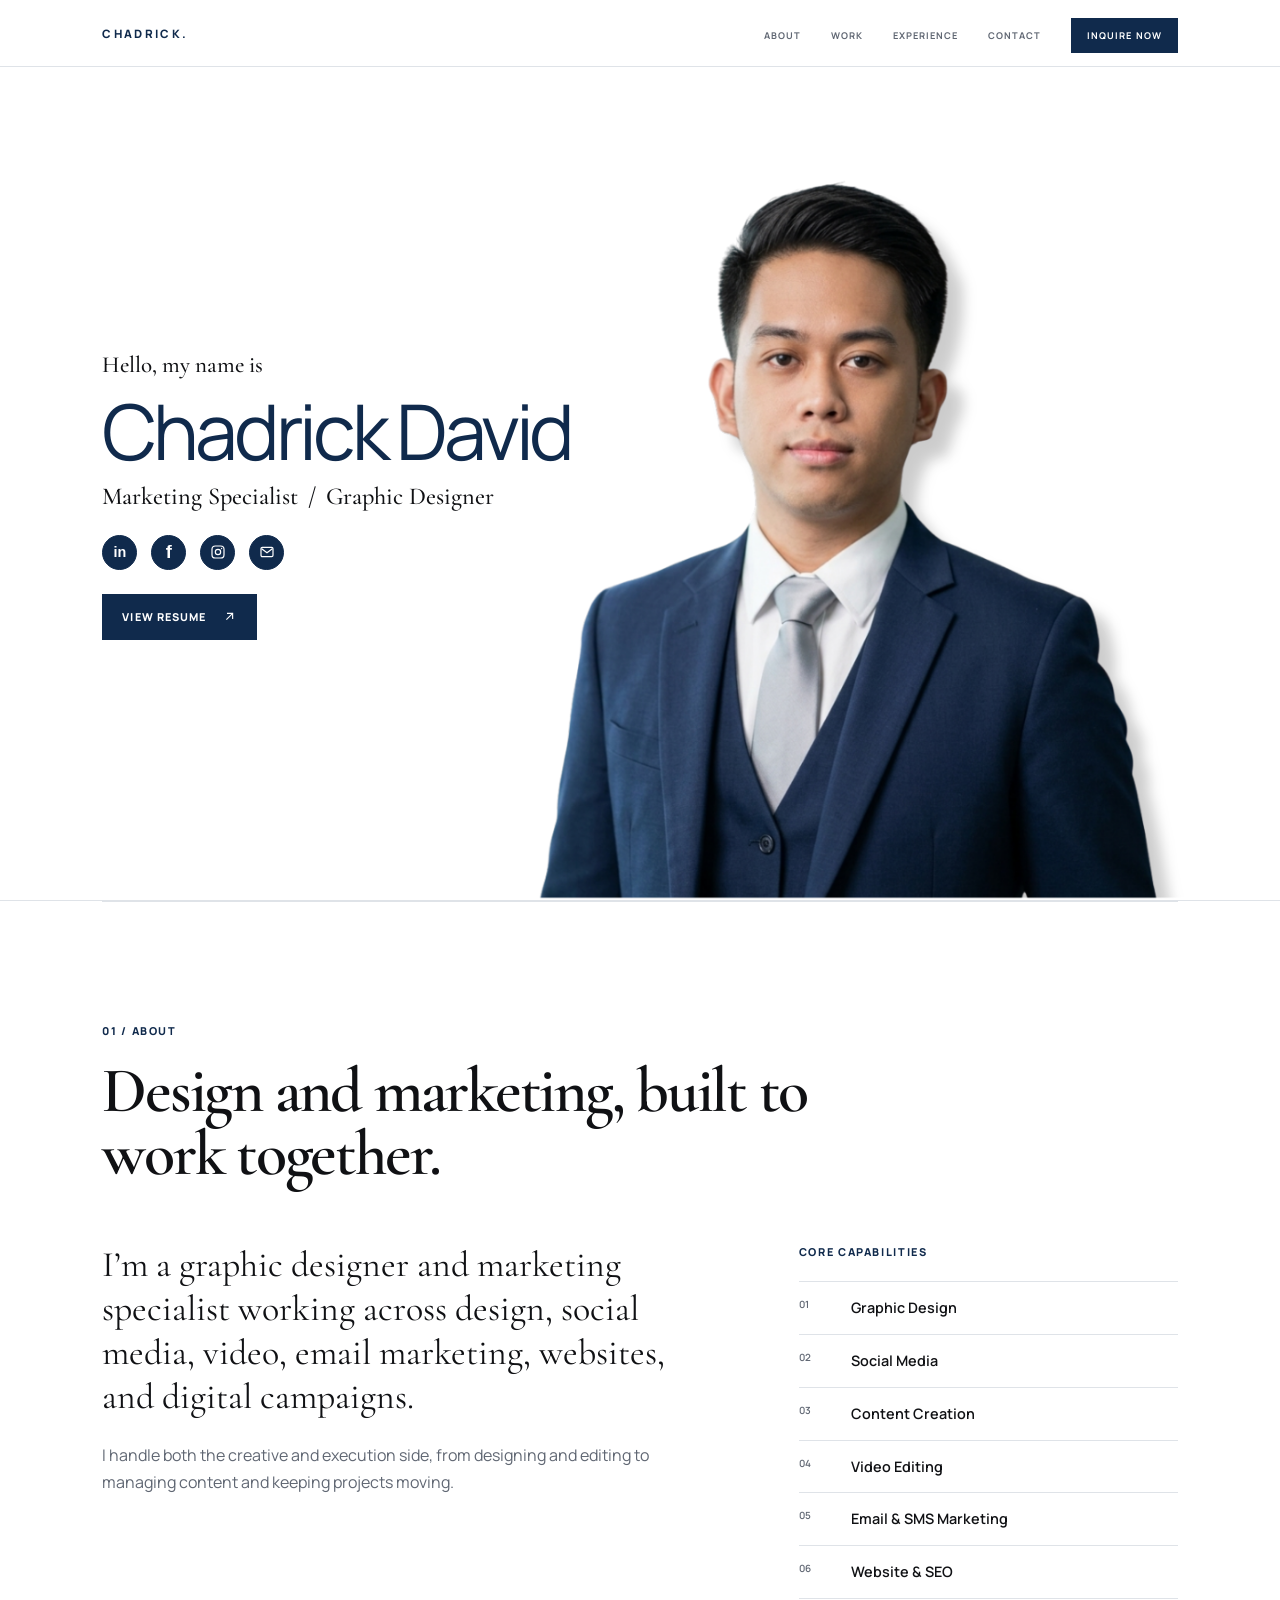
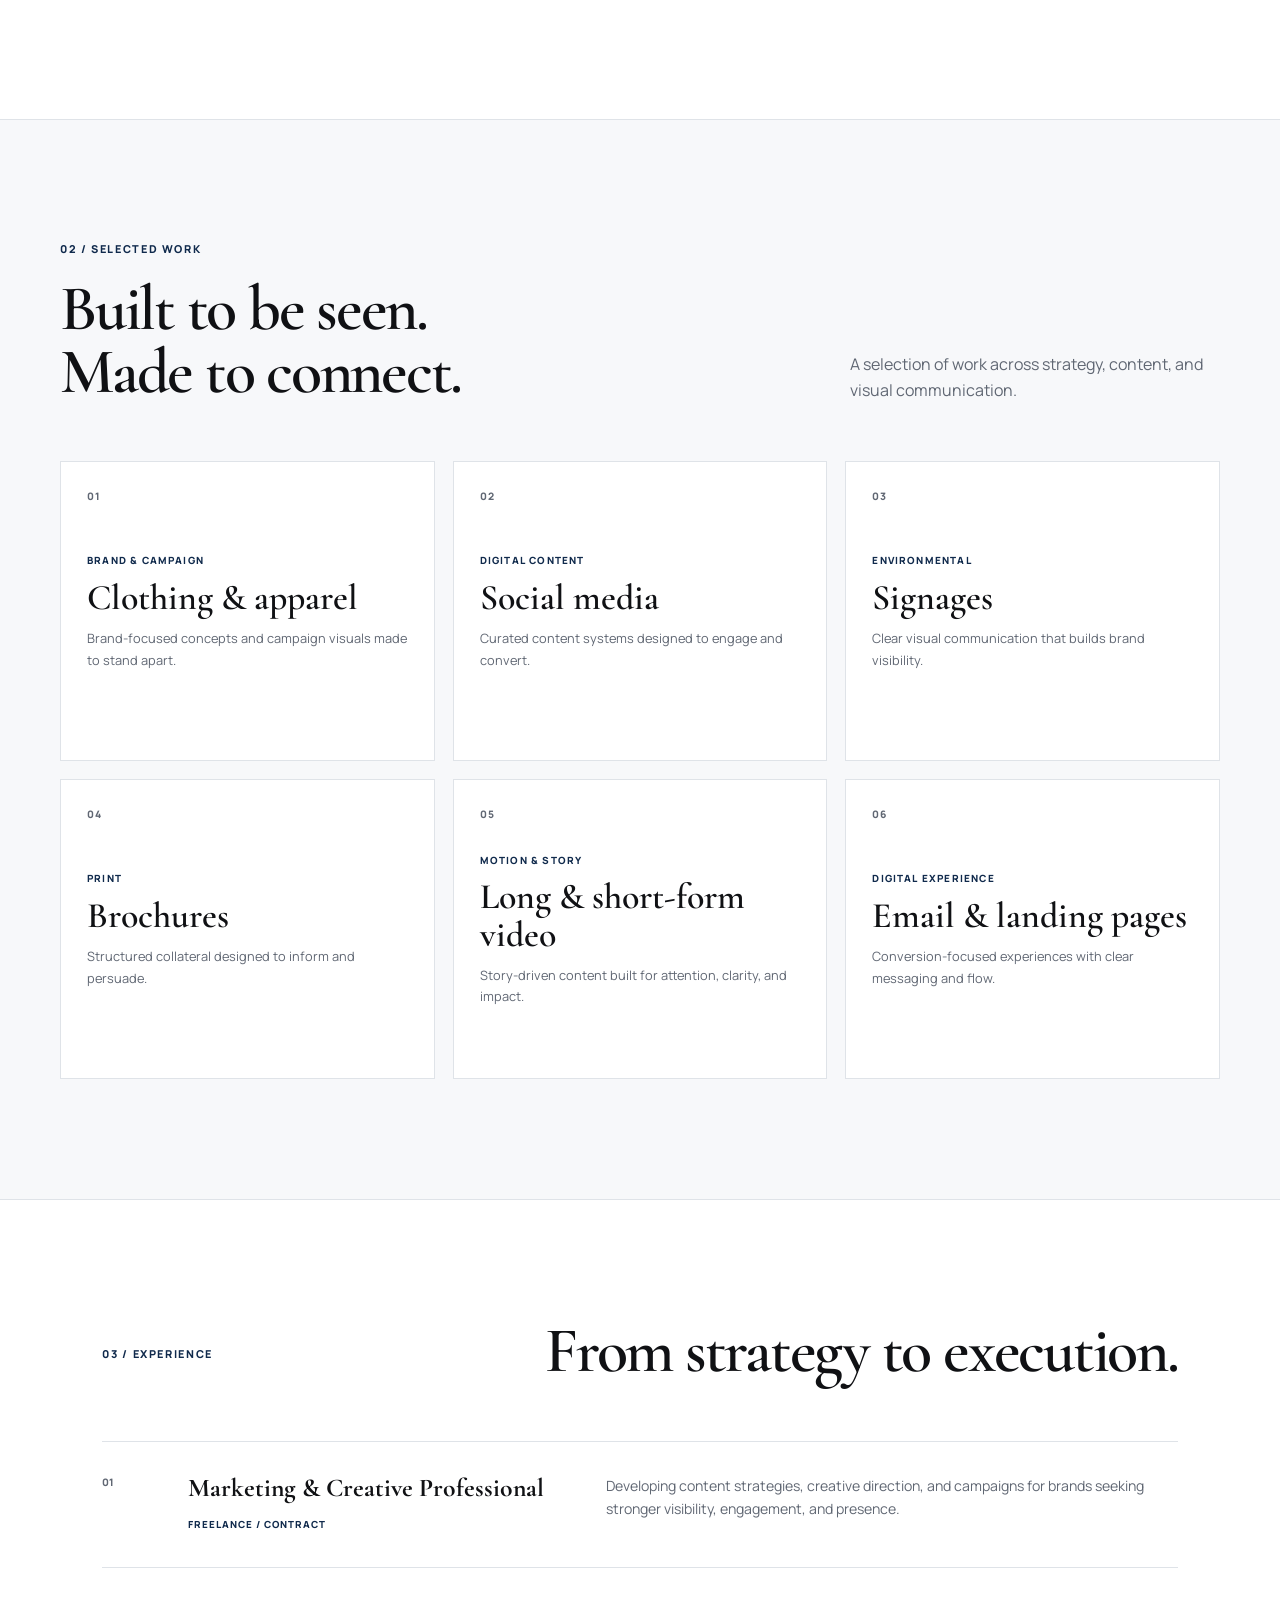
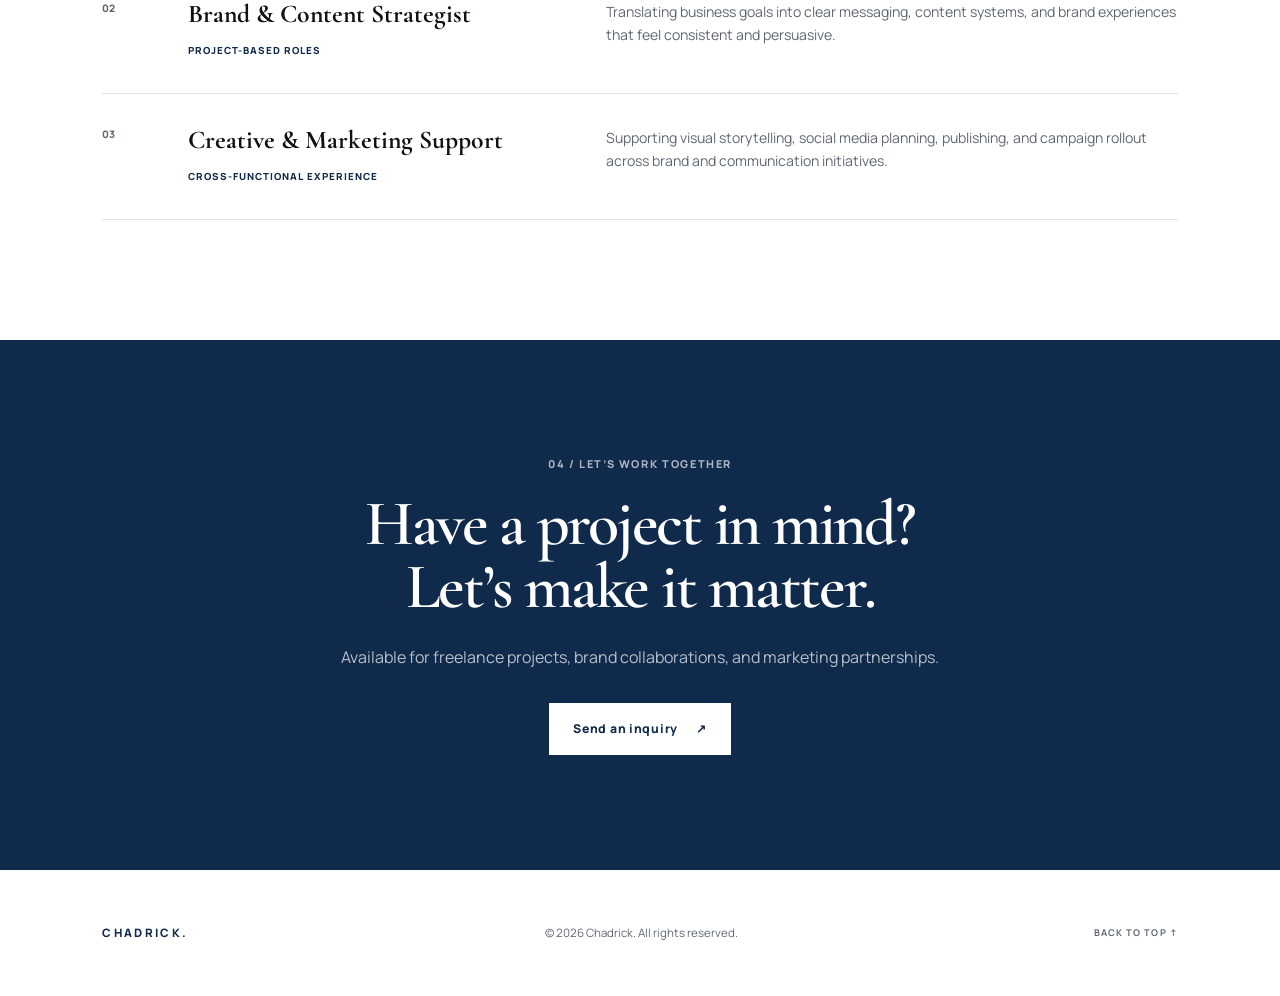
==== index.html @ 8ee01474 "Initial Portfolio Website" ====
<!DOCTYPE html>
<html lang="en">
  <head>
    <meta charset="UTF-8" />
    <meta name="viewport" content="width=device-width, initial-scale=1.0" />
    <meta
      name="description"
      content="Chadrick is a marketing strategist and creative professional focused on content, branding, and digital growth."
    />
    <title>Chadrick | Marketing Strategist</title>
    <link rel="preconnect" href="https://fonts.googleapis.com" />
    <link rel="preconnect" href="https://fonts.gstatic.com" crossorigin />
    <link
      href="https://fonts.googleapis.com/css2?family=Cormorant+Garamond:wght@500;600;700&family=Manrope:wght@400;500;600;700;800&display=swap"
      rel="stylesheet"
    />
    <link rel="stylesheet" href="style.css" />
  </head>

  <body>
    <a class="skip-link" href="#main-content">Skip to main content</a>

    <header>
      <nav class="navbar" aria-label="Primary navigation">
        <a href="#home" class="logo">CHADRICK<span>.</span></a>

        <ul class="nav-links">
          <li><a href="#about">About</a></li>
          <li><a href="#work">Work</a></li>
          <li><a href="#experience">Experience</a></li>
          <li><a href="#contact">Contact</a></li>
          <li><a href="#contact" class="nav-cta">Inquire Now</a></li>
        </ul>
      </nav>
    </header>

    <main id="main-content">
      <section id="home" class="hero">
        <div class="hero-intro">
          <p class="hero-greeting">Hello, my name is</p>
          <h1>Chadrick David</h1>
          <p class="hero-role">Marketing Specialist <span aria-hidden="true">/</span> Graphic Designer</p>
          <div class="hero-socials" aria-label="Social links">
            <a
              href="https://www.linkedin.com/in/chadrick-david-716962284/"
              target="_blank"
              rel="noopener noreferrer"
              aria-label="Chadrick David on LinkedIn"
              title="LinkedIn"
            ><span class="linkedin-icon" aria-hidden="true">in</span></a>
            <a
              href="https://www.facebook.com/chadsir"
              target="_blank"
              rel="noopener noreferrer"
              aria-label="Chadrick David on Facebook"
              title="Facebook"
            ><span class="facebook-icon" aria-hidden="true">f</span></a>
            <a
              href="https://www.instagram.com/chadrickdavid/"
              target="_blank"
              rel="noopener noreferrer"
              aria-label="Chadrick David on Instagram"
              title="Instagram"
            >
              <svg viewBox="0 0 24 24" aria-hidden="true">
                <rect x="3" y="3" width="18" height="18" rx="5"></rect>
                <circle cx="12" cy="12" r="4"></circle>
                <circle class="icon-fill" cx="17.4" cy="6.7" r="1"></circle>
              </svg>
            </a>
            <a
              href="mailto:csdavidgd@gmail.com"
              aria-label="Email Chadrick David"
              title="Email"
            >
              <svg viewBox="0 0 24 24" aria-hidden="true">
                <rect x="3" y="5" width="18" height="14" rx="2"></rect>
                <path d="m4 7 8 6 8-6"></path>
              </svg>
            </a>
          </div>
          <a
            href="assets/documents/CHADRICK DAVID_RESUME.pdf"
            class="resume-button"
            target="_blank"
            rel="noopener noreferrer"
          >
            View Resume
            <svg viewBox="0 0 24 24" aria-hidden="true">
              <path d="M7 17 17 7"></path>
              <path d="M8 7h9v9"></path>
            </svg>
          </a>
        </div>

        <figure class="portrait-frame">
          <img
            src="assets/images/Chadrick pic.png"
            alt="Portrait of Chadrick David"
            class="portrait-image"
          />
        </figure>
      </section>

      <section id="about" class="section-block about-section">
        <div class="section-heading">
          <p class="section-tag">01 / About</p>
          <h2>Design and marketing, built to work together.</h2>
        </div>

        <div class="about-grid">
          <div class="about-copy">
            <p class="lead">
              I&rsquo;m a graphic designer and marketing specialist working across
              design, social media, video, email marketing, websites, and digital
              campaigns.
            </p>
            <p>
              I handle both the creative and execution side, from designing and
              editing to managing content and keeping projects moving.
            </p>
          </div>

          <div class="capability-wrap">
            <p class="list-label">Core capabilities</p>
            <ul class="capabilities">
              <li><span>01</span> Graphic Design</li>
              <li><span>02</span> Social Media</li>
              <li><span>03</span> Content Creation</li>
              <li><span>04</span> Video Editing</li>
              <li><span>05</span> Email &amp; SMS Marketing</li>
              <li><span>06</span> Website &amp; SEO</li>
            </ul>
          </div>
        </div>
      </section>

      <section id="work" class="section-block work-section">
        <div class="section-heading work-heading">
          <div>
            <p class="section-tag">02 / Selected work</p>
            <h2>Built to be seen.<br /><em>Made to connect.</em></h2>
          </div>
          <p>A selection of work across strategy, content, and visual communication.</p>
        </div>

        <div class="work-grid">
          <button class="work-card featured-card" type="button" data-project="apparel" aria-haspopup="dialog">
            <span class="card-number">01</span>
            <span class="work-card-copy">
              <span class="work-type">Brand &amp; Campaign</span>
              <span class="work-title">Clothing &amp; apparel</span>
              <span class="work-summary">Brand-focused concepts and campaign visuals made to stand apart.</span>
            </span>
            <span class="view-work">View work <span aria-hidden="true">&rarr;</span></span>
          </button>

          <button class="work-card teal-card" type="button" data-project="social" aria-haspopup="dialog">
            <span class="card-number">02</span>
            <span class="work-card-copy">
              <span class="work-type">Digital Content</span>
              <span class="work-title">Social media</span>
              <span class="work-summary">Curated content systems designed to engage and convert.</span>
            </span>
            <span class="view-work">View work <span aria-hidden="true">&rarr;</span></span>
          </button>

          <button class="work-card coral-card" type="button" data-project="signage" aria-haspopup="dialog">
            <span class="card-number">03</span>
            <span class="work-card-copy">
              <span class="work-type">Environmental</span>
              <span class="work-title">Signages</span>
              <span class="work-summary">Clear visual communication that builds brand visibility.</span>
            </span>
            <span class="view-work">View work <span aria-hidden="true">&rarr;</span></span>
          </button>

          <button class="work-card light-card" type="button" data-project="brochures" aria-haspopup="dialog">
            <span class="card-number">04</span>
            <span class="work-card-copy">
              <span class="work-type">Print</span>
              <span class="work-title">Brochures</span>
              <span class="work-summary">Structured collateral designed to inform and persuade.</span>
            </span>
            <span class="view-work">View work <span aria-hidden="true">&rarr;</span></span>
          </button>

          <button class="work-card wide-card navy-card" type="button" data-project="video" aria-haspopup="dialog">
            <span class="card-number">05</span>
            <span class="work-card-copy">
              <span class="work-type">Motion &amp; Story</span>
              <span class="work-title">Long &amp; short-form video</span>
              <span class="work-summary">Story-driven content built for attention, clarity, and impact.</span>
            </span>
            <span class="view-work">View work <span aria-hidden="true">&rarr;</span></span>
          </button>

          <button class="work-card light-card" type="button" data-project="digital" aria-haspopup="dialog">
            <span class="card-number">06</span>
            <span class="work-card-copy">
              <span class="work-type">Digital Experience</span>
              <span class="work-title">Email &amp; landing pages</span>
              <span class="work-summary">Conversion-focused experiences with clear messaging and flow.</span>
            </span>
            <span class="view-work">View work <span aria-hidden="true">&rarr;</span></span>
          </button>
        </div>
      </section>

      <dialog class="project-dialog" id="project-dialog" aria-labelledby="project-title">
        <div class="project-view">
          <header class="project-view-header">
            <a href="#home" class="logo">CHADRICK<span>.</span></a>
            <button class="project-close" type="button" aria-label="Close project view">
              Close <span aria-hidden="true">&times;</span>
            </button>
          </header>

          <div class="project-view-content">
            <div class="project-intro">
              <p class="project-number" id="project-number"></p>
              <p class="project-type" id="project-type"></p>
              <h2 id="project-title"></h2>
              <p class="project-description" id="project-description"></p>
            </div>

            <div class="project-gallery" id="project-gallery"></div>
            <div class="project-details" id="project-details"></div>

            <button class="project-back" type="button">
              <span aria-hidden="true">&larr;</span> Back to Selected Work
            </button>
          </div>
        </div>
      </dialog>

      <section id="experience" class="section-block experience-section">
        <div class="section-heading">
          <p class="section-tag">03 / Experience</p>
          <h2>From strategy to <em>execution.</em></h2>
        </div>

        <div class="timeline">
          <article class="experience-item">
            <p class="experience-number">01</p>
            <div class="experience-meta">
              <h3>Marketing &amp; Creative Professional</h3>
              <span>Freelance / Contract</span>
            </div>
            <p>Developing content strategies, creative direction, and campaigns for brands seeking stronger visibility, engagement, and presence.</p>
          </article>

          <article class="experience-item">
            <p class="experience-number">02</p>
            <div class="experience-meta">
              <h3>Brand &amp; Content Strategist</h3>
              <span>Project-Based Roles</span>
            </div>
            <p>Translating business goals into clear messaging, content systems, and brand experiences that feel consistent and persuasive.</p>
          </article>

          <article class="experience-item">
            <p class="experience-number">03</p>
            <div class="experience-meta">
              <h3>Creative &amp; Marketing Support</h3>
              <span>Cross-Functional Experience</span>
            </div>
            <p>Supporting visual storytelling, social media planning, publishing, and campaign rollout across brand and communication initiatives.</p>
          </article>
        </div>
      </section>

      <section id="contact" class="contact-section">
        <div class="contact-inner">
          <p class="section-tag">04 / Let&rsquo;s work together</p>
          <h2>Have a project in mind?<br /><em>Let&rsquo;s make it matter.</em></h2>
          <p>Available for freelance projects, brand collaborations, and marketing partnerships.</p>
          <a href="mailto:csdavidgd@gmail.com" class="button contact-button">Send an inquiry <span aria-hidden="true">&nearr;</span></a>
        </div>
      </section>
    </main>

    <footer>
      <a href="#home" class="logo">CHADRICK<span>.</span></a>
      <p>&copy; <span id="current-year"></span> Chadrick. All rights reserved.</p>
      <a href="#home" class="back-to-top">Back to top &uarr;</a>
    </footer>

    <script src="script.js"></script>
  </body>
</html>
---- style.css ----
:root {
  --white: #ffffff;
  --off-white: #f7f8fa;
  --black: #101114;
  --navy: #102a4c;
  --navy-light: #e9eef5;
  --gray: #606773;
  --line: #dfe3e8;
  --serif: "Cormorant Garamond", Georgia, serif;
  --sans: "Manrope", Arial, sans-serif;
}

* {
  box-sizing: border-box;
  margin: 0;
  padding: 0;
}

html {
  scroll-behavior: smooth;
  scroll-padding-top: 84px;
}

body {
  min-width: 320px;
  overflow-x: hidden;
  color: var(--black);
  background: var(--white);
  font-family: var(--sans);
  line-height: 1.65;
}

a {
  color: inherit;
  text-decoration: none;
}

em {
  color: inherit;
  font-style: normal;
  font-weight: inherit;
}

:focus-visible {
  outline: 2px solid var(--navy);
  outline-offset: 4px;
}

.skip-link {
  position: fixed;
  top: 12px;
  left: 12px;
  z-index: 100;
  padding: 10px 16px;
  color: var(--white);
  background: var(--navy);
  transform: translateY(-150%);
  transition: transform 0.2s ease;
}

.skip-link:focus {
  transform: translateY(0);
}

header {
  position: sticky;
  top: 0;
  z-index: 20;
  background: rgba(255, 255, 255, 0.94);
  border-bottom: 1px solid var(--line);
  backdrop-filter: blur(12px);
  -webkit-backdrop-filter: blur(12px);
}

.navbar,
.hero,
.section-block,
footer {
  width: min(1160px, 84%);
  margin-inline: auto;
}

.navbar {
  min-height: 66px;
  display: flex;
  align-items: center;
  justify-content: space-between;
  gap: 32px;
}

.logo {
  color: var(--navy);
  font-size: 0.72rem;
  font-weight: 800;
  letter-spacing: 0.2em;
}

.logo span {
  color: var(--navy);
}

.nav-links {
  display: flex;
  align-items: center;
  gap: 30px;
  list-style: none;
}

.nav-links a,
.back-to-top {
  color: var(--gray);
  font-size: 0.58rem;
  font-weight: 700;
  letter-spacing: 0.11em;
  text-transform: uppercase;
  transition: color 0.2s ease;
}

.nav-links a:hover,
.nav-links a:focus-visible,
.back-to-top:hover {
  color: var(--navy);
}

.nav-links .nav-cta {
  padding: 10px 15px;
  color: var(--white);
  background: var(--navy);
  border: 1px solid var(--navy);
}

.nav-links .nav-cta:hover,
.nav-links .nav-cta:focus-visible {
  color: var(--navy);
  background: var(--white);
}

.hero {
  position: relative;
  min-height: calc(100vh - 66px);
  display: grid;
  grid-template-columns: minmax(0, 1.08fr) minmax(320px, 0.92fr);
  align-items: center;
  gap: 30px;
  padding-block: 72px 0;
}

.hero::after {
  content: "";
  position: absolute;
  right: 50%;
  bottom: 0;
  width: 100vw;
  height: 1px;
  background: var(--line);
  transform: translateX(50%);
}

.hero-intro {
  position: relative;
  z-index: 2;
  padding-bottom: 6vh;
}

.hero-intro h1 {
  max-width: 720px;
  color: var(--navy);
  font-family: var(--sans);
  font-size: clamp(3.3rem, 6vw, 5.3rem);
  font-weight: 400;
  line-height: 1;
  letter-spacing: -0.055em;
  white-space: nowrap;
}

.hero-intro .hero-greeting,
.hero-intro .hero-role {
  color: var(--black);
  font-family: var(--serif);
  font-weight: 500;
  letter-spacing: 0;
  text-transform: none;
}

.hero-intro .hero-greeting {
  margin-bottom: 9px;
  font-size: clamp(1.2rem, 1.8vw, 1.55rem);
}

.hero-intro .hero-role {
  margin-top: 7px;
  font-size: clamp(1.2rem, 1.9vw, 1.6rem);
}

.hero-role span {
  margin-inline: 4px;
}

.hero-socials {
  display: flex;
  gap: 14px;
  margin-top: 18px;
}

.hero-socials > a {
  width: 35px;
  height: 35px;
  display: grid;
  place-items: center;
  color: var(--white);
  background: var(--navy);
  border: 1px solid var(--navy);
  border-radius: 50%;
  transition: color 0.2s ease, background-color 0.2s ease,
    transform 0.2s ease;
}

.hero-socials > a:hover,
.hero-socials > a:focus-visible {
  color: var(--navy);
  background: var(--white);
  transform: translateY(-2px);
}

.hero-socials span {
  display: block;
  line-height: 1;
}

.linkedin-icon {
  font-family: Arial, sans-serif;
  font-size: 0.9rem;
  font-weight: 700;
}

.facebook-icon {
  font-family: Arial, sans-serif;
  font-size: 1.15rem;
  font-weight: 700;
}

.hero-socials svg {
  width: 16px;
  height: 16px;
  fill: none;
  stroke: currentColor;
  stroke-width: 1.8;
}

.hero-socials .icon-fill {
  fill: currentColor;
  stroke: none;
}

.resume-button {
  width: max-content;
  min-height: 46px;
  display: inline-flex;
  align-items: center;
  gap: 16px;
  margin-top: 24px;
  padding: 0 19px;
  color: var(--white);
  background: var(--navy);
  border: 1px solid var(--navy);
  font-size: 0.68rem;
  font-weight: 800;
  letter-spacing: 0.1em;
  text-transform: uppercase;
  transition: color 0.2s ease, background-color 0.2s ease;
}

.resume-button:hover,
.resume-button:focus-visible {
  color: var(--navy);
  background: var(--white);
}

.resume-button svg {
  width: 15px;
  height: 15px;
  fill: none;
  stroke: currentColor;
  stroke-width: 1.8;
}

.portrait-frame {
  position: absolute;
  right: -8vw;
  bottom: 0;
  width: 100%;
  max-width: 50%;
  height: 90%;
  pointer-events: none;
}

.portrait-image {
  position: absolute;
  right: 0;
  bottom: 0;
  width: auto;
  max-width: none;
  height: 125%;
  display: block;
}

.portrait-image.is-missing {
  display: none;
}

.eyebrow,
.section-tag,
.panel-kicker,
.list-label {
  margin-bottom: 20px;
  color: var(--navy);
  font-size: 0.68rem;
  font-weight: 800;
  letter-spacing: 0.15em;
  text-transform: uppercase;
}

.eyebrow span {
  margin-inline: 8px;
}

h1,
h2 {
  font-family: var(--serif);
  font-weight: 600;
  line-height: 0.98;
  letter-spacing: -0.035em;
}

h1 {
  max-width: 820px;
  font-size: clamp(3.7rem, 7vw, 6.7rem);
}

h2 {
  max-width: 760px;
  font-size: clamp(2.8rem, 5vw, 4.7rem);
}

.hero-description {
  max-width: 650px;
  margin-top: 28px;
  color: var(--gray);
  font-size: 1.04rem;
}

.hero-buttons {
  display: flex;
  flex-wrap: wrap;
  align-items: center;
  gap: 24px;
  margin-top: 36px;
}

.button {
  min-height: 52px;
  display: inline-flex;
  align-items: center;
  justify-content: center;
  gap: 18px;
  padding-inline: 23px;
  font-size: 0.76rem;
  font-weight: 800;
  letter-spacing: 0.06em;
  transition: color 0.2s ease, background-color 0.2s ease,
    border-color 0.2s ease;
}

.primary-button {
  color: var(--white);
  background: var(--navy);
  border: 1px solid var(--navy);
}

.primary-button:hover {
  color: var(--navy);
  background: var(--white);
}

.text-button {
  min-height: auto;
  padding: 5px 0;
  color: var(--black);
  border-bottom: 1px solid var(--black);
}

.text-button:hover {
  color: var(--navy);
  border-color: var(--navy);
}

.hero-panel {
  min-height: 400px;
  display: flex;
  flex-direction: column;
  justify-content: flex-end;
  padding: 32px;
  color: var(--white);
  background: var(--navy);
  border: 1px solid var(--navy);
}

.hero-panel::before,
.hero-panel::after,
.work-card::before,
.work-card::after,
.contact-inner::before,
.contact-inner::after {
  display: none;
}

.availability {
  margin-bottom: auto;
  display: flex;
  align-items: center;
  gap: 9px;
  width: max-content;
  font-size: 0.65rem;
  font-weight: 700;
  letter-spacing: 0.04em;
}

.availability span {
  width: 7px;
  height: 7px;
  background: var(--white);
  border-radius: 50%;
}

.panel-kicker {
  margin-bottom: 12px;
  color: rgba(255, 255, 255, 0.65);
}

.panel-quote {
  font-family: var(--serif);
  font-size: clamp(1.85rem, 2.6vw, 2.4rem);
  line-height: 1.08;
}

.panel-footer {
  display: flex;
  flex-wrap: wrap;
  gap: 8px 16px;
  margin-top: 28px;
}

.panel-footer span {
  color: rgba(255, 255, 255, 0.7);
  font-size: 0.58rem;
  font-weight: 700;
  letter-spacing: 0.1em;
  text-transform: uppercase;
}

.section-block {
  padding-block: 120px;
}

.section-heading {
  margin-bottom: 58px;
}

.about-section {
  border-top: 1px solid var(--line);
}

.about-grid {
  display: grid;
  grid-template-columns: 1.2fr 0.8fr;
  gap: clamp(60px, 10vw, 140px);
  align-items: start;
}

.about-copy {
  display: grid;
  gap: 24px;
  color: var(--gray);
}

.about-copy .lead {
  color: var(--black);
  font-family: var(--serif);
  font-size: clamp(1.75rem, 2.8vw, 2.4rem);
  line-height: 1.22;
}

.capabilities {
  list-style: none;
  border-top: 1px solid var(--line);
}

.capabilities li {
  display: grid;
  grid-template-columns: 40px 1fr;
  gap: 12px;
  padding-block: 14px;
  border-bottom: 1px solid var(--line);
  font-size: 0.9rem;
  font-weight: 600;
}

.capabilities span {
  color: var(--gray);
  font-size: 0.62rem;
}

.work-section {
  width: 100%;
  max-width: none;
  padding-inline: max(32px, calc((100% - 1160px) / 2));
  background: var(--off-white);
  border-block: 1px solid var(--line);
}

.work-heading {
  display: flex;
  justify-content: space-between;
  align-items: flex-end;
  gap: 40px;
}

.work-heading > p {
  max-width: 370px;
  color: var(--gray);
}

.work-grid {
  display: grid;
  grid-template-columns: repeat(3, minmax(0, 1fr));
  gap: 18px;
}

.work-card,
.featured-card,
.teal-card,
.coral-card,
.light-card,
.navy-card {
  min-height: 300px;
  display: flex;
  flex-direction: column;
  justify-content: space-between;
  padding: 26px;
  color: var(--black);
  background: var(--white);
  border: 1px solid var(--line);
  border-radius: 0;
  font: inherit;
  text-align: left;
  cursor: pointer;
  appearance: none;
  transition: border-color 0.25s ease, box-shadow 0.25s ease,
    transform 0.25s ease;
}

.work-card:hover,
.work-card:focus-visible {
  border-color: var(--navy);
  box-shadow: 0 14px 35px rgba(16, 42, 76, 0.08);
  transform: translateY(-5px);
}

.featured-card,
.wide-card {
  grid-row: auto;
  grid-column: auto;
}

.card-number {
  color: var(--gray);
  font-size: 0.64rem;
  font-weight: 800;
  letter-spacing: 0.1em;
  transition: transform 0.25s ease;
}

.work-card:hover .card-number,
.work-card:focus-visible .card-number {
  transform: translateX(5px);
}

.work-card-copy {
  display: block;
}

.work-type {
  display: block;
  margin-bottom: 10px;
  color: var(--navy);
  font-size: 0.62rem;
  font-weight: 800;
  letter-spacing: 0.12em;
  text-transform: uppercase;
}

.work-title {
  display: block;
  max-width: 390px;
  font-family: var(--serif);
  font-size: clamp(1.9rem, 2.8vw, 2.6rem);
  font-weight: 600;
  line-height: 1.05;
}

.work-summary {
  display: block;
  max-width: 420px;
  margin-top: 12px;
  color: var(--gray);
  font-size: 0.8rem;
}

.view-work {
  align-self: flex-end;
  display: inline-flex;
  align-items: center;
  gap: 8px;
  color: var(--navy);
  font-size: 0.62rem;
  font-weight: 800;
  letter-spacing: 0.11em;
  text-transform: uppercase;
  opacity: 0;
  transform: translateY(5px);
  transition: opacity 0.2s ease, transform 0.2s ease;
}

.view-work > span {
  transition: transform 0.2s ease;
}

.work-card:hover .view-work,
.work-card:focus-visible .view-work {
  opacity: 1;
  transform: translateY(0);
}

.work-card:hover .view-work > span,
.work-card:focus-visible .view-work > span {
  transform: translateX(4px);
}

body.project-open {
  overflow: hidden;
}

.project-dialog {
  width: 100%;
  max-width: none;
  height: 100%;
  max-height: none;
  margin: 0;
  padding: 0;
  color: var(--black);
  background: var(--white);
  border: 0;
}

.project-dialog::backdrop {
  background: rgba(16, 17, 20, 0.55);
}

.project-view {
  min-height: 100%;
}

.project-view-header {
  width: 100%;
  min-height: 72px;
  display: flex;
  align-items: center;
  justify-content: space-between;
  padding-inline: max(32px, calc((100% - 1160px) / 2));
  background: rgba(255, 255, 255, 0.96);
  border-bottom: 1px solid var(--line);
}

.project-close,
.project-back {
  display: inline-flex;
  align-items: center;
  gap: 10px;
  padding: 0;
  color: var(--navy);
  background: transparent;
  border: 0;
  font: inherit;
  font-size: 0.68rem;
  font-weight: 800;
  letter-spacing: 0.1em;
  text-transform: uppercase;
  cursor: pointer;
}

.project-close span {
  font-size: 1.3rem;
  font-weight: 400;
}

.project-view-content {
  width: min(1160px, calc(100% - 64px));
  margin-inline: auto;
  padding-block: 90px 70px;
}

.project-intro {
  max-width: 780px;
  margin-bottom: 58px;
}

.project-number,
.project-type,
.project-media-label,
.project-section-label {
  color: var(--navy);
  font-size: 0.66rem;
  font-weight: 800;
  letter-spacing: 0.13em;
  text-transform: uppercase;
}

.project-number {
  margin-bottom: 20px;
  color: var(--gray);
}

.project-type {
  margin-bottom: 12px;
}

.project-description {
  max-width: 620px;
  margin-top: 24px;
  color: var(--gray);
  font-size: 0.95rem;
}

.project-gallery {
  display: grid;
  grid-template-columns: repeat(2, minmax(0, 1fr));
  gap: 18px;
}

.project-section-label {
  grid-column: 1 / -1;
  margin-top: 28px;
  padding-bottom: 10px;
  border-bottom: 1px solid var(--line);
}

.project-section-label:first-child {
  margin-top: 0;
}

.project-media {
  position: relative;
  min-height: 340px;
  display: grid;
  place-items: center;
  overflow: hidden;
  color: var(--gray);
  background: var(--off-white);
  border: 1px solid var(--line);
}

.project-media.wide {
  grid-column: 1 / -1;
  min-height: 520px;
}

.project-media.portrait {
  min-height: 520px;
}

.project-media.reel {
  min-height: 470px;
}

.project-media-label {
  display: grid;
  place-items: center;
  gap: 12px;
  text-align: center;
}

.project-media-label::before {
  content: "+";
  width: 34px;
  height: 34px;
  display: grid;
  place-items: center;
  border: 1px solid var(--line);
  border-radius: 50%;
  font-size: 1rem;
  font-weight: 400;
}

.video-placeholder .project-media-label::before {
  content: "▶";
  padding-left: 2px;
  color: var(--white);
  background: var(--navy);
  border-color: var(--navy);
  font-size: 0.7rem;
}

.video-reels {
  grid-column: 1 / -1;
  display: grid;
  grid-template-columns: repeat(3, minmax(0, 1fr));
  gap: 18px;
}

.signage-flow {
  grid-column: 1 / -1;
  display: grid;
  grid-template-columns: repeat(5, auto);
  justify-content: center;
  align-items: center;
  gap: 22px;
  padding: 28px;
  color: var(--navy);
  background: var(--navy-light);
  font-size: 0.72rem;
  font-weight: 800;
  letter-spacing: 0.08em;
  text-transform: uppercase;
}

.signage-flow .flow-arrow {
  color: var(--gray);
}

.project-details {
  display: grid;
  grid-template-columns: repeat(2, minmax(0, 1fr));
  gap: 24px;
  margin-top: 34px;
  padding-block: 26px;
  border-block: 1px solid var(--line);
}

.project-detail {
  color: var(--gray);
  font-size: 0.82rem;
}

.project-detail strong {
  display: block;
  margin-bottom: 4px;
  color: var(--black);
  font-size: 0.65rem;
  letter-spacing: 0.1em;
  text-transform: uppercase;
}

.project-back {
  margin-top: 48px;
}

.experience-section .section-heading {
  display: flex;
  justify-content: space-between;
  align-items: end;
}

.timeline {
  border-top: 1px solid var(--line);
}

.experience-item {
  display: grid;
  grid-template-columns: 50px minmax(250px, 0.8fr) 1.2fr;
  gap: 36px;
  padding-block: 32px;
  border-bottom: 1px solid var(--line);
}

.experience-number {
  color: var(--gray);
  font-size: 0.64rem;
  font-weight: 800;
}

.experience-meta h3 {
  margin-bottom: 7px;
  font-family: var(--serif);
  font-size: 1.6rem;
  line-height: 1.08;
}

.experience-meta span {
  color: var(--navy);
  font-size: 0.61rem;
  font-weight: 800;
  letter-spacing: 0.1em;
  text-transform: uppercase;
}

.experience-item > p:last-child {
  color: var(--gray);
  font-size: 0.88rem;
}

.contact-section {
  padding: 0;
  background: var(--navy);
}

.contact-inner {
  width: min(1160px, calc(100% - 64px));
  margin-inline: auto;
  padding-block: 115px;
  color: var(--white);
  text-align: center;
}

.contact-inner .section-tag {
  color: rgba(255, 255, 255, 0.65);
}

.contact-inner h2 {
  margin-inline: auto;
}

.contact-inner > p:not(.section-tag) {
  max-width: 600px;
  margin: 26px auto 32px;
  color: rgba(255, 255, 255, 0.7);
}

.contact-button {
  color: var(--navy);
  background: var(--white);
  border: 1px solid var(--white);
}

.contact-button:hover {
  color: var(--white);
  background: transparent;
}

footer {
  min-height: 126px;
  display: flex;
  align-items: center;
  justify-content: space-between;
  gap: 24px;
  color: var(--gray);
  font-size: 0.72rem;
}

@media (max-width: 900px) {
  .hero {
    grid-template-columns: minmax(0, 1.1fr) minmax(280px, 0.9fr);
  }

  .hero-intro h1 {
    font-size: clamp(3rem, 7vw, 4.4rem);
  }

  .about-grid {
    grid-template-columns: 1fr;
  }

  .portrait-frame {
    right: -5vw;
    max-width: 56%;
    height: 88%;
  }

  .work-heading {
    align-items: flex-start;
    flex-direction: column;
  }

  .work-grid {
    grid-template-columns: repeat(2, minmax(0, 1fr));
  }

  .project-media.wide {
    min-height: 420px;
  }

  .experience-item {
    grid-template-columns: 35px 1fr;
  }

  .experience-item > p:last-child {
    grid-column: 2;
  }
}

@media (max-width: 640px) {
  .navbar,
  .hero,
  .section-block,
  footer,
  .contact-inner {
    width: min(100% - 36px, 1160px);
  }

  .navbar {
    min-height: auto;
    align-items: flex-start;
    flex-direction: column;
    gap: 12px;
    padding-block: 16px;
  }

  .nav-links {
    width: 100%;
    justify-content: flex-start;
    flex-wrap: wrap;
    gap: 10px;
  }

  .nav-links li:last-child {
    margin-left: auto;
  }

  .nav-links .nav-cta {
    padding: 8px 11px;
  }

  .nav-links a {
    font-size: 0.59rem;
  }

  .hero {
    min-height: auto;
    grid-template-columns: 1fr;
    gap: 28px;
    padding-block: 72px 0;
  }

  .hero-intro {
    padding-bottom: 0;
  }

  .hero-intro h1 {
    font-size: clamp(2.9rem, 14vw, 4.2rem);
    white-space: normal;
  }

  .hero-intro .hero-role {
    max-width: 330px;
    font-size: 1.12rem;
  }

  .hero-socials > a {
    width: 34px;
    height: 34px;
  }

  .portrait-frame {
    position: relative;
    right: auto;
    width: min(100%, 460px);
    max-width: none;
    height: clamp(350px, 116vw, 500px);
    margin: 0 auto;
  }

  .portrait-image {
    right: auto;
    left: 50%;
    height: 125%;
    transform: translateX(-75%);
  }

  h1 {
    font-size: clamp(3.3rem, 16vw, 4.8rem);
  }

  .hero-buttons,
  .hero-buttons .button {
    width: 100%;
  }

  .section-block {
    padding-block: 88px;
  }

  .work-section {
    width: 100%;
    padding-inline: 18px;
  }

  .work-grid {
    grid-template-columns: 1fr;
  }

  .project-view-header {
    min-height: 64px;
    padding-inline: 18px;
  }

  .project-view-content {
    width: calc(100% - 36px);
    padding-block: 64px 48px;
  }

  .project-intro {
    margin-bottom: 40px;
  }

  .project-gallery,
  .project-details,
  .video-reels {
    grid-template-columns: 1fr;
  }

  .project-media,
  .project-media.wide,
  .project-media.portrait,
  .project-media.reel {
    grid-column: 1;
    min-height: 330px;
  }

  .project-media.portrait,
  .project-media.reel {
    min-height: 440px;
  }

  .signage-flow {
    grid-template-columns: 1fr;
    justify-items: center;
    gap: 12px;
    text-align: center;
  }

  .signage-flow .flow-arrow {
    transform: rotate(90deg);
  }

  .experience-item {
    gap: 20px;
  }

  .contact-inner {
    padding-block: 88px;
  }

  footer {
    align-items: flex-start;
    flex-direction: column;
    justify-content: center;
    padding-block: 32px;
  }
}

@media (hover: none) {
  .view-work {
    opacity: 1;
    transform: none;
  }
}

@media (prefers-reduced-motion: reduce) {
  html {
    scroll-behavior: auto;
  }

  *,
  *::before,
  *::after {
    transition-duration: 0.01ms !important;
  }
}
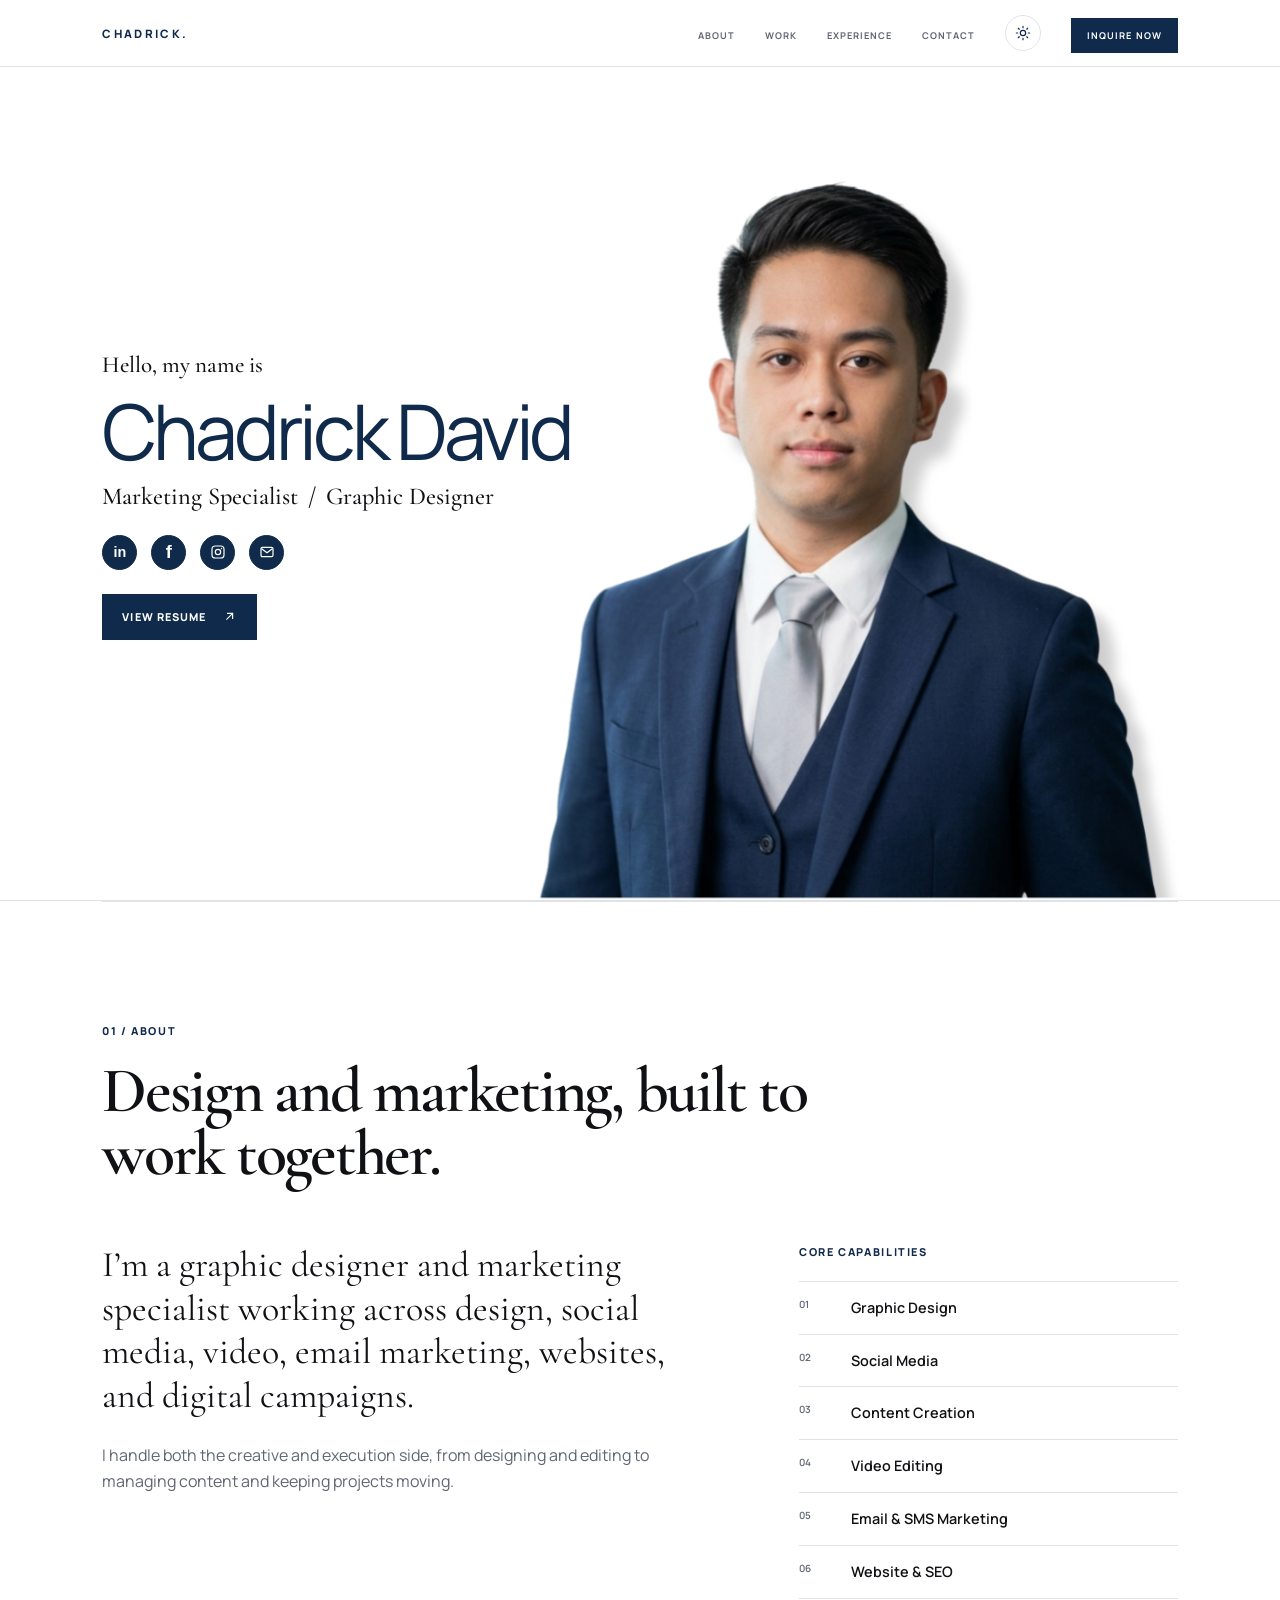
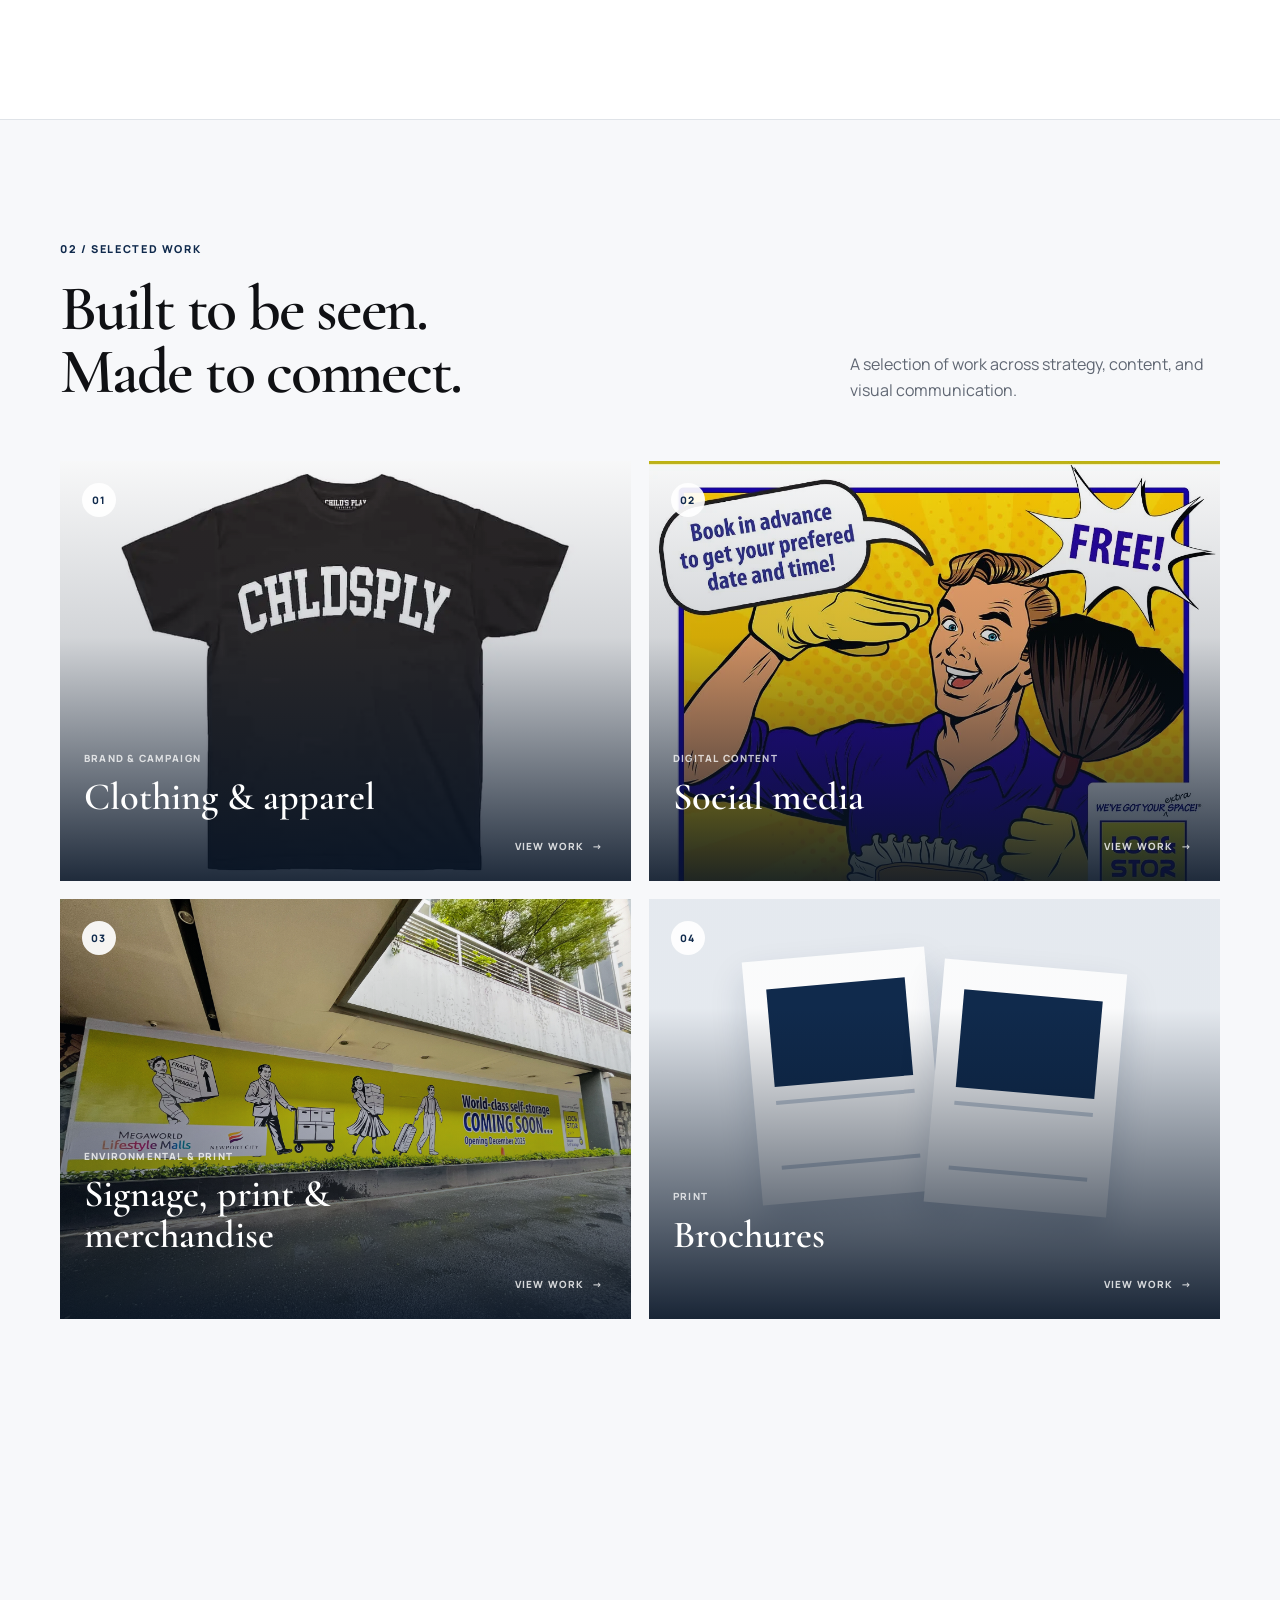
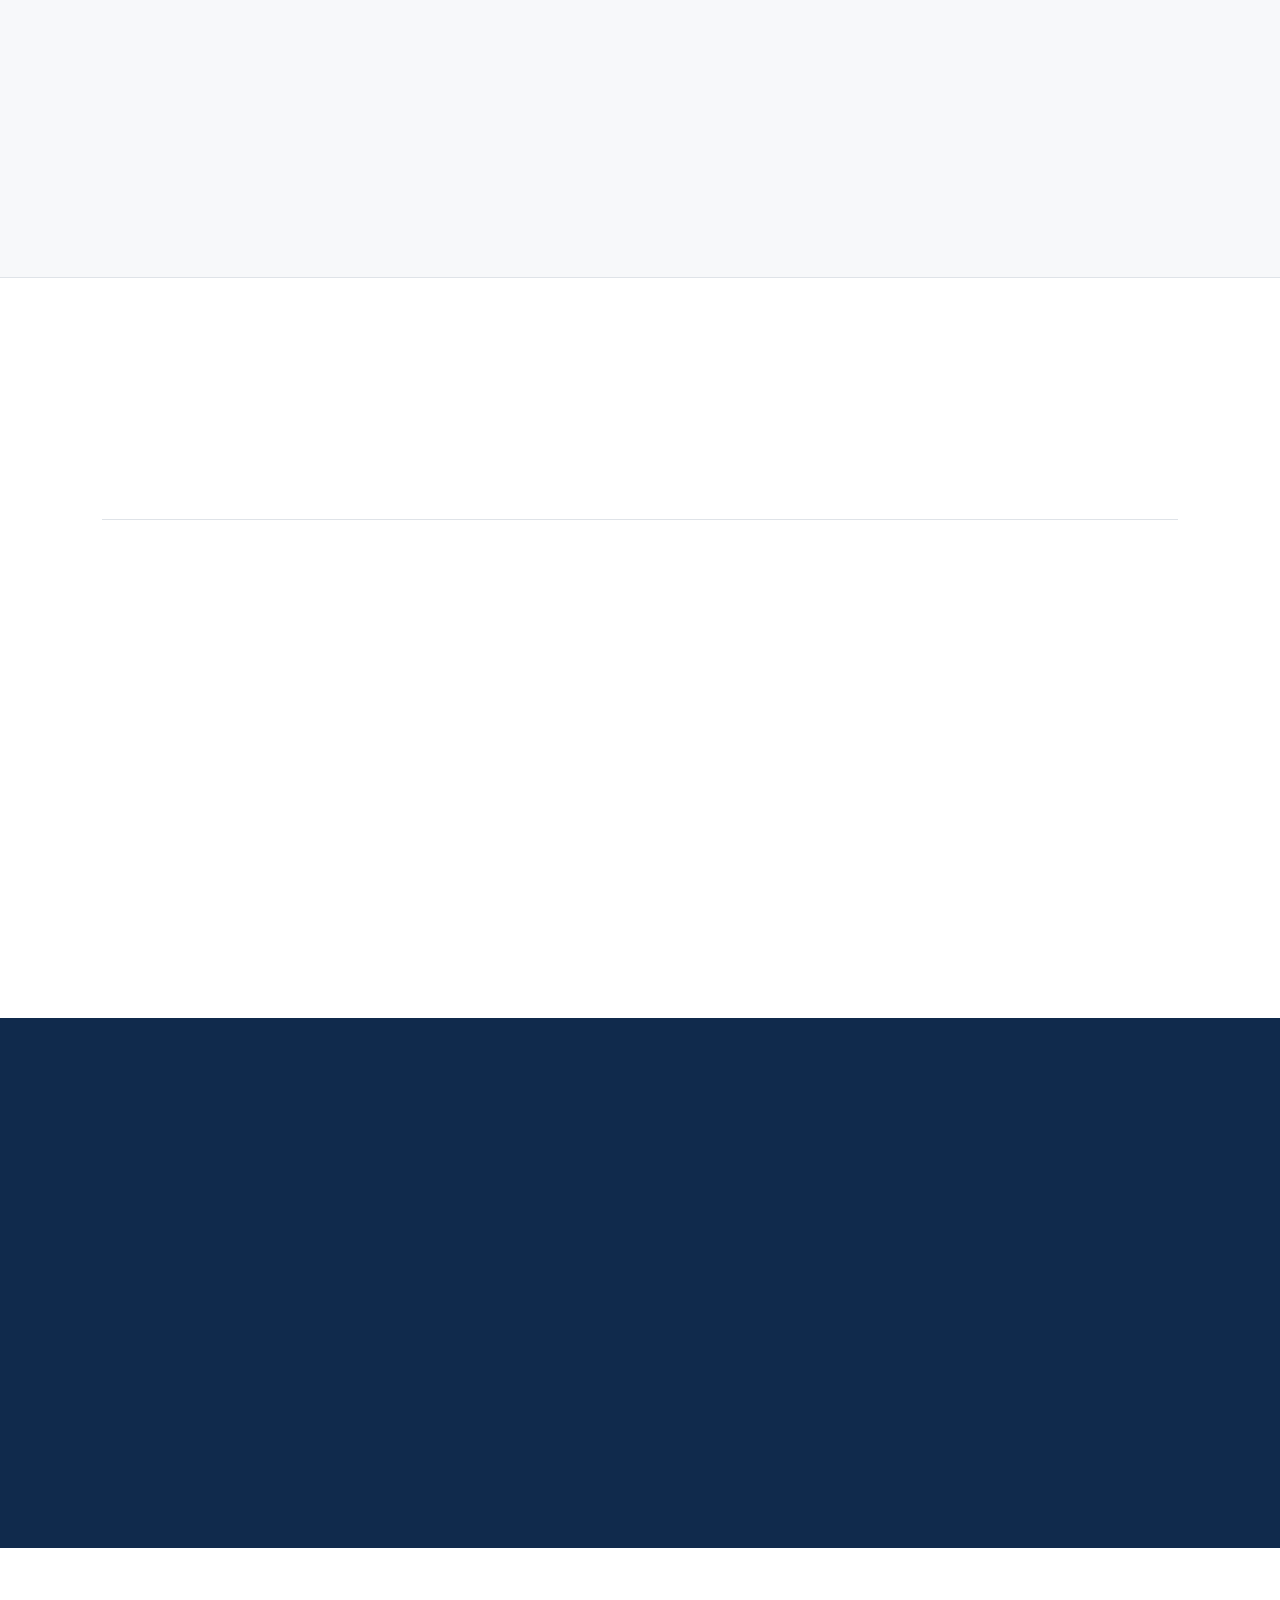
==== commit 7f7de664: "Update portfolio projects and features" ====
--- a/index.html
+++ b/index.html
@@ -7,6 +7,13 @@
       name="description"
       content="Chadrick is a marketing strategist and creative professional focused on content, branding, and digital growth."
     />
+    <script>
+      (() => {
+        const savedTheme = localStorage.getItem("portfolio-theme");
+        const preferredTheme = window.matchMedia("(prefers-color-scheme: dark)").matches ? "dark" : "light";
+        document.documentElement.dataset.theme = savedTheme || preferredTheme;
+      })();
+    </script>
     <title>Chadrick | Marketing Strategist</title>
     <link rel="preconnect" href="https://fonts.googleapis.com" />
     <link rel="preconnect" href="https://fonts.gstatic.com" crossorigin />
@@ -29,6 +36,12 @@
           <li><a href="#work">Work</a></li>
           <li><a href="#experience">Experience</a></li>
           <li><a href="#contact">Contact</a></li>
+          <li>
+            <button class="theme-toggle" type="button" aria-label="Switch to night mode" title="Switch theme">
+              <svg class="theme-icon theme-icon-sun" viewBox="0 0 24 24" aria-hidden="true"><circle cx="12" cy="12" r="4"></circle><path d="M12 2v2M12 20v2M4.93 4.93l1.42 1.42M17.66 17.66l1.41 1.41M2 12h2M20 12h2M4.93 19.07l1.42-1.42M17.66 6.34l1.41-1.41"></path></svg>
+              <svg class="theme-icon theme-icon-moon" viewBox="0 0 24 24" aria-hidden="true"><path d="M20.5 14.2A8 8 0 0 1 9.8 3.5 8.5 8.5 0 1 0 20.5 14.2Z"></path></svg>
+            </button>
+          </li>
           <li><a href="#contact" class="nav-cta">Inquire Now</a></li>
         </ul>
       </nav>
@@ -145,94 +158,89 @@
         </div>
 
         <div class="work-grid">
-          <button class="work-card featured-card" type="button" data-project="apparel" aria-haspopup="dialog">
+          <a class="work-card featured-card" href="project.html?category=apparel">
+            <span class="work-visual">
+              <img class="work-image work-image-primary" src="assets/projects/apparel/main.webp" alt="Clothing and apparel design preview" loading="lazy" decoding="async" />
+              <img class="work-image work-image-secondary" src="assets/projects/apparel/detail-01.webp" alt="More clothing and apparel artwork" loading="lazy" decoding="async" />
+            </span>
             <span class="card-number">01</span>
             <span class="work-card-copy">
               <span class="work-type">Brand &amp; Campaign</span>
               <span class="work-title">Clothing &amp; apparel</span>
-              <span class="work-summary">Brand-focused concepts and campaign visuals made to stand apart.</span>
-            </span>
-            <span class="view-work">View work <span aria-hidden="true">&rarr;</span></span>
-          </button>
-
-          <button class="work-card teal-card" type="button" data-project="social" aria-haspopup="dialog">
+            </span>
+            <span class="view-work">View work <span aria-hidden="true">&rarr;</span></span>
+          </a>
+
+          <a class="work-card teal-card" href="project.html?category=social">
+            <span class="work-visual">
+              <img class="work-image work-image-primary" src="assets/projects/social-media/social-01.webp" alt="Social media content preview" loading="lazy" decoding="async" />
+              <img class="work-image work-image-secondary" src="assets/projects/social-media/social-31.webp" alt="More social media content" loading="lazy" decoding="async" />
+            </span>
             <span class="card-number">02</span>
             <span class="work-card-copy">
               <span class="work-type">Digital Content</span>
               <span class="work-title">Social media</span>
-              <span class="work-summary">Curated content systems designed to engage and convert.</span>
-            </span>
-            <span class="view-work">View work <span aria-hidden="true">&rarr;</span></span>
-          </button>
-
-          <button class="work-card coral-card" type="button" data-project="signage" aria-haspopup="dialog">
+            </span>
+            <span class="view-work">View work <span aria-hidden="true">&rarr;</span></span>
+          </a>
+
+          <a class="work-card coral-card" href="project.html?category=signage">
+            <span class="work-visual">
+              <img class="work-image work-image-primary" src="assets/projects/signages/2.webp" alt="Signage and print design preview" loading="lazy" decoding="async" />
+              <img class="work-image work-image-secondary" src="assets/projects/signages/15.webp" alt="More signage and print work" loading="lazy" decoding="async" />
+            </span>
             <span class="card-number">03</span>
             <span class="work-card-copy">
-              <span class="work-type">Environmental</span>
-              <span class="work-title">Signages</span>
-              <span class="work-summary">Clear visual communication that builds brand visibility.</span>
-            </span>
-            <span class="view-work">View work <span aria-hidden="true">&rarr;</span></span>
-          </button>
-
-          <button class="work-card light-card" type="button" data-project="brochures" aria-haspopup="dialog">
+              <span class="work-type">Environmental &amp; Print</span>
+              <span class="work-title">Signage, print &amp; merchandise</span>
+            </span>
+            <span class="view-work">View work <span aria-hidden="true">&rarr;</span></span>
+          </a>
+
+          <a class="work-card light-card" href="project.html?category=brochures">
+            <span class="work-visual work-visual-placeholder brochure-preview" aria-hidden="true">
+              <span class="brochure-page brochure-page-left"></span>
+              <span class="brochure-page brochure-page-right"></span>
+            </span>
             <span class="card-number">04</span>
             <span class="work-card-copy">
               <span class="work-type">Print</span>
               <span class="work-title">Brochures</span>
-              <span class="work-summary">Structured collateral designed to inform and persuade.</span>
-            </span>
-            <span class="view-work">View work <span aria-hidden="true">&rarr;</span></span>
-          </button>
-
-          <button class="work-card wide-card navy-card" type="button" data-project="video" aria-haspopup="dialog">
+            </span>
+            <span class="view-work">View work <span aria-hidden="true">&rarr;</span></span>
+          </a>
+
+          <a class="work-card wide-card navy-card" href="project.html?category=video">
+            <span class="work-visual work-visual-placeholder video-preview" aria-hidden="true">
+              <span class="video-frame"><span class="play-mark"></span></span>
+              <span class="video-timeline"></span>
+            </span>
             <span class="card-number">05</span>
             <span class="work-card-copy">
               <span class="work-type">Motion &amp; Story</span>
               <span class="work-title">Long &amp; short-form video</span>
-              <span class="work-summary">Story-driven content built for attention, clarity, and impact.</span>
-            </span>
-            <span class="view-work">View work <span aria-hidden="true">&rarr;</span></span>
-          </button>
-
-          <button class="work-card light-card" type="button" data-project="digital" aria-haspopup="dialog">
+            </span>
+            <span class="view-work">View work <span aria-hidden="true">&rarr;</span></span>
+          </a>
+
+          <a class="work-card light-card" href="project.html?category=digital">
+            <span class="work-visual work-visual-placeholder digital-preview" aria-hidden="true">
+              <span class="browser-frame">
+                <span class="browser-bar"></span>
+                <span class="browser-copy"></span>
+                <span class="browser-button"></span>
+              </span>
+              <span class="phone-frame"></span>
+            </span>
             <span class="card-number">06</span>
             <span class="work-card-copy">
               <span class="work-type">Digital Experience</span>
               <span class="work-title">Email &amp; landing pages</span>
-              <span class="work-summary">Conversion-focused experiences with clear messaging and flow.</span>
-            </span>
-            <span class="view-work">View work <span aria-hidden="true">&rarr;</span></span>
-          </button>
-        </div>
-      </section>
-
-      <dialog class="project-dialog" id="project-dialog" aria-labelledby="project-title">
-        <div class="project-view">
-          <header class="project-view-header">
-            <a href="#home" class="logo">CHADRICK<span>.</span></a>
-            <button class="project-close" type="button" aria-label="Close project view">
-              Close <span aria-hidden="true">&times;</span>
-            </button>
-          </header>
-
-          <div class="project-view-content">
-            <div class="project-intro">
-              <p class="project-number" id="project-number"></p>
-              <p class="project-type" id="project-type"></p>
-              <h2 id="project-title"></h2>
-              <p class="project-description" id="project-description"></p>
-            </div>
-
-            <div class="project-gallery" id="project-gallery"></div>
-            <div class="project-details" id="project-details"></div>
-
-            <button class="project-back" type="button">
-              <span aria-hidden="true">&larr;</span> Back to Selected Work
-            </button>
-          </div>
-        </div>
-      </dialog>
+            </span>
+            <span class="view-work">View work <span aria-hidden="true">&rarr;</span></span>
+          </a>
+        </div>
+      </section>
 
       <section id="experience" class="section-block experience-section">
         <div class="section-heading">
@@ -286,6 +294,7 @@
       <a href="#home" class="back-to-top">Back to top &uarr;</a>
     </footer>
 
+    <script src="theme.js"></script>
     <script src="script.js"></script>
   </body>
 </html>
--- a/style.css
+++ b/style.css
@@ -8,6 +8,18 @@
   --line: #dfe3e8;
   --serif: "Cormorant Garamond", Georgia, serif;
   --sans: "Manrope", Arial, sans-serif;
+  color-scheme: light;
+}
+
+:root[data-theme="dark"] {
+  --white: #091321;
+  --off-white: #0e1a2a;
+  --black: #f4f6f9;
+  --navy: #91b8e9;
+  --navy-light: #16263a;
+  --gray: #aeb9c7;
+  --line: #29384b;
+  color-scheme: dark;
 }
 
 * {
@@ -72,6 +84,10 @@
   -webkit-backdrop-filter: blur(12px);
 }
 
+:root[data-theme="dark"] header {
+  background: rgba(9, 19, 33, 0.94);
+}
+
 .navbar,
 .hero,
 .section-block,
@@ -133,6 +149,79 @@
 .nav-links .nav-cta:focus-visible {
   color: var(--navy);
   background: var(--white);
+}
+
+.theme-toggle {
+  width: 36px;
+  height: 36px;
+  display: grid;
+  place-items: center;
+  padding: 0;
+  color: var(--navy);
+  background: transparent;
+  border: 1px solid var(--line);
+  border-radius: 50%;
+  cursor: pointer;
+  transition: color 0.25s ease, background-color 0.25s ease, border-color 0.25s ease, transform 0.25s ease;
+}
+
+.theme-toggle:hover,
+.theme-toggle:focus-visible {
+  color: var(--white);
+  background: var(--navy);
+  border-color: var(--navy);
+  transform: rotate(8deg);
+}
+
+.theme-icon {
+  grid-area: 1 / 1;
+  width: 16px;
+  height: 16px;
+  fill: none;
+  stroke: currentColor;
+  stroke-width: 1.8;
+  stroke-linecap: round;
+  stroke-linejoin: round;
+  transition: opacity 0.25s ease, transform 0.35s ease;
+}
+
+.theme-icon-moon {
+  opacity: 0;
+  transform: rotate(-35deg) scale(0.6);
+}
+
+:root[data-theme="dark"] .theme-icon-sun {
+  opacity: 0;
+  transform: rotate(35deg) scale(0.6);
+}
+
+:root[data-theme="dark"] .theme-icon-moon {
+  opacity: 1;
+  transform: rotate(0) scale(1);
+}
+
+:root[data-theme="dark"] .contact-section {
+  background: #050d18;
+}
+
+:root[data-theme="dark"] .contact-inner,
+:root[data-theme="dark"] .contact-inner h2 {
+  color: #ffffff;
+}
+
+:root[data-theme="dark"] .contact-button {
+  color: #102a4c;
+  background: #ffffff;
+  border-color: #ffffff;
+}
+
+:root[data-theme="dark"] .work-visual-placeholder {
+  background: #17273a;
+}
+
+:root[data-theme="dark"] .brochure-page,
+:root[data-theme="dark"] .browser-frame {
+  background: #f4f6f9;
 }
 
 .hero {
@@ -308,6 +397,50 @@
   display: none;
 }
 
+/* Opening sequence: runs once when the landing page loads. */
+@keyframes landing-fade-down {
+  from { opacity: 0; transform: translateY(-14px); }
+  to { opacity: 1; transform: translateY(0); }
+}
+
+@keyframes landing-fade-up {
+  from { opacity: 0; transform: translateY(24px); }
+  to { opacity: 1; transform: translateY(0); }
+}
+
+@keyframes landing-portrait-in {
+  from { opacity: 0; transform: translateX(42px); }
+  to { opacity: 1; transform: translateX(0); }
+}
+
+@keyframes landing-line-in {
+  from { opacity: 0; transform: translateX(50%) scaleX(0); }
+  to { opacity: 1; transform: translateX(50%) scaleX(1); }
+}
+
+.navbar {
+  animation: landing-fade-down 0.65s cubic-bezier(0.22, 1, 0.36, 1) 0.05s both;
+}
+
+.hero-intro > * {
+  animation: landing-fade-up 0.75s cubic-bezier(0.22, 1, 0.36, 1) both;
+}
+
+.hero-intro > :nth-child(1) { animation-delay: 0.16s; }
+.hero-intro > :nth-child(2) { animation-delay: 0.24s; }
+.hero-intro > :nth-child(3) { animation-delay: 0.32s; }
+.hero-intro > :nth-child(4) { animation-delay: 0.4s; }
+.hero-intro > :nth-child(5) { animation-delay: 0.48s; }
+
+.portrait-frame {
+  animation: landing-portrait-in 0.9s cubic-bezier(0.22, 1, 0.36, 1) 0.24s both;
+}
+
+.hero::after {
+  transform-origin: center;
+  animation: landing-line-in 0.9s cubic-bezier(0.22, 1, 0.36, 1) 0.18s both;
+}
+
 .eyebrow,
 .section-tag,
 .panel-kicker,
@@ -532,7 +665,7 @@
 
 .work-grid {
   display: grid;
-  grid-template-columns: repeat(3, minmax(0, 1fr));
+  grid-template-columns: repeat(2, minmax(0, 1fr));
   gap: 18px;
 }
 
@@ -542,14 +675,14 @@
 .coral-card,
 .light-card,
 .navy-card {
-  min-height: 300px;
-  display: flex;
-  flex-direction: column;
-  justify-content: space-between;
-  padding: 26px;
-  color: var(--black);
-  background: var(--white);
-  border: 1px solid var(--line);
+  position: relative;
+  min-height: 420px;
+  display: block;
+  overflow: hidden;
+  padding: 0;
+  color: var(--white);
+  background: var(--navy);
+  border: 0;
   border-radius: 0;
   font: inherit;
   text-align: left;
@@ -561,8 +694,7 @@
 
 .work-card:hover,
 .work-card:focus-visible {
-  border-color: var(--navy);
-  box-shadow: 0 14px 35px rgba(16, 42, 76, 0.08);
+  box-shadow: 0 18px 46px rgba(16, 42, 76, 0.18);
   transform: translateY(-5px);
 }
 
@@ -573,7 +705,17 @@
 }
 
 .card-number {
-  color: var(--gray);
+  position: absolute;
+  top: 22px;
+  left: 22px;
+  z-index: 3;
+  display: grid;
+  place-items: center;
+  width: 34px;
+  height: 34px;
+  color: var(--navy);
+  background: rgba(255, 255, 255, 0.92);
+  border-radius: 50%;
   font-size: 0.64rem;
   font-weight: 800;
   letter-spacing: 0.1em;
@@ -586,13 +728,18 @@
 }
 
 .work-card-copy {
+  position: absolute;
+  right: 24px;
+  bottom: 64px;
+  left: 24px;
+  z-index: 3;
   display: block;
 }
 
 .work-type {
   display: block;
   margin-bottom: 10px;
-  color: var(--navy);
+  color: rgba(255, 255, 255, 0.76);
   font-size: 0.62rem;
   font-weight: 800;
   letter-spacing: 0.12em;
@@ -603,31 +750,166 @@
   display: block;
   max-width: 390px;
   font-family: var(--serif);
-  font-size: clamp(1.9rem, 2.8vw, 2.6rem);
+  max-width: 78%;
+  font-size: clamp(1.8rem, 3vw, 2.7rem);
   font-weight: 600;
   line-height: 1.05;
 }
 
-.work-summary {
+.work-visual {
+  position: absolute;
+  inset: 0;
   display: block;
-  max-width: 420px;
-  margin-top: 12px;
-  color: var(--gray);
-  font-size: 0.8rem;
+  overflow: hidden;
+}
+
+.work-visual::after {
+  content: "";
+  position: absolute;
+  inset: 0;
+  z-index: 2;
+  background: linear-gradient(to top, rgba(7, 20, 38, 0.9) 0%, rgba(7, 20, 38, 0.18) 58%, rgba(7, 20, 38, 0.03) 100%);
+}
+
+.work-visual img {
+  position: absolute;
+  inset: 0;
+  width: 100%;
+  height: 100%;
+  display: block;
+  object-fit: cover;
+  transition: opacity 0.55s ease, transform 0.8s cubic-bezier(0.22, 1, 0.36, 1), filter 0.4s ease;
+}
+
+.work-image-primary {
+  z-index: 0;
+  opacity: 1;
+}
+
+.work-image-secondary {
+  z-index: 1;
+  opacity: 0;
+  transform: scale(1.04);
+}
+
+.work-card:hover .work-image-primary,
+.work-card:focus-visible .work-image-primary {
+  opacity: 0;
+  transform: scale(0.98);
+}
+
+.work-card:hover .work-image-secondary,
+.work-card:focus-visible .work-image-secondary {
+  opacity: 1;
+  transform: scale(1);
+}
+
+.work-card:hover .work-visual img:not(.work-image-primary):not(.work-image-secondary),
+.work-card:focus-visible .work-visual img:not(.work-image-primary):not(.work-image-secondary) {
+  filter: saturate(1.05);
+  transform: scale(1.045);
+}
+
+.work-visual-placeholder {
+  background: #e9edf2;
+}
+
+.work-visual-placeholder::after {
+  background: linear-gradient(to top, rgba(7, 20, 38, 0.92), rgba(16, 42, 76, 0.02) 74%);
+}
+
+.brochure-page {
+  position: absolute;
+  top: 13%;
+  width: 32%;
+  height: 58%;
+  background: #fff;
+  box-shadow: 0 18px 35px rgba(16, 42, 76, 0.17);
+  transition: transform 0.55s cubic-bezier(0.22, 1, 0.36, 1);
+}
+
+.brochure-page::before {
+  content: "";
+  position: absolute;
+  inset: 12% 12% 48%;
+  background: var(--navy);
+}
+
+.brochure-page::after {
+  content: "";
+  position: absolute;
+  inset: 58% 12% 14%;
+  border-block: 4px solid #c7d0db;
+}
+
+.brochure-page-left { left: 18%; transform: rotate(-5deg); }
+.brochure-page-right { right: 18%; transform: rotate(5deg) translateY(12px); }
+.work-card:hover .brochure-page-left { transform: rotate(-7deg) translate(-5px, -4px); }
+.work-card:hover .brochure-page-right { transform: rotate(7deg) translate(5px, 7px); }
+
+.video-preview { background: #102a4c; }
+.video-frame {
+  position: absolute;
+  inset: 11% 12% 30%;
+  display: grid;
+  place-items: center;
+  background: linear-gradient(135deg, #233f64, #071426);
+  border: 1px solid rgba(255, 255, 255, 0.22);
+}
+.play-mark {
+  width: 0;
+  height: 0;
+  border-top: 18px solid transparent;
+  border-bottom: 18px solid transparent;
+  border-left: 28px solid #fff;
+  filter: drop-shadow(0 5px 10px rgba(0, 0, 0, 0.22));
+}
+.video-timeline {
+  position: absolute;
+  top: 64%;
+  right: 18%;
+  left: 18%;
+  height: 3px;
+  background: rgba(255, 255, 255, 0.25);
+}
+.video-timeline::before { content: ""; display: block; width: 38%; height: 100%; background: #fff; }
+
+.digital-preview { background: #dce3eb; }
+.browser-frame {
+  position: absolute;
+  top: 12%;
+  left: 13%;
+  width: 66%;
+  height: 56%;
+  padding: 13% 9%;
+  background: #fff;
+  box-shadow: 0 16px 40px rgba(16, 42, 76, 0.18);
+}
+.browser-bar { position: absolute; inset: 0 0 auto; height: 10%; background: var(--navy); }
+.browser-copy { display: block; width: 62%; height: 12px; background: #b6c1cd; box-shadow: 0 22px 0 #d5dce4, 0 44px 0 #d5dce4; }
+.browser-button { position: absolute; left: 9%; bottom: 14%; width: 28%; height: 10%; background: var(--navy); }
+.phone-frame { position: absolute; top: 25%; right: 13%; width: 20%; height: 42%; background: #f8fafc; border: 5px solid var(--navy); box-shadow: 0 15px 30px rgba(16, 42, 76, 0.2); }
+
+@media (prefers-reduced-motion: reduce) {
+  .work-visual img,
+  .brochure-page { transition: none; }
 }
 
 .view-work {
-  align-self: flex-end;
+  position: absolute;
+  right: 24px;
+  bottom: 27px;
+  z-index: 4;
   display: inline-flex;
   align-items: center;
   gap: 8px;
-  color: var(--navy);
+  color: var(--white);
   font-size: 0.62rem;
   font-weight: 800;
   letter-spacing: 0.11em;
   text-transform: uppercase;
-  opacity: 0;
-  transform: translateY(5px);
+  opacity: 0.8;
+  transform: translateX(-4px);
   transition: opacity 0.2s ease, transform 0.2s ease;
 }
 
@@ -638,7 +920,7 @@
 .work-card:hover .view-work,
 .work-card:focus-visible .view-work {
   opacity: 1;
-  transform: translateY(0);
+  transform: translateX(0);
 }
 
 .work-card:hover .view-work > span,
@@ -769,6 +1051,17 @@
   border: 1px solid var(--line);
 }
 
+.project-media.has-image {
+  background: #f1f2f4;
+}
+
+.project-media.has-image img {
+  width: 100%;
+  height: 100%;
+  display: block;
+  object-fit: contain;
+}
+
 .project-media.wide {
   grid-column: 1 / -1;
   min-height: 520px;
@@ -1097,6 +1390,19 @@
     grid-template-columns: 1fr;
   }
 
+  .work-card,
+  .featured-card,
+  .teal-card,
+  .coral-card,
+  .light-card,
+  .navy-card {
+    min-height: min(118vw, 470px);
+  }
+
+  .work-title {
+    max-width: 100%;
+  }
+
   .project-view-header {
     min-height: 64px;
     padding-inline: 18px;
@@ -1164,6 +1470,20 @@
   }
 }
 
+.scroll-reveal {
+  opacity: 0;
+  transform: translateY(28px);
+  transition: opacity 0.7s cubic-bezier(0.22, 1, 0.36, 1),
+    transform 0.7s cubic-bezier(0.22, 1, 0.36, 1);
+  transition-delay: var(--reveal-delay, 0ms);
+  will-change: opacity, transform;
+}
+
+.scroll-reveal.is-revealed {
+  opacity: 1;
+  transform: translateY(0);
+}
+
 @media (prefers-reduced-motion: reduce) {
   html {
     scroll-behavior: auto;
@@ -1174,4 +1494,16 @@
   *::after {
     transition-duration: 0.01ms !important;
   }
-}
+
+  .scroll-reveal {
+    opacity: 1;
+    transform: none;
+  }
+
+  .navbar,
+  .hero-intro > *,
+  .portrait-frame,
+  .hero::after {
+    animation: none;
+  }
+}
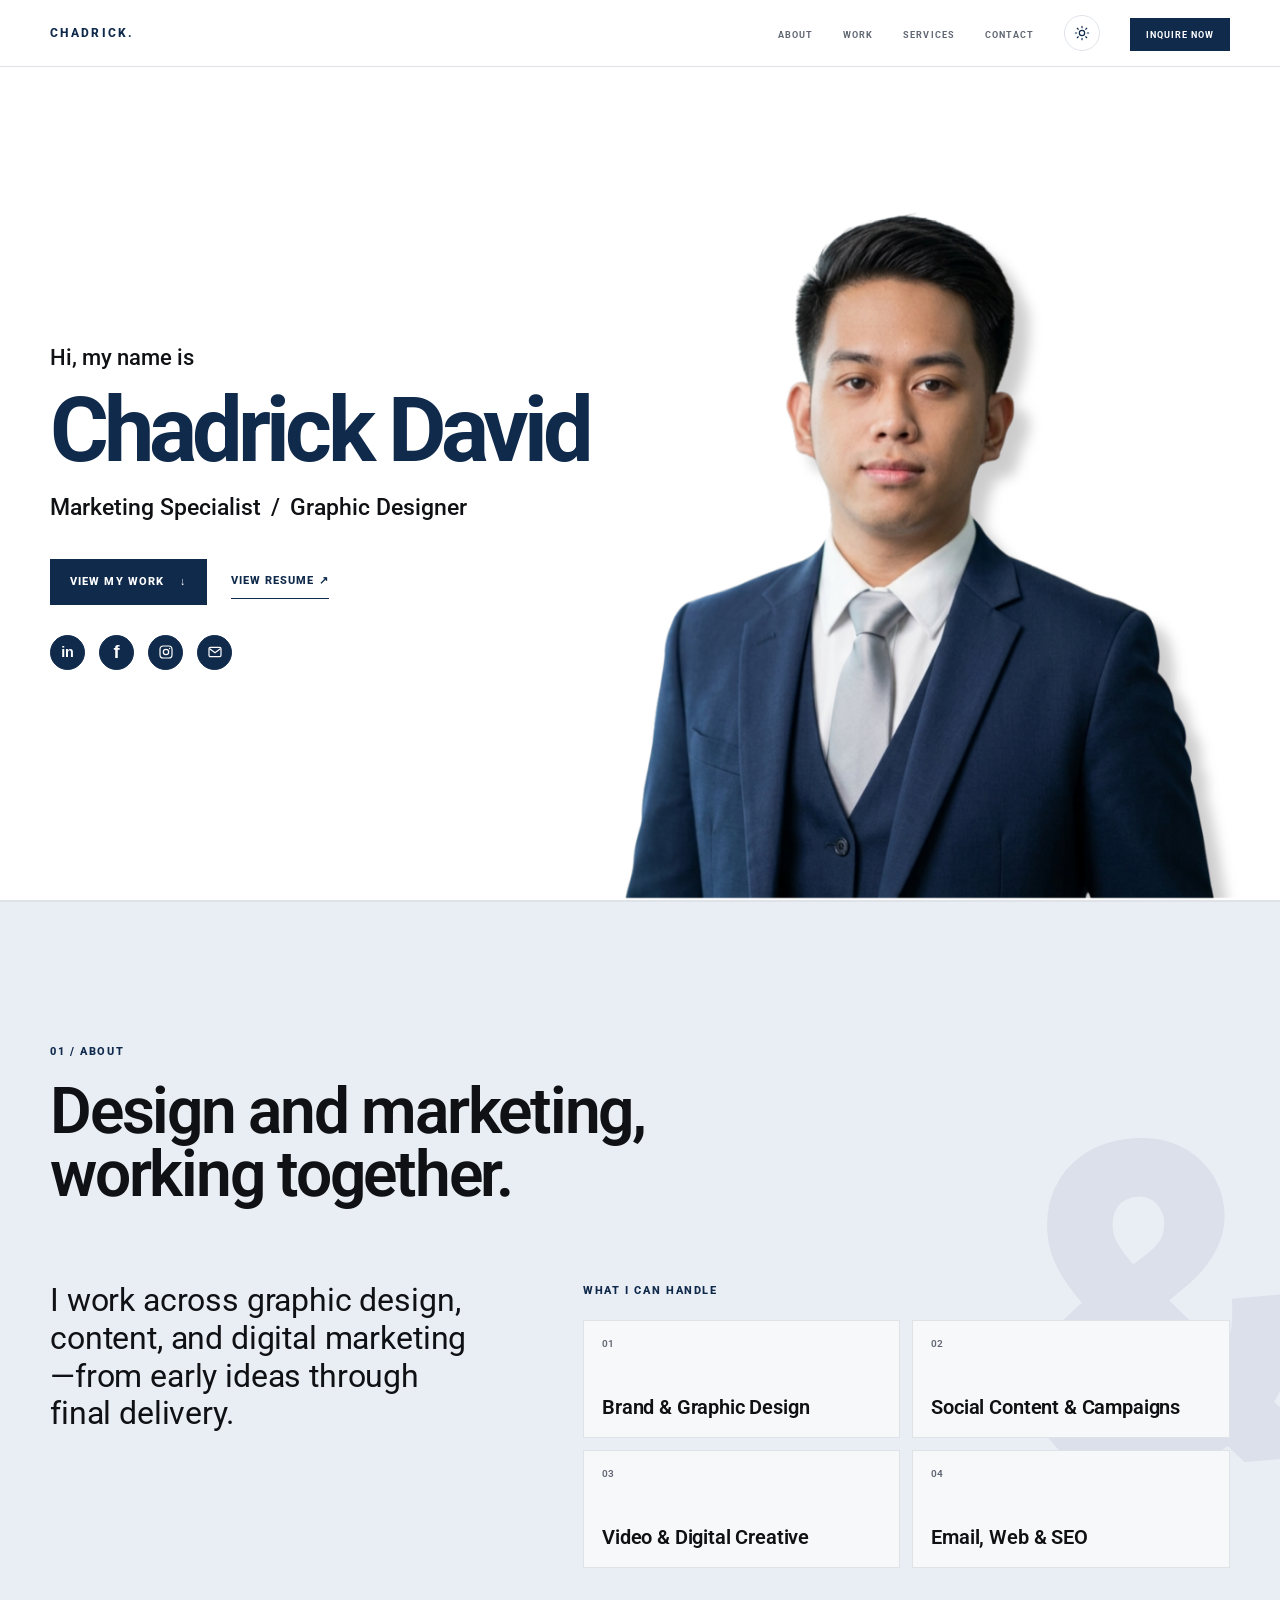
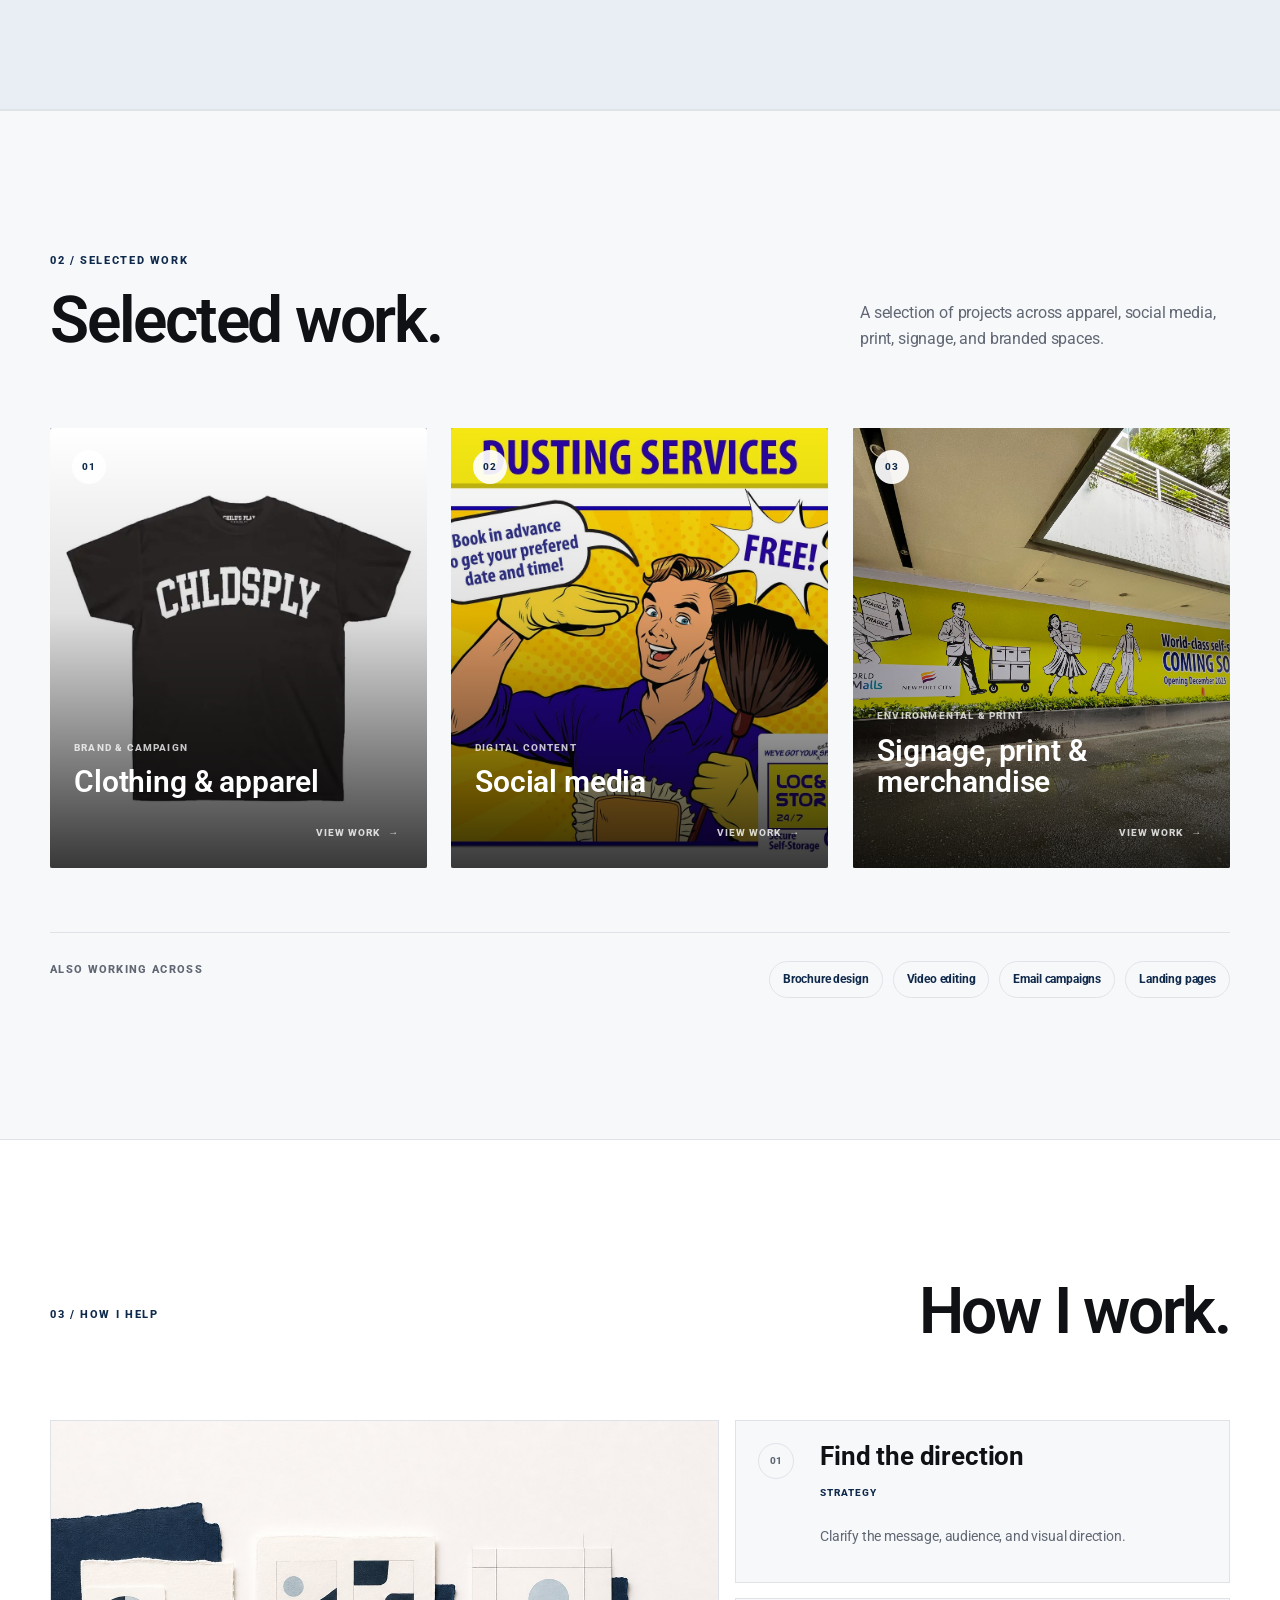
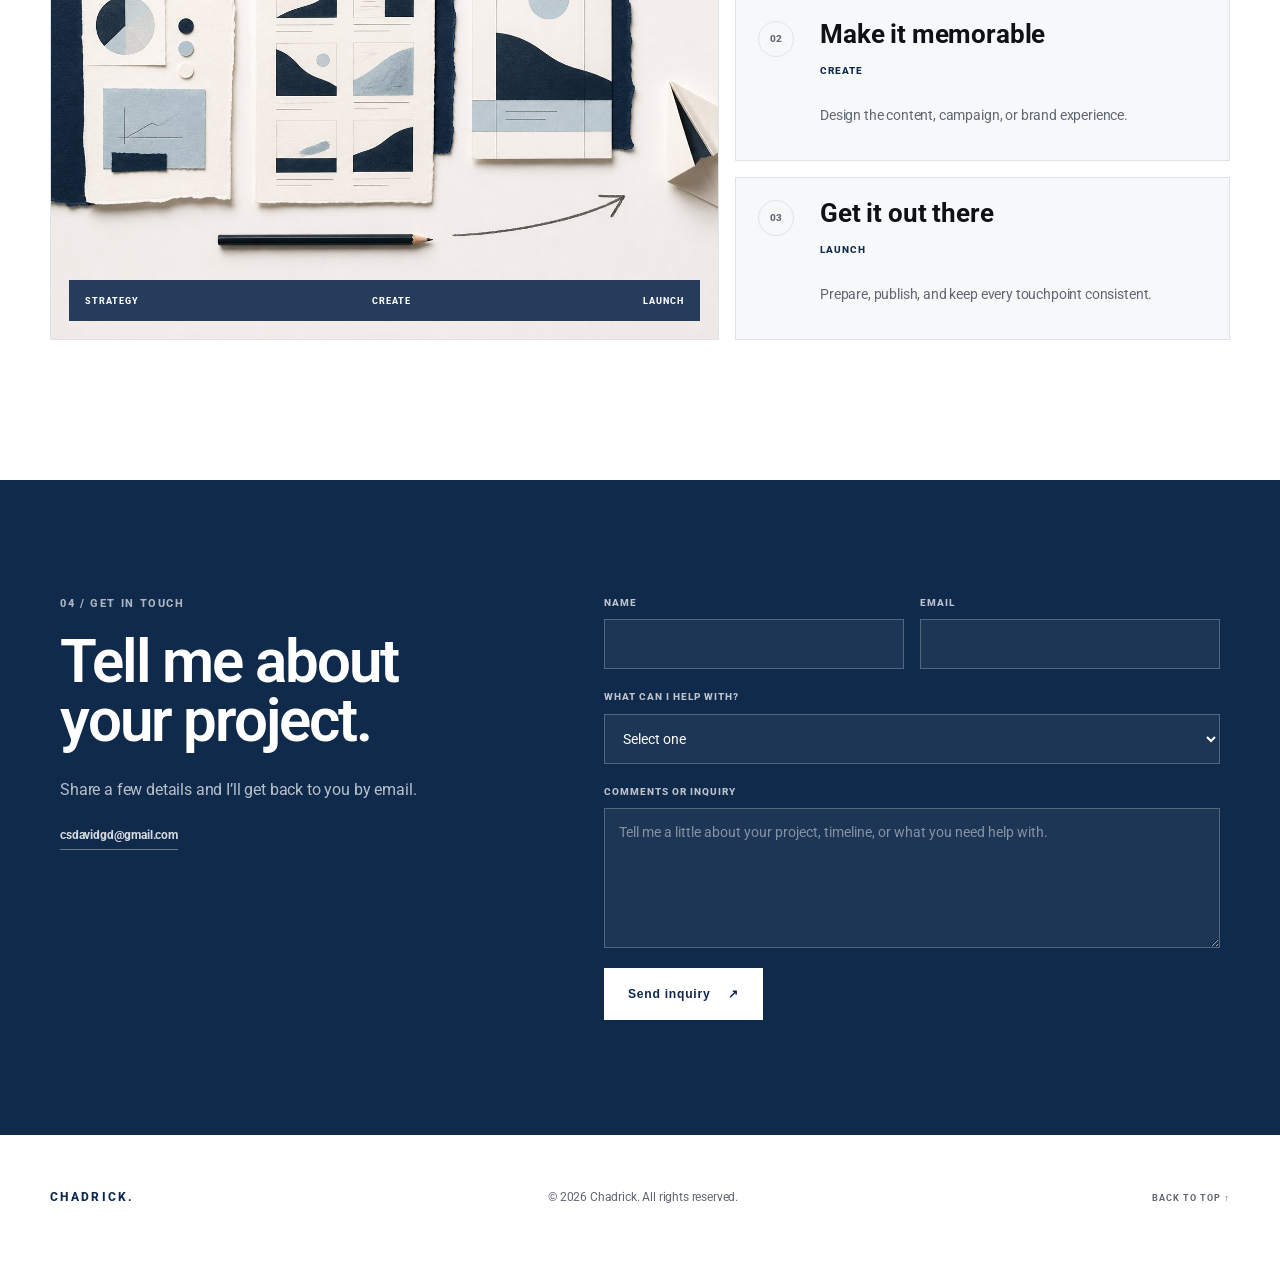
==== commit 1356da5c: "Update portfolio" ====
--- a/index.html
+++ b/index.html
@@ -14,11 +14,11 @@
         document.documentElement.dataset.theme = savedTheme || preferredTheme;
       })();
     </script>
-    <title>Chadrick | Marketing Strategist</title>
+    <title>Chadrick    asdasd   | Marketing Strategist</title>
     <link rel="preconnect" href="https://fonts.googleapis.com" />
     <link rel="preconnect" href="https://fonts.gstatic.com" crossorigin />
     <link
-      href="https://fonts.googleapis.com/css2?family=Cormorant+Garamond:wght@500;600;700&family=Manrope:wght@400;500;600;700;800&display=swap"
+      href="https://fonts.googleapis.com/css2?family=Roboto:wght@400;500;600;700;800;900&display=swap"
       rel="stylesheet"
     />
     <link rel="stylesheet" href="style.css" />
@@ -31,15 +31,28 @@
       <nav class="navbar" aria-label="Primary navigation">
         <a href="#home" class="logo">CHADRICK<span>.</span></a>
 
-        <ul class="nav-links">
+        <button
+          class="mobile-menu-toggle"
+          type="button"
+          aria-expanded="false"
+          aria-controls="primary-menu"
+        >
+          <span>Menu</span>
+          <svg viewBox="0 0 24 24" aria-hidden="true">
+            <path d="M4 8h16M4 16h16"></path>
+          </svg>
+        </button>
+
+        <ul class="nav-links" id="primary-menu">
           <li><a href="#about">About</a></li>
           <li><a href="#work">Work</a></li>
-          <li><a href="#experience">Experience</a></li>
+          <li><a href="#services">Services</a></li>
           <li><a href="#contact">Contact</a></li>
           <li>
             <button class="theme-toggle" type="button" aria-label="Switch to night mode" title="Switch theme">
               <svg class="theme-icon theme-icon-sun" viewBox="0 0 24 24" aria-hidden="true"><circle cx="12" cy="12" r="4"></circle><path d="M12 2v2M12 20v2M4.93 4.93l1.42 1.42M17.66 17.66l1.41 1.41M2 12h2M20 12h2M4.93 19.07l1.42-1.42M17.66 6.34l1.41-1.41"></path></svg>
               <svg class="theme-icon theme-icon-moon" viewBox="0 0 24 24" aria-hidden="true"><path d="M20.5 14.2A8 8 0 0 1 9.8 3.5 8.5 8.5 0 1 0 20.5 14.2Z"></path></svg>
+              <span class="theme-toggle-label">Switch theme</span>
             </button>
           </li>
           <li><a href="#contact" class="nav-cta">Inquire Now</a></li>
@@ -50,9 +63,18 @@
     <main id="main-content">
       <section id="home" class="hero">
         <div class="hero-intro">
-          <p class="hero-greeting">Hello, my name is</p>
+          <p class="hero-greeting">Hi, my name is</p>
           <h1>Chadrick David</h1>
           <p class="hero-role">Marketing Specialist <span aria-hidden="true">/</span> Graphic Designer</p>
+          <div class="hero-actions">
+            <a href="#work" class="resume-button">View my work <span aria-hidden="true">&darr;</span></a>
+            <a
+              href="assets/documents/CHADRICK DAVID_RESUME.pdf"
+              class="resume-link"
+              target="_blank"
+              rel="noopener noreferrer"
+            >View resume <span aria-hidden="true">&nearr;</span></a>
+          </div>
           <div class="hero-socials" aria-label="Social links">
             <a
               href="https://www.linkedin.com/in/chadrick-david-716962284/"
@@ -92,18 +114,6 @@
               </svg>
             </a>
           </div>
-          <a
-            href="assets/documents/CHADRICK DAVID_RESUME.pdf"
-            class="resume-button"
-            target="_blank"
-            rel="noopener noreferrer"
-          >
-            View Resume
-            <svg viewBox="0 0 24 24" aria-hidden="true">
-              <path d="M7 17 17 7"></path>
-              <path d="M8 7h9v9"></path>
-            </svg>
-          </a>
         </div>
 
         <figure class="portrait-frame">
@@ -118,31 +128,23 @@
       <section id="about" class="section-block about-section">
         <div class="section-heading">
           <p class="section-tag">01 / About</p>
-          <h2>Design and marketing, built to work together.</h2>
+          <h2>Design and marketing, working together.</h2>
         </div>
 
         <div class="about-grid">
           <div class="about-copy">
             <p class="lead">
-              I&rsquo;m a graphic designer and marketing specialist working across
-              design, social media, video, email marketing, websites, and digital
-              campaigns.
+              I work across graphic design, content, and digital marketing&mdash;from early ideas through final delivery.
             </p>
-            <p>
-              I handle both the creative and execution side, from designing and
-              editing to managing content and keeping projects moving.
-            </p>
           </div>
 
           <div class="capability-wrap">
-            <p class="list-label">Core capabilities</p>
+            <p class="list-label">What I can handle</p>
             <ul class="capabilities">
-              <li><span>01</span> Graphic Design</li>
-              <li><span>02</span> Social Media</li>
-              <li><span>03</span> Content Creation</li>
-              <li><span>04</span> Video Editing</li>
-              <li><span>05</span> Email &amp; SMS Marketing</li>
-              <li><span>06</span> Website &amp; SEO</li>
+              <li><span>01</span> Brand &amp; Graphic Design</li>
+              <li><span>02</span> Social Content &amp; Campaigns</li>
+              <li><span>03</span> Video &amp; Digital Creative</li>
+              <li><span>04</span> Email, Web &amp; SEO</li>
             </ul>
           </div>
         </div>
@@ -152,9 +154,9 @@
         <div class="section-heading work-heading">
           <div>
             <p class="section-tag">02 / Selected work</p>
-            <h2>Built to be seen.<br /><em>Made to connect.</em></h2>
-          </div>
-          <p>A selection of work across strategy, content, and visual communication.</p>
+            <h2>Selected work.</h2>
+          </div>
+          <p>A selection of projects across apparel, social media, print, signage, and branded spaces.</p>
         </div>
 
         <div class="work-grid">
@@ -197,93 +199,128 @@
             <span class="view-work">View work <span aria-hidden="true">&rarr;</span></span>
           </a>
 
-          <a class="work-card light-card" href="project.html?category=brochures">
-            <span class="work-visual work-visual-placeholder brochure-preview" aria-hidden="true">
-              <span class="brochure-page brochure-page-left"></span>
-              <span class="brochure-page brochure-page-right"></span>
-            </span>
-            <span class="card-number">04</span>
-            <span class="work-card-copy">
-              <span class="work-type">Print</span>
-              <span class="work-title">Brochures</span>
-            </span>
-            <span class="view-work">View work <span aria-hidden="true">&rarr;</span></span>
-          </a>
-
-          <a class="work-card wide-card navy-card" href="project.html?category=video">
-            <span class="work-visual work-visual-placeholder video-preview" aria-hidden="true">
-              <span class="video-frame"><span class="play-mark"></span></span>
-              <span class="video-timeline"></span>
-            </span>
-            <span class="card-number">05</span>
-            <span class="work-card-copy">
-              <span class="work-type">Motion &amp; Story</span>
-              <span class="work-title">Long &amp; short-form video</span>
-            </span>
-            <span class="view-work">View work <span aria-hidden="true">&rarr;</span></span>
-          </a>
-
-          <a class="work-card light-card" href="project.html?category=digital">
-            <span class="work-visual work-visual-placeholder digital-preview" aria-hidden="true">
-              <span class="browser-frame">
-                <span class="browser-bar"></span>
-                <span class="browser-copy"></span>
-                <span class="browser-button"></span>
-              </span>
-              <span class="phone-frame"></span>
-            </span>
-            <span class="card-number">06</span>
-            <span class="work-card-copy">
-              <span class="work-type">Digital Experience</span>
-              <span class="work-title">Email &amp; landing pages</span>
-            </span>
-            <span class="view-work">View work <span aria-hidden="true">&rarr;</span></span>
-          </a>
-        </div>
-      </section>
-
-      <section id="experience" class="section-block experience-section">
+        </div>
+
+        <div class="more-capabilities" aria-label="Additional creative capabilities">
+          <p>Also working across</p>
+          <ul>
+            <li>Brochure design</li>
+            <li>Video editing</li>
+            <li>Email campaigns</li>
+            <li>Landing pages</li>
+          </ul>
+        </div>
+      </section>
+
+      <section id="services" class="section-block experience-section">
         <div class="section-heading">
-          <p class="section-tag">03 / Experience</p>
-          <h2>From strategy to <em>execution.</em></h2>
-        </div>
-
-        <div class="timeline">
-          <article class="experience-item">
-            <p class="experience-number">01</p>
-            <div class="experience-meta">
-              <h3>Marketing &amp; Creative Professional</h3>
-              <span>Freelance / Contract</span>
-            </div>
-            <p>Developing content strategies, creative direction, and campaigns for brands seeking stronger visibility, engagement, and presence.</p>
-          </article>
-
-          <article class="experience-item">
-            <p class="experience-number">02</p>
-            <div class="experience-meta">
-              <h3>Brand &amp; Content Strategist</h3>
-              <span>Project-Based Roles</span>
-            </div>
-            <p>Translating business goals into clear messaging, content systems, and brand experiences that feel consistent and persuasive.</p>
-          </article>
-
-          <article class="experience-item">
-            <p class="experience-number">03</p>
-            <div class="experience-meta">
-              <h3>Creative &amp; Marketing Support</h3>
-              <span>Cross-Functional Experience</span>
-            </div>
-            <p>Supporting visual storytelling, social media planning, publishing, and campaign rollout across brand and communication initiatives.</p>
-          </article>
+          <p class="section-tag">03 / How I help</p>
+          <h2>How I work.</h2>
+        </div>
+
+        <div class="services-layout">
+          <figure class="services-visual">
+            <img
+              src="assets/images/how-i-help-visual.jpg"
+              alt="Editorial creative process showing strategy, design development, and launch"
+              loading="lazy"
+              decoding="async"
+            />
+            <figcaption><span>Strategy</span><span>Create</span><span>Launch</span></figcaption>
+          </figure>
+
+          <div class="timeline">
+            <article class="experience-item">
+              <p class="experience-number">01</p>
+              <div class="experience-meta">
+                <h3>Find the direction</h3>
+                <span>Strategy</span>
+              </div>
+              <p>Clarify the message, audience, and visual direction.</p>
+            </article>
+
+            <article class="experience-item">
+              <p class="experience-number">02</p>
+              <div class="experience-meta">
+                <h3>Make it memorable</h3>
+                <span>Create</span>
+              </div>
+              <p>Design the content, campaign, or brand experience.</p>
+            </article>
+
+            <article class="experience-item">
+              <p class="experience-number">03</p>
+              <div class="experience-meta">
+                <h3>Get it out there</h3>
+                <span>Launch</span>
+              </div>
+              <p>Prepare, publish, and keep every touchpoint consistent.</p>
+            </article>
+          </div>
         </div>
       </section>
 
       <section id="contact" class="contact-section">
         <div class="contact-inner">
-          <p class="section-tag">04 / Let&rsquo;s work together</p>
-          <h2>Have a project in mind?<br /><em>Let&rsquo;s make it matter.</em></h2>
-          <p>Available for freelance projects, brand collaborations, and marketing partnerships.</p>
-          <a href="mailto:csdavidgd@gmail.com" class="button contact-button">Send an inquiry <span aria-hidden="true">&nearr;</span></a>
+          <div class="contact-copy">
+            <p class="section-tag">04 / Get in touch</p>
+            <h2>Tell me about your project.</h2>
+            <p>Share a few details and I&rsquo;ll get back to you by email.</p>
+            <a class="contact-email" href="mailto:csdavidgd@gmail.com">csdavidgd@gmail.com</a>
+          </div>
+
+          <form
+            class="inquiry-form"
+            id="inquiry-form"
+            action="https://formsubmit.co/ajax/csdavidgd@gmail.com"
+            method="POST"
+          >
+            <input type="hidden" name="_subject" value="New inquiry from Chadrick's portfolio" />
+            <input type="hidden" name="_template" value="table" />
+            <label class="form-honeypot" aria-hidden="true">
+              Leave this field empty
+              <input type="text" name="_honey" tabindex="-1" autocomplete="off" />
+            </label>
+
+            <div class="form-row">
+              <label>
+                <span>Name</span>
+                <input type="text" name="name" autocomplete="name" required />
+              </label>
+              <label>
+                <span>Email</span>
+                <input type="email" name="email" autocomplete="email" required />
+              </label>
+            </div>
+
+            <label>
+              <span>What can I help with?</span>
+              <select name="inquiry_type" required>
+                <option value="" selected disabled>Select one</option>
+                <option>Graphic design</option>
+                <option>Social media content</option>
+                <option>Marketing support</option>
+                <option>Video editing</option>
+                <option>Email or website</option>
+                <option>Something else</option>
+              </select>
+            </label>
+
+            <label>
+              <span>Comments or inquiry</span>
+              <textarea
+                name="message"
+                rows="5"
+                placeholder="Tell me a little about your project, timeline, or what you need help with."
+                required
+              ></textarea>
+            </label>
+
+            <div class="form-footer">
+              <button class="button contact-button" type="submit">Send inquiry <span aria-hidden="true">&nearr;</span></button>
+              <p class="form-status" id="form-status" aria-live="polite"></p>
+            </div>
+          </form>
         </div>
       </section>
     </main>
--- a/style.css
+++ b/style.css
@@ -6,8 +6,10 @@
   --navy-light: #e9eef5;
   --gray: #606773;
   --line: #dfe3e8;
-  --serif: "Cormorant Garamond", Georgia, serif;
-  --sans: "Manrope", Arial, sans-serif;
+  --about-motif: rgba(16, 42, 76, 0.065);
+  --page-gutter: max(24px, calc((100vw - 1180px) / 2));
+  --serif: "Roboto", Arial, sans-serif;
+  --sans: "Roboto", Arial, sans-serif;
   color-scheme: light;
 }
 
@@ -19,6 +21,7 @@
   --navy-light: #16263a;
   --gray: #aeb9c7;
   --line: #29384b;
+  --about-motif: rgba(145, 184, 233, 0.065);
   color-scheme: dark;
 }
 
@@ -40,6 +43,7 @@
   background: var(--white);
   font-family: var(--sans);
   line-height: 1.65;
+  letter-spacing: -0.01em;
 }
 
 a {
@@ -92,7 +96,7 @@
 .hero,
 .section-block,
 footer {
-  width: min(1160px, 84%);
+  width: min(1180px, calc(100% - 48px));
   margin-inline: auto;
 }
 
@@ -228,10 +232,10 @@
   position: relative;
   min-height: calc(100vh - 66px);
   display: grid;
-  grid-template-columns: minmax(0, 1.08fr) minmax(320px, 0.92fr);
+  grid-template-columns: minmax(0, 1fr) minmax(360px, 0.82fr);
   align-items: center;
-  gap: 30px;
-  padding-block: 72px 0;
+  gap: clamp(32px, 6vw, 88px);
+  padding-block: 96px 0;
 }
 
 .hero::after {
@@ -254,31 +258,41 @@
 .hero-intro h1 {
   max-width: 720px;
   color: var(--navy);
-  font-family: var(--sans);
-  font-size: clamp(3.3rem, 6vw, 5.3rem);
-  font-weight: 400;
-  line-height: 1;
+  font-family: var(--serif);
+  font-size: clamp(4.2rem, 7vw, 6.5rem);
+  font-weight: 700;
+  line-height: 0.92;
   letter-spacing: -0.055em;
+  text-wrap: balance;
   white-space: nowrap;
 }
 
 .hero-intro .hero-greeting,
 .hero-intro .hero-role {
   color: var(--black);
+  font-family: var(--sans);
+  letter-spacing: 0;
+  text-transform: none;
+}
+
+.hero-intro .hero-greeting {
+  margin-bottom: 14px;
+  color: var(--black);
   font-family: var(--serif);
+  font-size: clamp(1.15rem, 1.7vw, 1.45rem);
   font-weight: 500;
   letter-spacing: 0;
   text-transform: none;
 }
 
-.hero-intro .hero-greeting {
-  margin-bottom: 9px;
-  font-size: clamp(1.2rem, 1.8vw, 1.55rem);
-}
-
 .hero-intro .hero-role {
-  margin-top: 7px;
-  font-size: clamp(1.2rem, 1.9vw, 1.6rem);
+  max-width: 560px;
+  margin-top: 16px;
+  color: var(--black);
+  font-family: var(--serif);
+  font-size: clamp(1.15rem, 1.8vw, 1.5rem);
+  font-weight: 500;
+  line-height: 1.65;
 }
 
 .hero-role span {
@@ -288,7 +302,7 @@
 .hero-socials {
   display: flex;
   gap: 14px;
-  margin-top: 18px;
+  margin-top: 30px;
 }
 
 .hero-socials > a {
@@ -347,7 +361,7 @@
   display: inline-flex;
   align-items: center;
   gap: 16px;
-  margin-top: 24px;
+  margin-top: 0;
   padding: 0 19px;
   color: var(--white);
   background: var(--navy);
@@ -359,6 +373,27 @@
   transition: color 0.2s ease, background-color 0.2s ease;
 }
 
+.hero-actions {
+  display: flex;
+  align-items: center;
+  gap: 24px;
+  margin-top: 32px;
+}
+
+.resume-link {
+  padding-block: 8px;
+  color: var(--navy);
+  border-bottom: 1px solid var(--navy);
+  font-size: 0.68rem;
+  font-weight: 800;
+  letter-spacing: 0.1em;
+  text-transform: uppercase;
+}
+
+.hero-intro .hero-greeting::before {
+  content: none;
+}
+
 .resume-button:hover,
 .resume-button:focus-visible {
   color: var(--navy);
@@ -378,8 +413,8 @@
   right: -8vw;
   bottom: 0;
   width: 100%;
-  max-width: 50%;
-  height: 90%;
+  max-width: 44%;
+  height: 86%;
   pointer-events: none;
 }
 
@@ -592,21 +627,57 @@
 }
 
 .section-block {
-  padding-block: 120px;
+  padding-block: clamp(96px, 11vw, 144px);
 }
 
 .section-heading {
-  margin-bottom: 58px;
+  margin-bottom: clamp(48px, 6vw, 76px);
 }
 
 .about-section {
-  border-top: 1px solid var(--line);
+  position: relative;
+  width: 100%;
+  max-width: none;
+  overflow: hidden;
+  padding-inline: var(--page-gutter);
+  background: var(--navy-light);
+  border-block: 1px solid var(--line);
+}
+
+.about-section::before {
+  content: "&";
+  position: absolute;
+  right: -0.04em;
+  top: 50%;
+  z-index: 0;
+  color: var(--about-motif);
+  font-family: var(--sans);
+  font-size: clamp(18rem, 36vw, 36rem);
+  font-weight: 900;
+  line-height: 0.7;
+  pointer-events: none;
+  transform: translate(8%, -48%) rotate(-5deg);
+  animation: about-motif-drift 11s ease-in-out infinite alternate;
+}
+
+.about-section > * {
+  position: relative;
+  z-index: 1;
+}
+
+@keyframes about-motif-drift {
+  from {
+    transform: translate(8%, -48%) rotate(-5deg);
+  }
+  to {
+    transform: translate(2%, -53%) rotate(2deg);
+  }
 }
 
 .about-grid {
   display: grid;
-  grid-template-columns: 1.2fr 0.8fr;
-  gap: clamp(60px, 10vw, 140px);
+  grid-template-columns: 0.8fr 1.2fr;
+  gap: clamp(48px, 8vw, 110px);
   align-items: start;
 }
 
@@ -619,34 +690,48 @@
 .about-copy .lead {
   color: var(--black);
   font-family: var(--serif);
-  font-size: clamp(1.75rem, 2.8vw, 2.4rem);
-  line-height: 1.22;
+  font-size: clamp(1.7rem, 2.5vw, 2.25rem);
+  line-height: 1.18;
 }
 
 .capabilities {
+  display: grid;
+  grid-template-columns: repeat(2, minmax(0, 1fr));
+  gap: 12px;
   list-style: none;
-  border-top: 1px solid var(--line);
+}
+
+.mobile-menu-toggle,
+.theme-toggle-label {
+  display: none;
 }
 
 .capabilities li {
-  display: grid;
-  grid-template-columns: 40px 1fr;
-  gap: 12px;
-  padding-block: 14px;
-  border-bottom: 1px solid var(--line);
-  font-size: 0.9rem;
+  min-height: 118px;
+  display: flex;
+  flex-direction: column;
+  justify-content: space-between;
+  gap: 22px;
+  padding: 18px;
+  color: var(--black);
+  background: var(--off-white);
+  border: 1px solid var(--line);
+  font-family: var(--serif);
+  font-size: 1.25rem;
   font-weight: 600;
+  line-height: 1.08;
 }
 
 .capabilities span {
   color: var(--gray);
   font-size: 0.62rem;
+  font-family: var(--sans);
 }
 
 .work-section {
   width: 100%;
   max-width: none;
-  padding-inline: max(32px, calc((100% - 1160px) / 2));
+  padding-inline: var(--page-gutter);
   background: var(--off-white);
   border-block: 1px solid var(--line);
 }
@@ -665,8 +750,8 @@
 
 .work-grid {
   display: grid;
-  grid-template-columns: repeat(2, minmax(0, 1fr));
-  gap: 18px;
+  grid-template-columns: repeat(3, minmax(0, 1fr));
+  gap: 24px;
 }
 
 .work-card,
@@ -676,14 +761,14 @@
 .light-card,
 .navy-card {
   position: relative;
-  min-height: 420px;
+  min-height: 440px;
   display: block;
   overflow: hidden;
   padding: 0;
   color: var(--white);
   background: var(--navy);
   border: 0;
-  border-radius: 0;
+  border-radius: 2px;
   font: inherit;
   text-align: left;
   cursor: pointer;
@@ -700,8 +785,11 @@
 
 .featured-card,
 .wide-card {
-  grid-row: auto;
   grid-column: auto;
+}
+
+.featured-card {
+  min-height: 440px;
 }
 
 .card-number {
@@ -730,7 +818,7 @@
 .work-card-copy {
   position: absolute;
   right: 24px;
-  bottom: 64px;
+  bottom: 70px;
   left: 24px;
   z-index: 3;
   display: block;
@@ -751,9 +839,43 @@
   max-width: 390px;
   font-family: var(--serif);
   max-width: 78%;
-  font-size: clamp(1.8rem, 3vw, 2.7rem);
+  font-size: clamp(1.65rem, 2.35vw, 2.45rem);
   font-weight: 600;
   line-height: 1.05;
+}
+
+.more-capabilities {
+  display: grid;
+  grid-template-columns: 1fr 3fr;
+  gap: 32px;
+  margin-top: 64px;
+  padding-top: 28px;
+  border-top: 1px solid var(--line);
+}
+
+.more-capabilities > p {
+  color: var(--gray);
+  font-size: 0.68rem;
+  font-weight: 800;
+  letter-spacing: 0.12em;
+  text-transform: uppercase;
+}
+
+.more-capabilities ul {
+  display: flex;
+  flex-wrap: wrap;
+  justify-content: flex-end;
+  gap: 10px;
+  list-style: none;
+}
+
+.more-capabilities li {
+  padding: 8px 13px;
+  color: var(--navy);
+  border: 1px solid var(--line);
+  border-radius: 999px;
+  font-size: 0.72rem;
+  font-weight: 700;
 }
 
 .work-visual {
@@ -768,7 +890,7 @@
   position: absolute;
   inset: 0;
   z-index: 2;
-  background: linear-gradient(to top, rgba(7, 20, 38, 0.9) 0%, rgba(7, 20, 38, 0.18) 58%, rgba(7, 20, 38, 0.03) 100%);
+  background: linear-gradient(to top, rgba(0, 0, 0, 0.78) 0%, rgba(0, 0, 0, 0.12) 58%, transparent 100%);
 }
 
 .work-visual img {
@@ -815,7 +937,7 @@
 }
 
 .work-visual-placeholder::after {
-  background: linear-gradient(to top, rgba(7, 20, 38, 0.92), rgba(16, 42, 76, 0.02) 74%);
+  background: linear-gradient(to top, rgba(0, 0, 0, 0.78), transparent 74%);
 }
 
 .brochure-page {
@@ -1164,19 +1286,85 @@
 }
 
 .timeline {
-  border-top: 1px solid var(--line);
+  display: grid;
+  grid-template-columns: repeat(3, minmax(0, 1fr));
+  gap: 16px;
+}
+
+.services-layout {
+  display: grid;
+  grid-template-columns: minmax(0, 1.15fr) minmax(360px, 0.85fr);
+  gap: 16px;
+  align-items: stretch;
+}
+
+.services-visual {
+  position: relative;
+  min-height: 520px;
+  overflow: hidden;
+  background: var(--off-white);
+  border: 1px solid var(--line);
+}
+
+.services-visual img {
+  width: 100%;
+  height: 100%;
+  display: block;
+  object-fit: cover;
+}
+
+.services-visual figcaption {
+  position: absolute;
+  right: 18px;
+  bottom: 18px;
+  left: 18px;
+  display: flex;
+  justify-content: space-between;
+  gap: 12px;
+  padding: 13px 16px;
+  color: #ffffff;
+  background: rgba(16, 42, 76, 0.9);
+  font-size: 0.58rem;
+  font-weight: 800;
+  letter-spacing: 0.11em;
+  text-transform: uppercase;
+}
+
+.services-layout .timeline {
+  grid-template-columns: 1fr;
+}
+
+.services-layout .experience-item {
+  min-height: 0;
+  display: grid;
+  grid-template-columns: 44px 1fr;
+  gap: 10px 18px;
+  padding: 22px;
+}
+
+.services-layout .experience-item > p:last-child {
+  grid-column: 2;
+  margin-top: 0;
 }
 
 .experience-item {
-  display: grid;
-  grid-template-columns: 50px minmax(250px, 0.8fr) 1.2fr;
-  gap: 36px;
-  padding-block: 32px;
-  border-bottom: 1px solid var(--line);
+  min-height: 270px;
+  display: flex;
+  flex-direction: column;
+  gap: 26px;
+  padding: 28px;
+  background: var(--off-white);
+  border: 1px solid var(--line);
 }
 
 .experience-number {
+  width: 36px;
+  height: 36px;
+  display: grid;
+  place-items: center;
   color: var(--gray);
+  border: 1px solid var(--line);
+  border-radius: 50%;
   font-size: 0.64rem;
   font-weight: 800;
 }
@@ -1197,8 +1385,9 @@
 }
 
 .experience-item > p:last-child {
+  margin-top: auto;
   color: var(--gray);
-  font-size: 0.88rem;
+  font-size: 0.86rem;
 }
 
 .contact-section {
@@ -1210,8 +1399,12 @@
   width: min(1160px, calc(100% - 64px));
   margin-inline: auto;
   padding-block: 115px;
+  display: grid;
+  grid-template-columns: minmax(0, 0.82fr) minmax(420px, 1.18fr);
+  align-items: start;
+  gap: clamp(56px, 9vw, 120px);
   color: var(--white);
-  text-align: center;
+  text-align: left;
 }
 
 .contact-inner .section-tag {
@@ -1219,13 +1412,119 @@
 }
 
 .contact-inner h2 {
-  margin-inline: auto;
-}
-
-.contact-inner > p:not(.section-tag) {
-  max-width: 600px;
-  margin: 26px auto 32px;
+  font-size: clamp(2.8rem, 4.7vw, 4.4rem);
+}
+
+.contact-copy > p:not(.section-tag) {
+  max-width: 440px;
+  margin: 26px 0 18px;
   color: rgba(255, 255, 255, 0.7);
+}
+
+.contact-email {
+  display: inline-block;
+  padding-bottom: 3px;
+  color: rgba(255, 255, 255, 0.82);
+  border-bottom: 1px solid rgba(255, 255, 255, 0.38);
+  font-size: 0.78rem;
+  font-weight: 700;
+}
+
+.inquiry-form {
+  display: grid;
+  gap: 20px;
+}
+
+.form-row {
+  display: grid;
+  grid-template-columns: repeat(2, minmax(0, 1fr));
+  gap: 16px;
+}
+
+.inquiry-form label {
+  display: grid;
+  gap: 8px;
+}
+
+.inquiry-form label > span {
+  color: rgba(255, 255, 255, 0.72);
+  font-size: 0.62rem;
+  font-weight: 800;
+  letter-spacing: 0.1em;
+  text-transform: uppercase;
+}
+
+.inquiry-form input,
+.inquiry-form select,
+.inquiry-form textarea {
+  width: 100%;
+  min-height: 50px;
+  padding: 12px 14px;
+  color: #ffffff;
+  background: rgba(255, 255, 255, 0.06);
+  border: 1px solid rgba(255, 255, 255, 0.24);
+  border-radius: 0;
+  font: inherit;
+  font-size: 0.86rem;
+  outline: none;
+  transition: background-color 0.2s ease, border-color 0.2s ease;
+}
+
+.inquiry-form textarea {
+  min-height: 138px;
+  resize: vertical;
+}
+
+.inquiry-form input:focus,
+.inquiry-form select:focus,
+.inquiry-form textarea:focus {
+  background: rgba(255, 255, 255, 0.1);
+  border-color: rgba(255, 255, 255, 0.72);
+}
+
+.inquiry-form input::placeholder,
+.inquiry-form textarea::placeholder {
+  color: rgba(255, 255, 255, 0.46);
+}
+
+.inquiry-form select option {
+  color: #101114;
+  background: #ffffff;
+}
+
+.form-honeypot {
+  position: absolute;
+  width: 1px;
+  height: 1px;
+  overflow: hidden;
+  clip: rect(0 0 0 0);
+  white-space: nowrap;
+}
+
+.form-footer {
+  display: flex;
+  align-items: center;
+  gap: 20px;
+}
+
+.form-status {
+  max-width: 320px;
+  color: rgba(255, 255, 255, 0.78);
+  font-size: 0.75rem;
+  line-height: 1.45;
+}
+
+.form-status.is-success {
+  color: #c9efd4;
+}
+
+.form-status.is-error {
+  color: #ffd0cb;
+}
+
+.contact-button:disabled {
+  cursor: wait;
+  opacity: 0.65;
 }
 
 .contact-button {
@@ -1277,6 +1576,10 @@
     grid-template-columns: repeat(2, minmax(0, 1fr));
   }
 
+  .featured-card {
+    grid-column: 1 / -1;
+  }
+
   .project-media.wide {
     min-height: 420px;
   }
@@ -1285,8 +1588,31 @@
     grid-template-columns: 35px 1fr;
   }
 
+  .timeline {
+    grid-template-columns: 1fr;
+    gap: 12px;
+  }
+
+  .services-layout {
+    grid-template-columns: 1fr;
+  }
+
+  .services-visual {
+    min-height: 0;
+    aspect-ratio: 3 / 2;
+  }
+
+  .experience-item {
+    min-height: auto;
+  }
+
   .experience-item > p:last-child {
     grid-column: 2;
+    margin-top: 0;
+  }
+
+  .contact-inner {
+    grid-template-columns: 1fr;
   }
 }
 
@@ -1300,30 +1626,132 @@
   }
 
   .navbar {
-    min-height: auto;
-    align-items: flex-start;
+    position: relative;
+    min-height: 60px;
+    align-items: center;
+    flex-direction: row;
+    gap: 12px;
+    padding-block: 10px;
+  }
+
+  .nav-links {
+    position: absolute;
+    top: calc(100% + 1px);
+    right: 0;
+    z-index: 30;
+    width: min(320px, calc(100vw - 36px));
+    display: flex;
+    align-items: stretch;
     flex-direction: column;
-    gap: 12px;
-    padding-block: 16px;
-  }
-
-  .nav-links {
+    gap: 0;
+    padding: 10px;
+    background: var(--white);
+    border: 1px solid var(--line);
+    box-shadow: 0 18px 40px rgba(16, 42, 76, 0.14);
+    opacity: 0;
+    visibility: hidden;
+    transform: translateY(-8px);
+    transition: opacity 0.2s ease, transform 0.2s ease, visibility 0.2s;
+  }
+
+  .nav-links.is-open {
+    opacity: 1;
+    visibility: visible;
+    transform: translateY(0);
+  }
+
+  .nav-links li {
     width: 100%;
+  }
+
+  .nav-links li + li {
+    border-top: 1px solid var(--line);
+  }
+
+  .nav-links a {
+    min-height: 44px;
+    display: flex;
+    align-items: center;
+    padding-inline: 10px;
+    font-size: 0.62rem;
+    letter-spacing: 0.09em;
+  }
+
+  .nav-links .nav-cta {
+    justify-content: center;
+    margin-top: 10px;
+    padding: 10px 12px;
+  }
+
+  .navbar .logo {
+    flex: 0 0 auto;
+    font-size: 0.65rem;
+  }
+
+  .navbar .theme-toggle {
+    position: relative;
+    width: 100%;
+    height: 44px;
+    display: flex;
     justify-content: flex-start;
-    flex-wrap: wrap;
     gap: 10px;
-  }
-
-  .nav-links li:last-child {
+    padding-inline: 10px;
+    border: 0;
+    border-radius: 0;
+  }
+
+  .navbar .theme-toggle .theme-icon {
+    position: absolute;
+    left: 10px;
+  }
+
+  .navbar .theme-toggle:hover,
+  .navbar .theme-toggle:focus-visible {
+    color: var(--navy);
+    background: var(--off-white);
+    transform: none;
+  }
+
+  .theme-toggle-label {
+    display: inline;
+    margin-left: 26px;
+    color: var(--gray);
+    font-size: 0.62rem;
+    font-weight: 700;
+    letter-spacing: 0.09em;
+    text-transform: uppercase;
+  }
+
+  .mobile-menu-toggle {
+    min-height: 38px;
+    display: inline-flex;
+    align-items: center;
+    gap: 8px;
     margin-left: auto;
-  }
-
-  .nav-links .nav-cta {
-    padding: 8px 11px;
-  }
-
-  .nav-links a {
-    font-size: 0.59rem;
+    padding: 0 11px;
+    color: var(--navy);
+    background: transparent;
+    border: 1px solid var(--line);
+    font: inherit;
+    font-size: 0.58rem;
+    font-weight: 800;
+    letter-spacing: 0.09em;
+    text-transform: uppercase;
+    cursor: pointer;
+  }
+
+  .mobile-menu-toggle svg {
+    width: 16px;
+    height: 16px;
+    fill: none;
+    stroke: currentColor;
+    stroke-width: 1.8;
+    stroke-linecap: round;
+    transition: transform 0.2s ease;
+  }
+
+  .mobile-menu-toggle[aria-expanded="true"] svg {
+    transform: rotate(90deg);
   }
 
   .hero {
@@ -1338,13 +1766,22 @@
   }
 
   .hero-intro h1 {
-    font-size: clamp(2.9rem, 14vw, 4.2rem);
-    white-space: normal;
+    font-size: clamp(2.45rem, 12.5vw, 4.2rem);
+    white-space: nowrap;
   }
 
   .hero-intro .hero-role {
     max-width: 330px;
     font-size: 1.12rem;
+  }
+
+  .hero-actions {
+    flex-wrap: wrap;
+    gap: 12px 18px;
+  }
+
+  .resume-button {
+    padding-inline: 15px;
   }
 
   .hero-socials > a {
@@ -1386,6 +1823,11 @@
     padding-inline: 18px;
   }
 
+  .about-section {
+    width: 100%;
+    padding-inline: 18px;
+  }
+
   .work-grid {
     grid-template-columns: 1fr;
   }
@@ -1403,6 +1845,16 @@
     max-width: 100%;
   }
 
+  .more-capabilities {
+    grid-template-columns: 1fr;
+    gap: 18px;
+    margin-top: 44px;
+  }
+
+  .more-capabilities ul {
+    justify-content: flex-start;
+  }
+
   .project-view-header {
     min-height: 64px;
     padding-inline: 18px;
@@ -1453,6 +1905,15 @@
 
   .contact-inner {
     padding-block: 88px;
+  }
+
+  .form-row {
+    grid-template-columns: 1fr;
+  }
+
+  .form-footer {
+    align-items: flex-start;
+    flex-direction: column;
   }
 
   footer {
@@ -1503,7 +1964,8 @@
   .navbar,
   .hero-intro > *,
   .portrait-frame,
-  .hero::after {
+  .hero::after,
+  .about-section::before {
     animation: none;
   }
 }
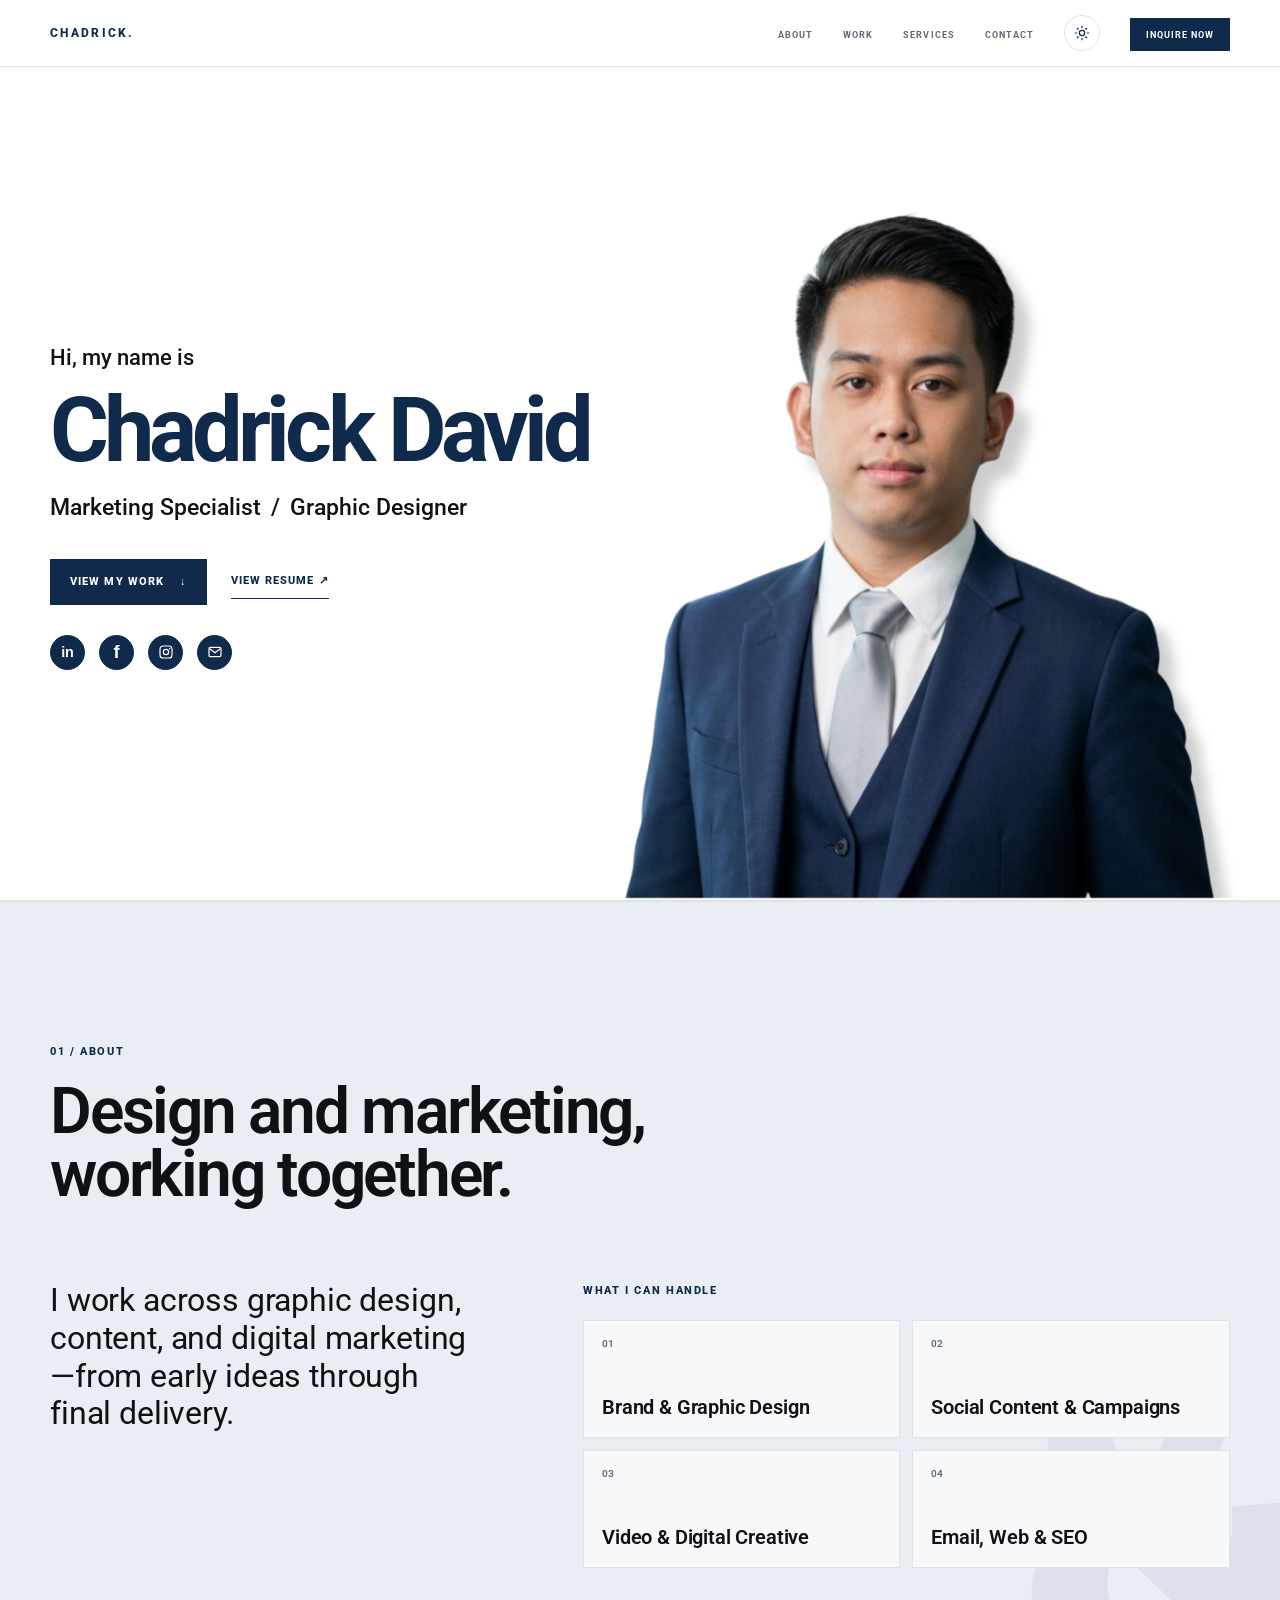
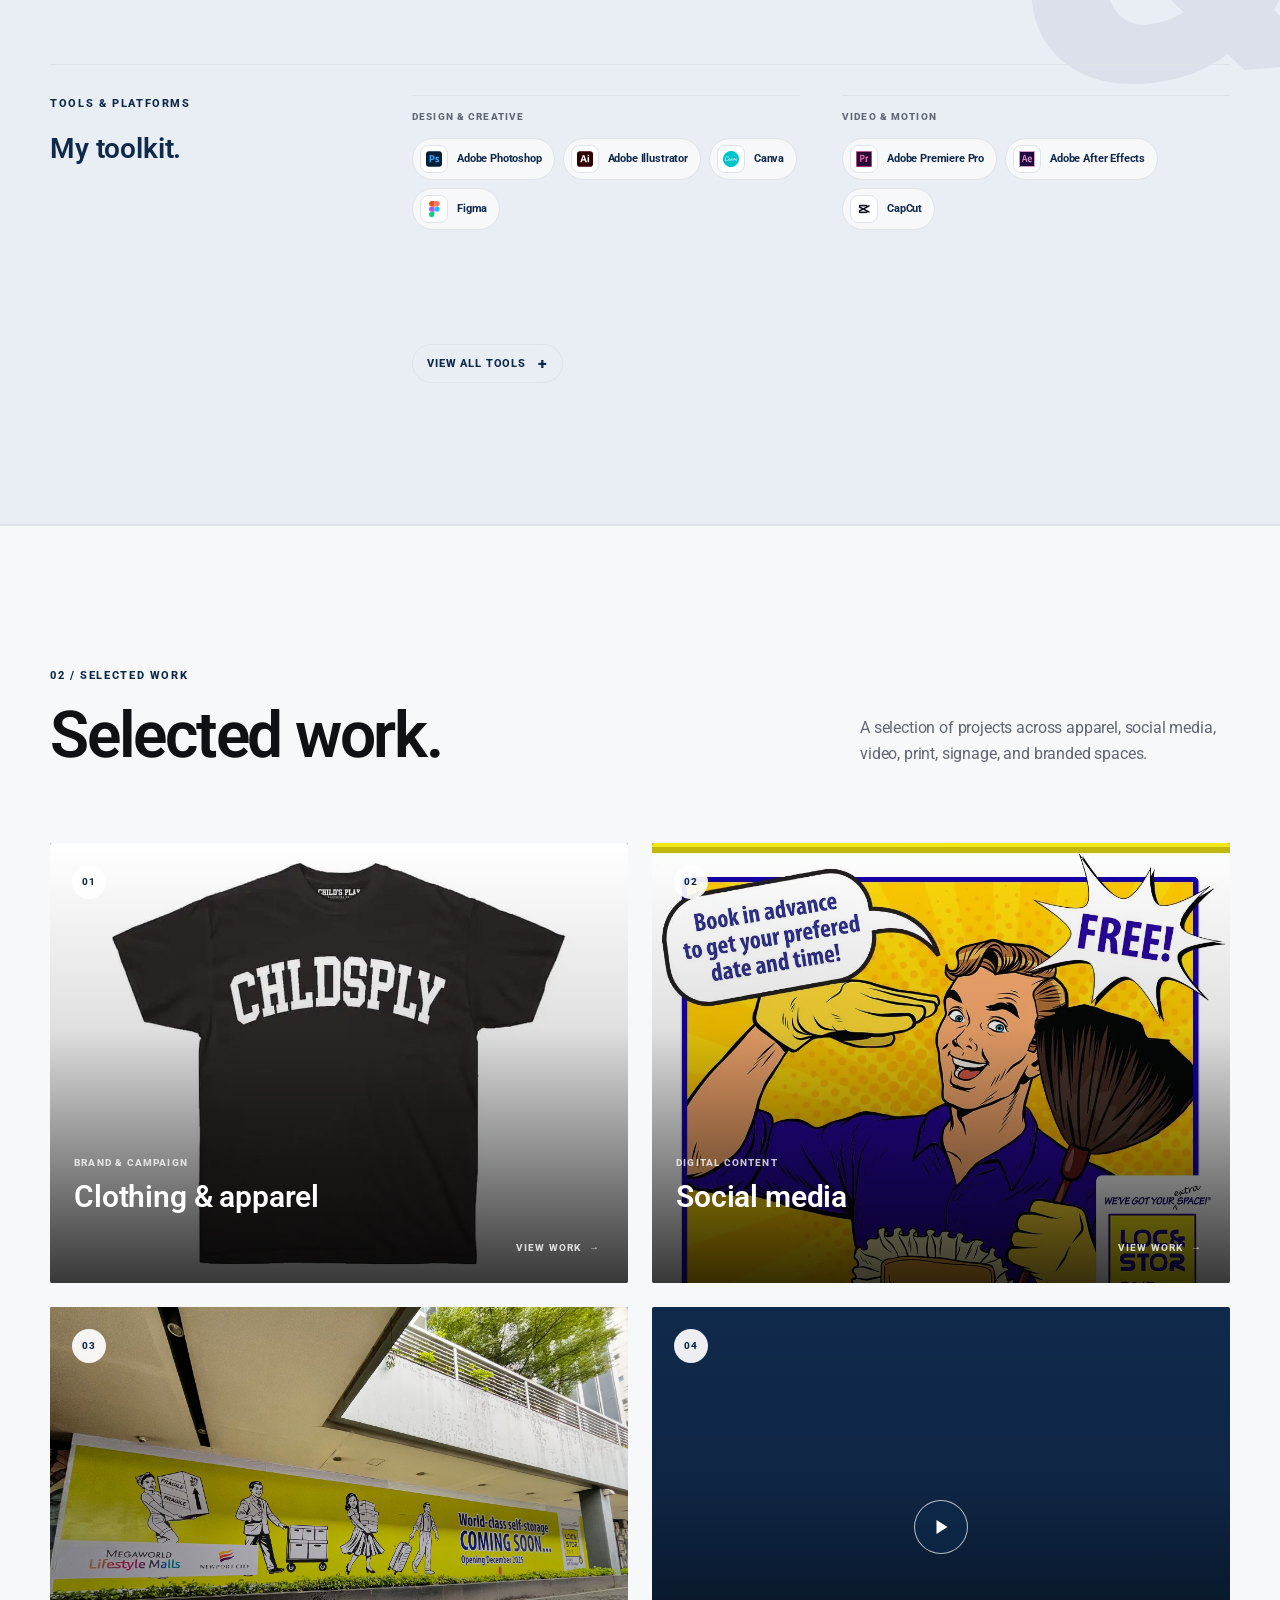
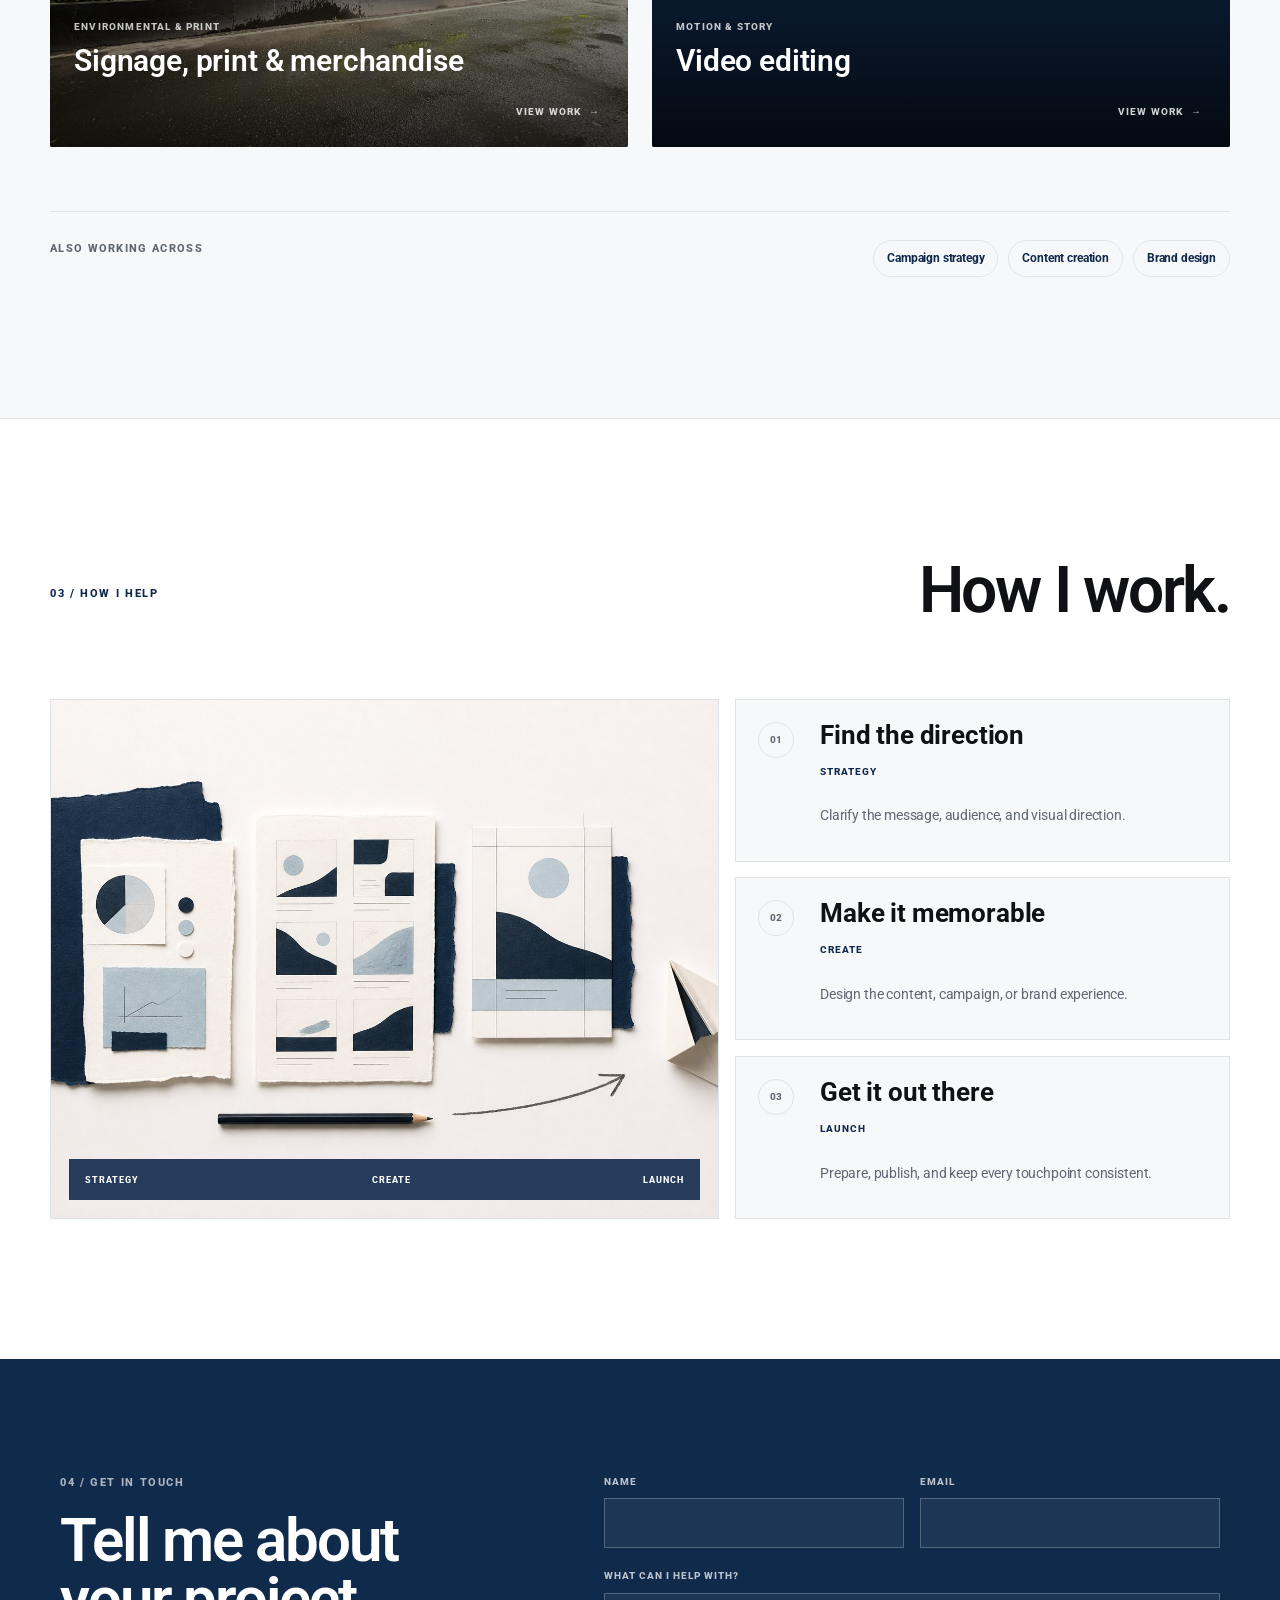
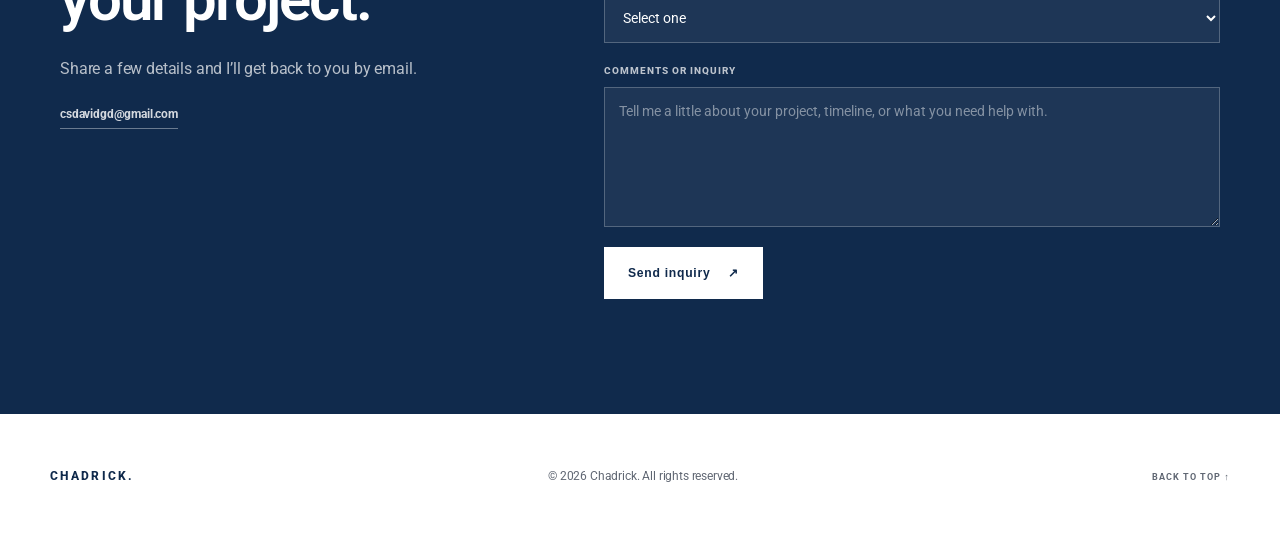
==== commit cf39d436: "Update Website" ====
--- a/index.html
+++ b/index.html
@@ -148,6 +148,68 @@
             </ul>
           </div>
         </div>
+
+        <div class="tools-platforms">
+          <div class="tools-platforms-heading">
+            <p class="list-label">Tools &amp; platforms</p>
+            <h3>My toolkit.</h3>
+          </div>
+
+          <div class="tools-platforms-grid">
+            <article class="tool-group">
+              <p>Design &amp; Creative</p>
+              <ul>
+                <li><span class="tool-logo">Ps<img src="assets/icons/tools/photoshop.svg" alt="" loading="lazy" /></span><span>Adobe Photoshop</span></li>
+                <li><span class="tool-logo">Ai<img src="assets/icons/tools/illustrator.svg" alt="" loading="lazy" /></span><span>Adobe Illustrator</span></li>
+                <li><span class="tool-logo">Ca<img src="assets/icons/tools/canva.svg" alt="" loading="lazy" /></span><span>Canva</span></li>
+                <li><span class="tool-logo">Fi<img src="assets/icons/tools/figma.svg" alt="" loading="lazy" /></span><span>Figma</span></li>
+              </ul>
+            </article>
+
+            <article class="tool-group">
+              <p>Video &amp; Motion</p>
+              <ul>
+                <li><span class="tool-logo">Pr<img src="assets/icons/tools/premiere-pro.svg" alt="" loading="lazy" /></span><span>Adobe Premiere Pro</span></li>
+                <li><span class="tool-logo">Ae<img src="assets/icons/tools/after-effects.svg" alt="" loading="lazy" /></span><span>Adobe After Effects</span></li>
+                <li><span class="tool-logo">CC<img src="assets/icons/tools/capcut.ico" alt="" loading="lazy" /></span><span>CapCut</span></li>
+              </ul>
+            </article>
+
+            <article class="tool-group">
+              <p>Web &amp; Marketing</p>
+              <ul>
+                <li><span class="tool-logo">Wp<img src="assets/icons/tools/wordpress.svg" alt="" loading="lazy" /></span><span>WordPress</span></li>
+                <li><span class="tool-logo">El<img src="assets/icons/tools/elementor.svg" alt="" loading="lazy" /></span><span>Elementor</span></li>
+                <li><span class="tool-logo">Br<img src="assets/icons/tools/brevo.svg" alt="" loading="lazy" /></span><span>Brevo</span></li>
+                <li><span class="tool-logo">iC<img src="assets/icons/tools/icontact.png" alt="" loading="lazy" /></span><span>iContact</span></li>
+                <li><span class="tool-logo tool-logo-wide">1W<img src="assets/icons/tools/onewaysms.png" alt="" loading="lazy" /></span><span>OneWaySMS</span></li>
+              </ul>
+            </article>
+
+            <article class="tool-group">
+              <p>Projects &amp; Collaboration</p>
+              <ul>
+                <li><span class="tool-logo">Mo<img src="assets/icons/tools/monday.png" alt="" loading="lazy" /></span><span>monday.com</span></li>
+                <li><span class="tool-logo">Tr<img src="assets/icons/tools/trello.svg" alt="" loading="lazy" /></span><span>Trello</span></li>
+                <li><span class="tool-logo">As<img src="assets/icons/tools/asana.svg" alt="" loading="lazy" /></span><span>Asana</span></li>
+                <li><span class="tool-logo">MT<img src="assets/icons/tools/microsoft-teams.svg" alt="" loading="lazy" /></span><span>Microsoft Teams</span></li>
+              </ul>
+            </article>
+
+            <article class="tool-group">
+              <p>Productivity &amp; Reporting</p>
+              <ul>
+                <li><span class="tool-logo">M<img src="assets/icons/tools/microsoft-office.svg" alt="" loading="lazy" /></span><span>Microsoft Office</span></li>
+                <li><span class="tool-logo">Gs<img src="assets/icons/tools/google-sheets.ico" alt="" loading="lazy" /></span><span>Google Sheets</span></li>
+              </ul>
+            </article>
+          </div>
+
+          <button class="tools-toggle" type="button" aria-expanded="false" hidden>
+            <span>View all tools</span>
+            <span aria-hidden="true">+</span>
+          </button>
+        </div>
       </section>
 
       <section id="work" class="section-block work-section">
@@ -156,7 +218,7 @@
             <p class="section-tag">02 / Selected work</p>
             <h2>Selected work.</h2>
           </div>
-          <p>A selection of projects across apparel, social media, print, signage, and branded spaces.</p>
+          <p>A selection of projects across apparel, social media, video, print, signage, and branded spaces.</p>
         </div>
 
         <div class="work-grid">
@@ -199,15 +261,29 @@
             <span class="view-work">View work <span aria-hidden="true">&rarr;</span></span>
           </a>
 
+          <a class="work-card navy-card" href="project.html?category=video">
+            <span class="work-visual video-card-preview" aria-hidden="true">
+              <video autoplay muted loop playsinline preload="metadata">
+                <source src="assets/projects/videos/Keep%20100_%20Commission!.mp4" type="video/mp4" />
+              </video>
+              <span class="video-preview-play"></span>
+            </span>
+            <span class="card-number">04</span>
+            <span class="work-card-copy">
+              <span class="work-type">Motion &amp; Story</span>
+              <span class="work-title">Video editing</span>
+            </span>
+            <span class="view-work">View work <span aria-hidden="true">&rarr;</span></span>
+          </a>
+
         </div>
 
         <div class="more-capabilities" aria-label="Additional creative capabilities">
           <p>Also working across</p>
           <ul>
-            <li>Brochure design</li>
-            <li>Video editing</li>
-            <li>Email campaigns</li>
-            <li>Landing pages</li>
+            <li>Campaign strategy</li>
+            <li>Content creation</li>
+            <li>Brand design</li>
           </ul>
         </div>
       </section>
--- a/style.css
+++ b/style.css
@@ -14,14 +14,14 @@
 }
 
 :root[data-theme="dark"] {
-  --white: #091321;
-  --off-white: #0e1a2a;
+  --white: #0a1523;
+  --off-white: #101f31;
   --black: #f4f6f9;
-  --navy: #91b8e9;
-  --navy-light: #16263a;
-  --gray: #aeb9c7;
-  --line: #29384b;
-  --about-motif: rgba(145, 184, 233, 0.065);
+  --navy: #b8d6ff;
+  --navy-light: #15283f;
+  --gray: #bdc8d6;
+  --line: #364a62;
+  --about-motif: rgba(184, 214, 255, 0.075);
   color-scheme: dark;
 }
 
@@ -223,9 +223,110 @@
   background: #17273a;
 }
 
-:root[data-theme="dark"] .brochure-page,
 :root[data-theme="dark"] .browser-frame {
   background: #f4f6f9;
+}
+
+:root[data-theme="dark"] .about-section {
+  background: #15283f;
+}
+
+:root[data-theme="dark"] .work-section {
+  background: #0d1b2c;
+}
+
+:root[data-theme="dark"] .capabilities li,
+:root[data-theme="dark"] .experience-item,
+:root[data-theme="dark"] .project-media,
+:root[data-theme="dark"] .moodboard-placeholder {
+  background: #0d1a2a;
+  border-color: #3a5069;
+}
+
+:root[data-theme="dark"] .tool-group {
+  border-color: #40546b;
+}
+
+:root[data-theme="dark"] .tool-group > p {
+  color: #c5cfdb;
+}
+
+:root[data-theme="dark"] .tool-group li,
+:root[data-theme="dark"] .more-capabilities li {
+  color: #d8e9ff;
+  background: #0a1726;
+  border-color: #3b526d;
+}
+
+:root[data-theme="dark"] .tool-logo,
+:root[data-theme="dark"] .tool-logo img {
+  background: #ffffff;
+  border-color: #526981;
+}
+
+:root[data-theme="dark"] .tools-toggle {
+  color: #d8e9ff;
+  border-color: #526981;
+}
+
+:root[data-theme="dark"] .tools-toggle:hover,
+:root[data-theme="dark"] .tools-toggle:focus-visible {
+  color: #0a1523;
+  background: #b8d6ff;
+  border-color: #b8d6ff;
+}
+
+:root[data-theme="dark"] .work-card,
+:root[data-theme="dark"] .work-title,
+:root[data-theme="dark"] .view-work,
+:root[data-theme="dark"] .image-hover-label {
+  color: #ffffff;
+}
+
+:root[data-theme="dark"] .card-number {
+  color: #102a4c;
+}
+
+:root[data-theme="dark"] .work-card:hover,
+:root[data-theme="dark"] .work-card:focus-visible,
+:root[data-theme="dark"] .moodboard-item:hover,
+:root[data-theme="dark"] .curated-item:hover {
+  box-shadow: 0 18px 46px rgba(0, 0, 0, 0.42);
+}
+
+:root[data-theme="dark"] .mobile-menu-toggle,
+:root[data-theme="dark"] .theme-toggle {
+  border-color: #526981;
+}
+
+:root[data-theme="dark"] .project-view-header {
+  background: rgba(10, 21, 35, 0.96);
+}
+
+:root[data-theme="dark"] .project-media.has-image {
+  background: #152338;
+}
+
+:root[data-theme="dark"] .contact-button:hover,
+:root[data-theme="dark"] .contact-button:focus-visible {
+  color: #ffffff;
+  background: transparent;
+  border-color: #ffffff;
+}
+
+:root[data-theme="dark"] .inquiry-form input,
+:root[data-theme="dark"] .inquiry-form select,
+:root[data-theme="dark"] .inquiry-form textarea {
+  border-color: rgba(255, 255, 255, 0.34);
+}
+
+:root[data-theme="dark"] .portrait-image {
+  filter: brightness(1.08) contrast(1.03);
+}
+
+:root[data-theme="dark"] ::selection {
+  color: #0a1523;
+  background: #b8d6ff;
 }
 
 .hero {
@@ -750,8 +851,156 @@
 
 .work-grid {
   display: grid;
-  grid-template-columns: repeat(3, minmax(0, 1fr));
+  grid-template-columns: repeat(2, minmax(0, 1fr));
   gap: 24px;
+}
+
+.tools-platforms {
+  display: grid;
+  grid-template-columns: minmax(220px, 0.75fr) minmax(0, 2.25fr);
+  gap: clamp(36px, 7vw, 100px);
+  margin-top: clamp(58px, 8vw, 96px);
+  padding-top: 30px;
+  border-top: 1px solid var(--line);
+}
+
+.tools-platforms-heading h3 {
+  max-width: 310px;
+  margin-top: 12px;
+  color: var(--navy);
+  font-family: var(--serif);
+  font-size: clamp(1.45rem, 2.2vw, 2rem);
+  font-weight: 600;
+  line-height: 1.12;
+}
+
+.tools-platforms-grid {
+  display: grid;
+  grid-template-columns: repeat(2, minmax(0, 1fr));
+  gap: 30px 42px;
+}
+
+.tools-platforms.is-condensed .tool-group:nth-child(n + 3) {
+  display: none;
+}
+
+.tools-platforms.is-expanded .tool-group:nth-child(n + 3) {
+  display: block;
+}
+
+.tool-group {
+  padding-top: 13px;
+  border-top: 1px solid var(--line);
+}
+
+.tool-group > p {
+  margin-bottom: 12px;
+  color: var(--gray);
+  font-size: 0.64rem;
+  font-weight: 800;
+  letter-spacing: 0.11em;
+  text-transform: uppercase;
+}
+
+.tool-group ul {
+  display: flex;
+  flex-wrap: wrap;
+  gap: 8px;
+  list-style: none;
+}
+
+.tool-group li {
+  display: inline-flex;
+  align-items: center;
+  gap: 9px;
+  min-height: 42px;
+  padding: 6px 12px 6px 7px;
+  color: var(--navy);
+  background: var(--off-white);
+  border: 1px solid var(--line);
+  border-radius: 999px;
+  font-size: 0.7rem;
+  font-weight: 700;
+}
+
+.tool-logo {
+  position: relative;
+  flex: 0 0 28px;
+  width: 28px;
+  height: 28px;
+  display: grid;
+  place-items: center;
+  overflow: hidden;
+  color: var(--gray);
+  background: var(--white);
+  border: 1px solid var(--line);
+  border-radius: 8px;
+  font-size: 0.55rem;
+  font-weight: 900;
+  letter-spacing: -0.02em;
+}
+
+.tool-logo img {
+  position: absolute;
+  inset: 5px;
+  width: calc(100% - 10px);
+  height: calc(100% - 10px);
+  display: block;
+  object-fit: contain;
+  background: var(--white);
+}
+
+.tool-logo-wide {
+  flex-basis: 76px;
+  width: 76px;
+}
+
+.tool-logo-wide img {
+  inset: 3px;
+  width: calc(100% - 6px);
+  height: calc(100% - 6px);
+}
+
+.tools-toggle {
+  grid-column: 2;
+  width: fit-content;
+  display: inline-flex;
+  align-items: center;
+  gap: 12px;
+  margin-top: 24px;
+  padding: 10px 14px;
+  color: var(--navy);
+  background: transparent;
+  border: 1px solid var(--line);
+  border-radius: 999px;
+  font: inherit;
+  font-size: 0.66rem;
+  font-weight: 800;
+  letter-spacing: 0.08em;
+  text-transform: uppercase;
+  cursor: pointer;
+  transition: color 0.2s ease, background 0.2s ease, border-color 0.2s ease;
+}
+
+.tools-toggle[hidden] {
+  display: none;
+}
+
+.tools-toggle:hover,
+.tools-toggle:focus-visible {
+  color: var(--white);
+  background: var(--navy);
+  border-color: var(--navy);
+}
+
+.tools-toggle > span:last-child {
+  font-size: 1rem;
+  line-height: 0.7;
+  transition: transform 0.25s ease;
+}
+
+.tools-platforms.is-expanded .tools-toggle > span:last-child {
+  transform: rotate(45deg);
 }
 
 .work-card,
@@ -940,35 +1189,6 @@
   background: linear-gradient(to top, rgba(0, 0, 0, 0.78), transparent 74%);
 }
 
-.brochure-page {
-  position: absolute;
-  top: 13%;
-  width: 32%;
-  height: 58%;
-  background: #fff;
-  box-shadow: 0 18px 35px rgba(16, 42, 76, 0.17);
-  transition: transform 0.55s cubic-bezier(0.22, 1, 0.36, 1);
-}
-
-.brochure-page::before {
-  content: "";
-  position: absolute;
-  inset: 12% 12% 48%;
-  background: var(--navy);
-}
-
-.brochure-page::after {
-  content: "";
-  position: absolute;
-  inset: 58% 12% 14%;
-  border-block: 4px solid #c7d0db;
-}
-
-.brochure-page-left { left: 18%; transform: rotate(-5deg); }
-.brochure-page-right { right: 18%; transform: rotate(5deg) translateY(12px); }
-.work-card:hover .brochure-page-left { transform: rotate(-7deg) translate(-5px, -4px); }
-.work-card:hover .brochure-page-right { transform: rotate(7deg) translate(5px, 7px); }
-
 .video-preview { background: #102a4c; }
 .video-frame {
   position: absolute;
@@ -995,6 +1215,53 @@
   background: rgba(255, 255, 255, 0.25);
 }
 .video-timeline::before { content: ""; display: block; width: 38%; height: 100%; background: #fff; }
+
+.video-card-preview video {
+  position: absolute;
+  inset: 0;
+  width: 100%;
+  height: 100%;
+  display: block;
+  object-fit: cover;
+  transition: transform 0.8s cubic-bezier(0.22, 1, 0.36, 1), filter 0.4s ease;
+}
+
+.video-card-preview .video-preview-play {
+  position: absolute;
+  top: 50%;
+  left: 50%;
+  z-index: 3;
+  width: 54px;
+  height: 54px;
+  border: 1px solid rgba(255, 255, 255, 0.7);
+  border-radius: 50%;
+  background: rgba(16, 42, 76, 0.62);
+  transform: translate(-50%, -50%);
+  transition: transform 0.3s ease, background 0.3s ease;
+}
+
+.video-card-preview .video-preview-play::after {
+  content: "";
+  position: absolute;
+  top: 50%;
+  left: 52%;
+  border-top: 7px solid transparent;
+  border-bottom: 7px solid transparent;
+  border-left: 11px solid #fff;
+  transform: translate(-50%, -50%);
+}
+
+.work-card:hover .video-card-preview video,
+.work-card:focus-visible .video-card-preview video {
+  filter: saturate(1.05);
+  transform: scale(1.045);
+}
+
+.work-card:hover .video-preview-play,
+.work-card:focus-visible .video-preview-play {
+  background: rgba(16, 42, 76, 0.82);
+  transform: translate(-50%, -50%) scale(1.08);
+}
 
 .digital-preview { background: #dce3eb; }
 .browser-frame {
@@ -1013,8 +1280,7 @@
 .phone-frame { position: absolute; top: 25%; right: 13%; width: 20%; height: 42%; background: #f8fafc; border: 5px solid var(--navy); box-shadow: 0 15px 30px rgba(16, 42, 76, 0.2); }
 
 @media (prefers-reduced-motion: reduce) {
-  .work-visual img,
-  .brochure-page { transition: none; }
+  .work-visual img { transition: none; }
 }
 
 .view-work {
@@ -1561,6 +1827,18 @@
     grid-template-columns: 1fr;
   }
 
+  .tools-platforms {
+    grid-template-columns: 1fr;
+  }
+
+  .tools-toggle {
+    grid-column: 1;
+  }
+
+  .tools-platforms-heading h3 {
+    max-width: 520px;
+  }
+
   .portrait-frame {
     right: -5vw;
     max-width: 56%;
@@ -1576,10 +1854,6 @@
     grid-template-columns: repeat(2, minmax(0, 1fr));
   }
 
-  .featured-card {
-    grid-column: 1 / -1;
-  }
-
   .project-media.wide {
     min-height: 420px;
   }
@@ -1617,6 +1891,12 @@
 }
 
 @media (max-width: 640px) {
+  :root[data-theme="dark"] .nav-links {
+    background: #0a1523;
+    border-color: #40546b;
+    box-shadow: 0 18px 40px rgba(0, 0, 0, 0.42);
+  }
+
   .navbar,
   .hero,
   .section-block,
@@ -1828,6 +2108,10 @@
     padding-inline: 18px;
   }
 
+  .tools-platforms-grid {
+    grid-template-columns: 1fr;
+  }
+
   .work-grid {
     grid-template-columns: 1fr;
   }
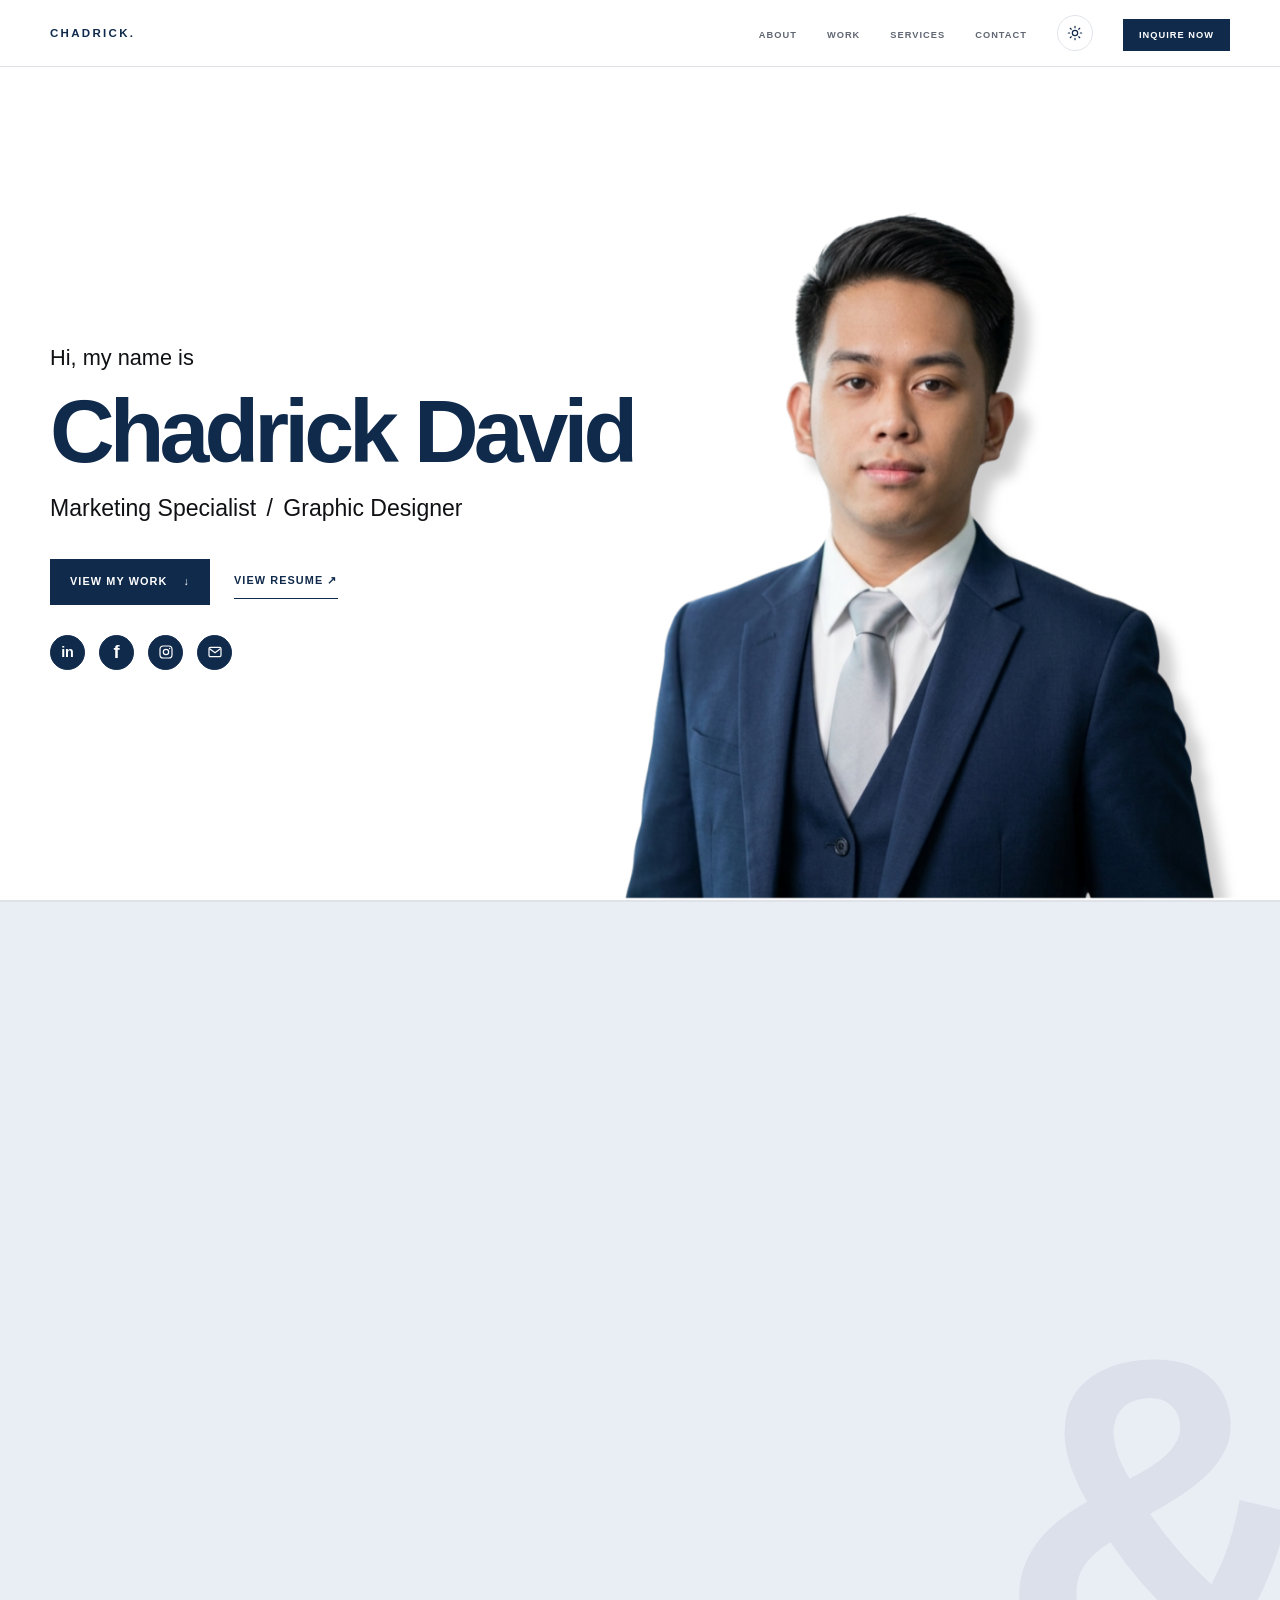
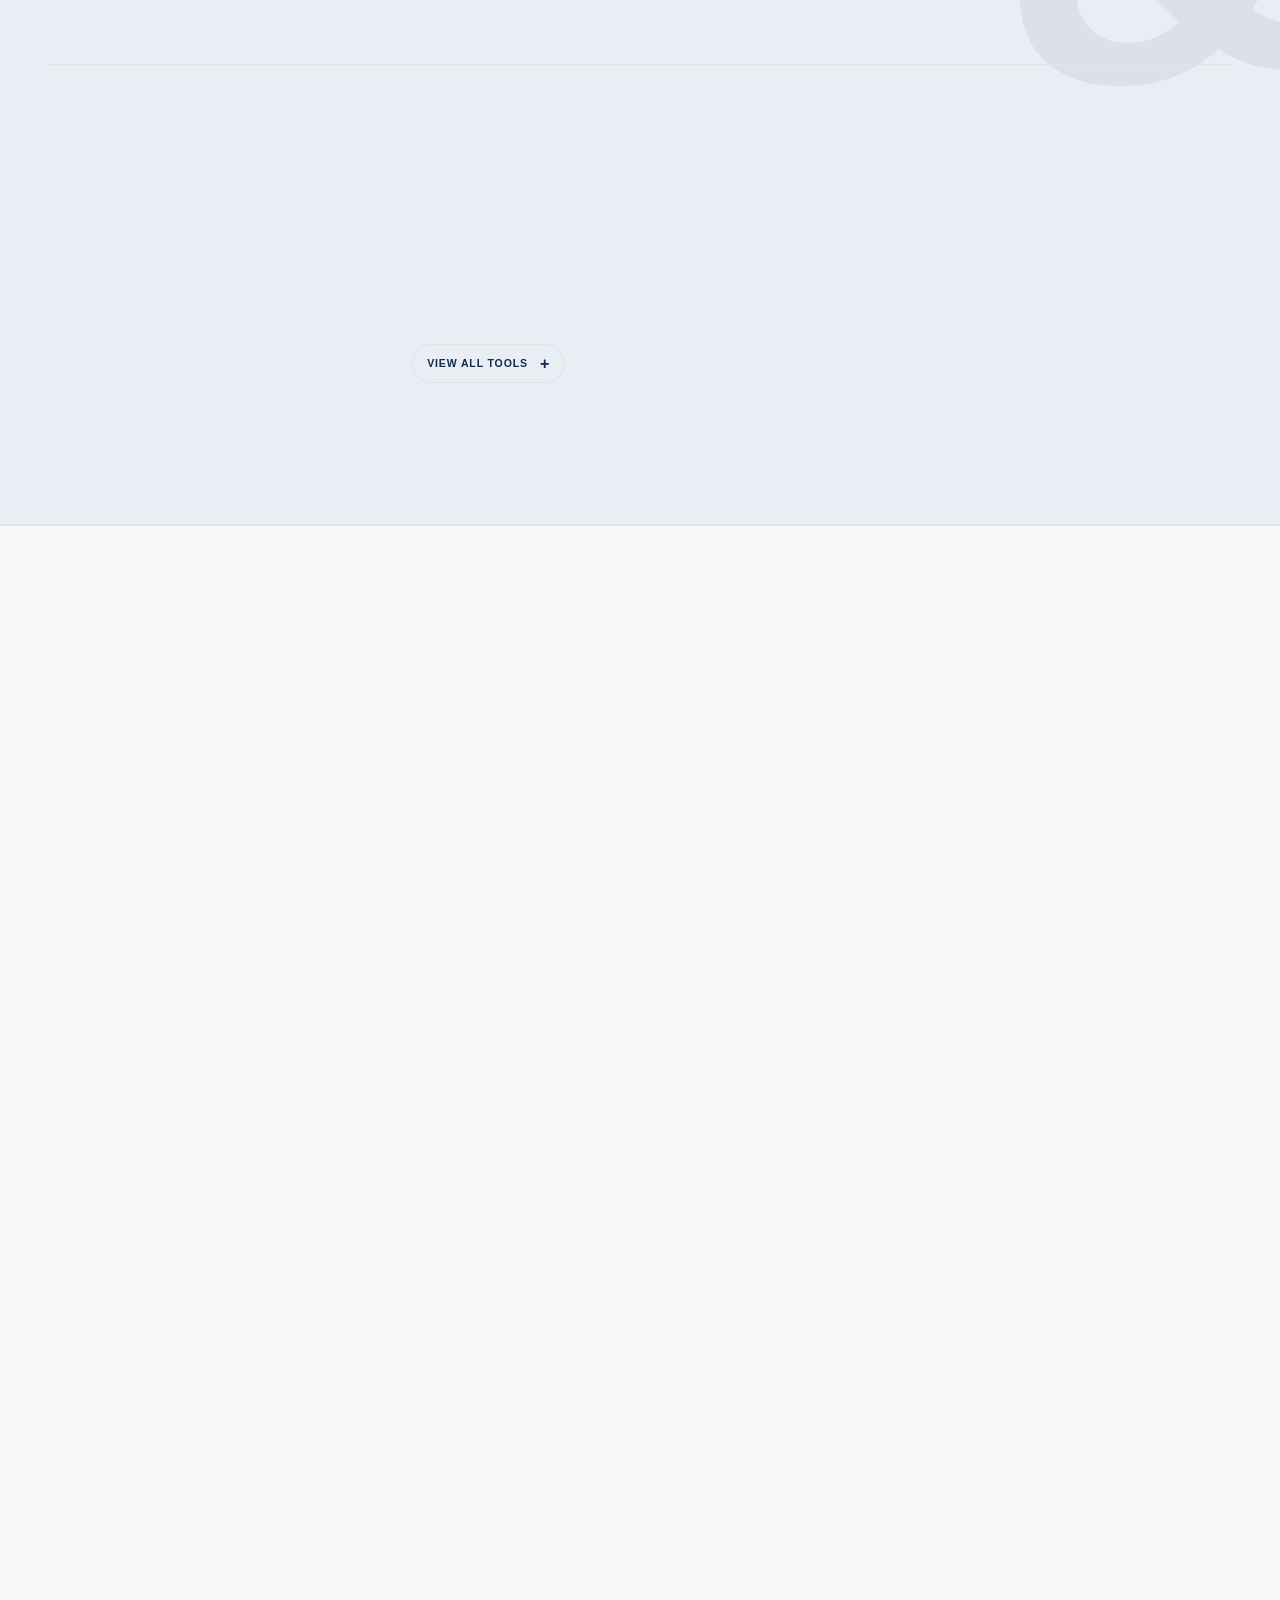
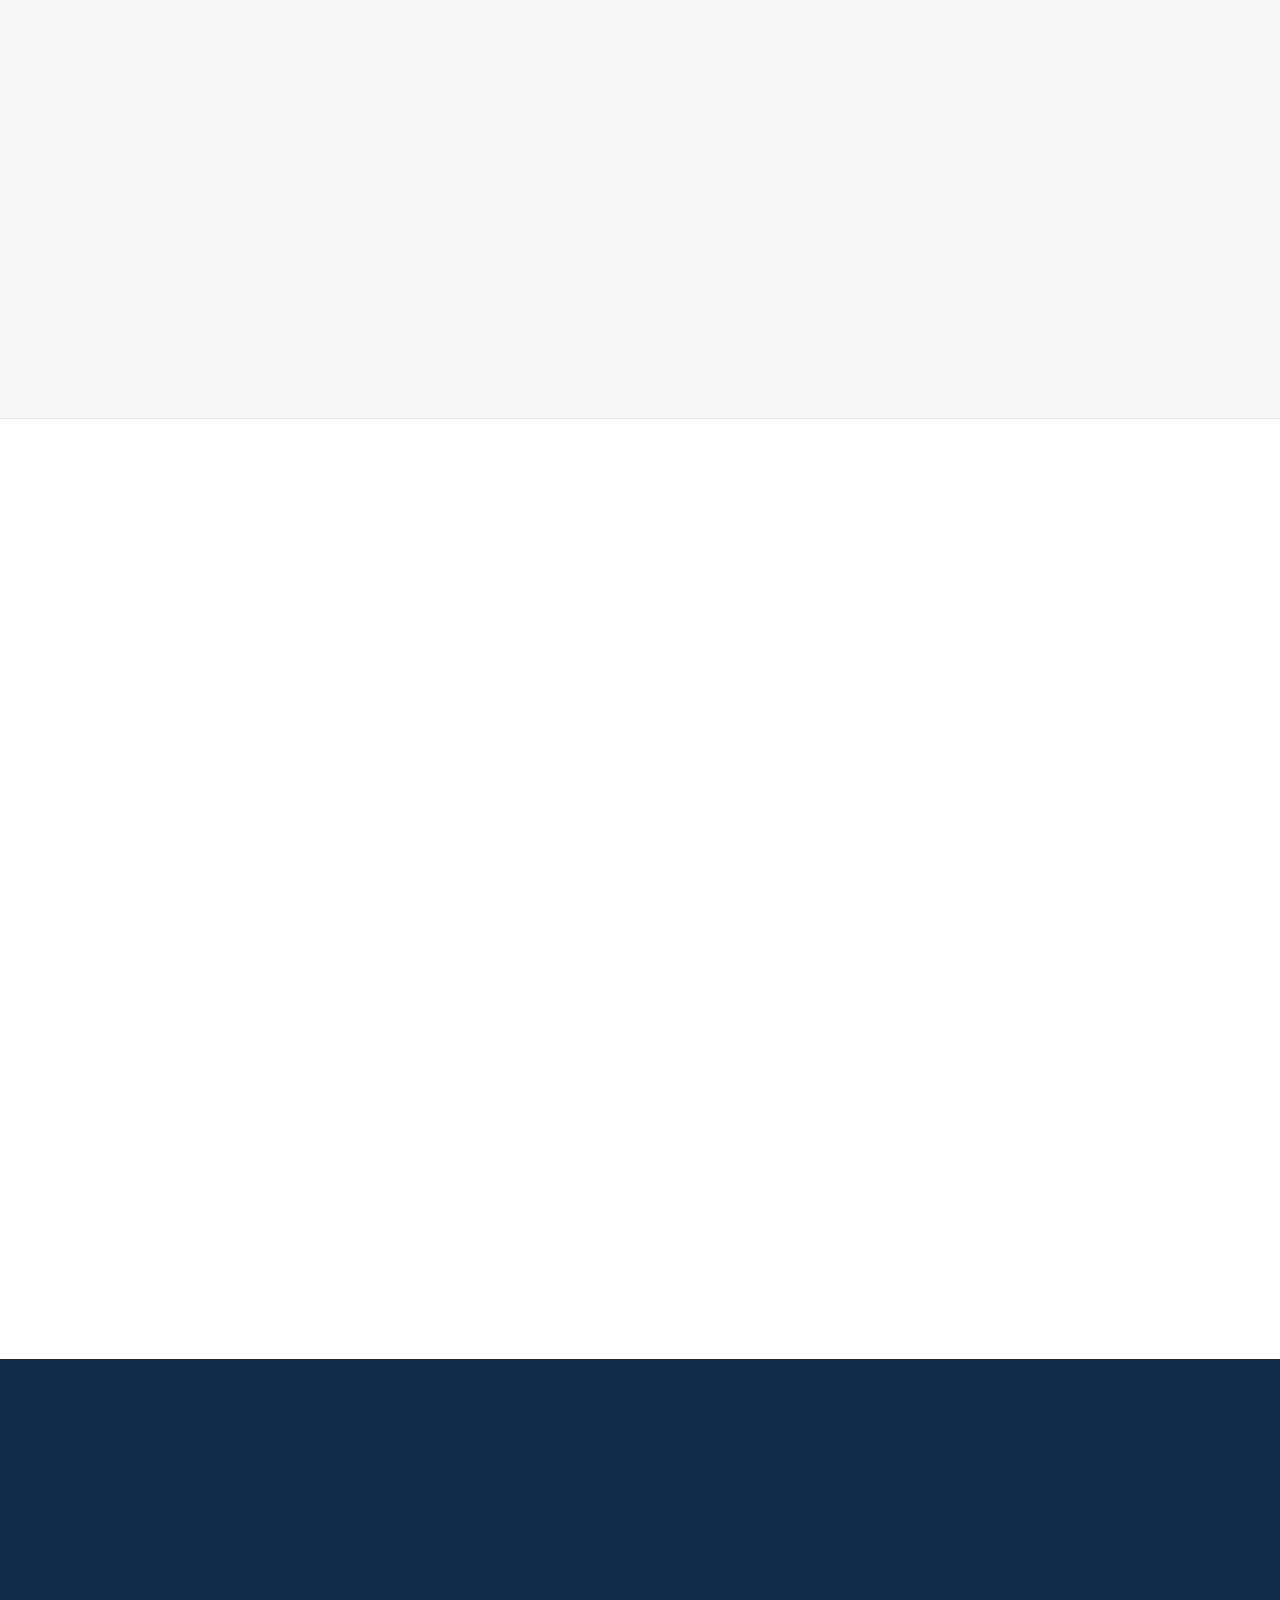
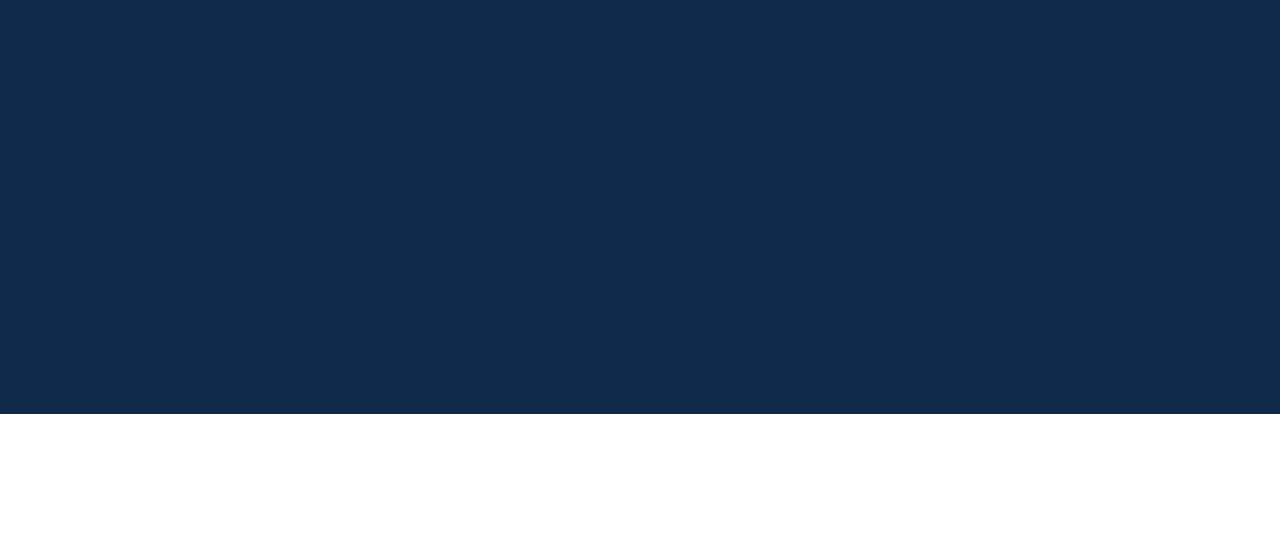
==== commit f1dd068a: "update portfolio" ====
--- a/index.html
+++ b/index.html
@@ -4,17 +4,16 @@
     <meta charset="UTF-8" />
     <meta name="viewport" content="width=device-width, initial-scale=1.0" />
     <meta
+      http-equiv="Content-Security-Policy"
+      content="default-src 'self'; base-uri 'self'; object-src 'none'; form-action https://formsubmit.co; script-src 'self'; style-src 'self' https://fonts.googleapis.com; style-src-attr 'none'; font-src https://fonts.gstatic.com; img-src 'self' data: https://drive.google.com https://*.googleusercontent.com; media-src 'self'; frame-src https://drive.google.com; connect-src https://formsubmit.co; worker-src 'none'; manifest-src 'self'; upgrade-insecure-requests"
+    />
+    <meta name="referrer" content="no-referrer" />
+    <meta
       name="description"
       content="Chadrick is a marketing strategist and creative professional focused on content, branding, and digital growth."
     />
-    <script>
-      (() => {
-        const savedTheme = localStorage.getItem("portfolio-theme");
-        const preferredTheme = window.matchMedia("(prefers-color-scheme: dark)").matches ? "dark" : "light";
-        document.documentElement.dataset.theme = savedTheme || preferredTheme;
-      })();
-    </script>
-    <title>Chadrick    asdasd   | Marketing Strategist</title>
+    <script src="theme-init.js"></script>
+    <title>Chadrick.</title>
     <link rel="preconnect" href="https://fonts.googleapis.com" />
     <link rel="preconnect" href="https://fonts.gstatic.com" crossorigin />
     <link
@@ -263,9 +262,7 @@
 
           <a class="work-card navy-card" href="project.html?category=video">
             <span class="work-visual video-card-preview" aria-hidden="true">
-              <video autoplay muted loop playsinline preload="metadata">
-                <source src="assets/projects/videos/Keep%20100_%20Commission!.mp4" type="video/mp4" />
-              </video>
+              <img src="assets/projects/videos/keep-commission-poster.png" alt="" loading="lazy" decoding="async" />
               <span class="video-preview-play"></span>
             </span>
             <span class="card-number">04</span>
@@ -361,11 +358,11 @@
             <div class="form-row">
               <label>
                 <span>Name</span>
-                <input type="text" name="name" autocomplete="name" required />
+                <input type="text" name="name" autocomplete="name" maxlength="100" required />
               </label>
               <label>
                 <span>Email</span>
-                <input type="email" name="email" autocomplete="email" required />
+                <input type="email" name="email" autocomplete="email" maxlength="254" required />
               </label>
             </div>
 
@@ -387,6 +384,7 @@
               <textarea
                 name="message"
                 rows="5"
+                maxlength="4000"
                 placeholder="Tell me a little about your project, timeline, or what you need help with."
                 required
               ></textarea>
--- a/style.css
+++ b/style.css
@@ -1216,7 +1216,7 @@
 }
 .video-timeline::before { content: ""; display: block; width: 38%; height: 100%; background: #fff; }
 
-.video-card-preview video {
+.video-card-preview img {
   position: absolute;
   inset: 0;
   width: 100%;
@@ -1251,8 +1251,8 @@
   transform: translate(-50%, -50%);
 }
 
-.work-card:hover .video-card-preview video,
-.work-card:focus-visible .video-card-preview video {
+.work-card:hover .video-card-preview img,
+.work-card:focus-visible .video-card-preview img {
   filter: saturate(1.05);
   transform: scale(1.045);
 }
@@ -2220,9 +2220,12 @@
   transform: translateY(28px);
   transition: opacity 0.7s cubic-bezier(0.22, 1, 0.36, 1),
     transform 0.7s cubic-bezier(0.22, 1, 0.36, 1);
-  transition-delay: var(--reveal-delay, 0ms);
   will-change: opacity, transform;
 }
+
+.reveal-delay-1 { transition-delay: 70ms; }
+.reveal-delay-2 { transition-delay: 140ms; }
+.reveal-delay-3 { transition-delay: 210ms; }
 
 .scroll-reveal.is-revealed {
   opacity: 1;
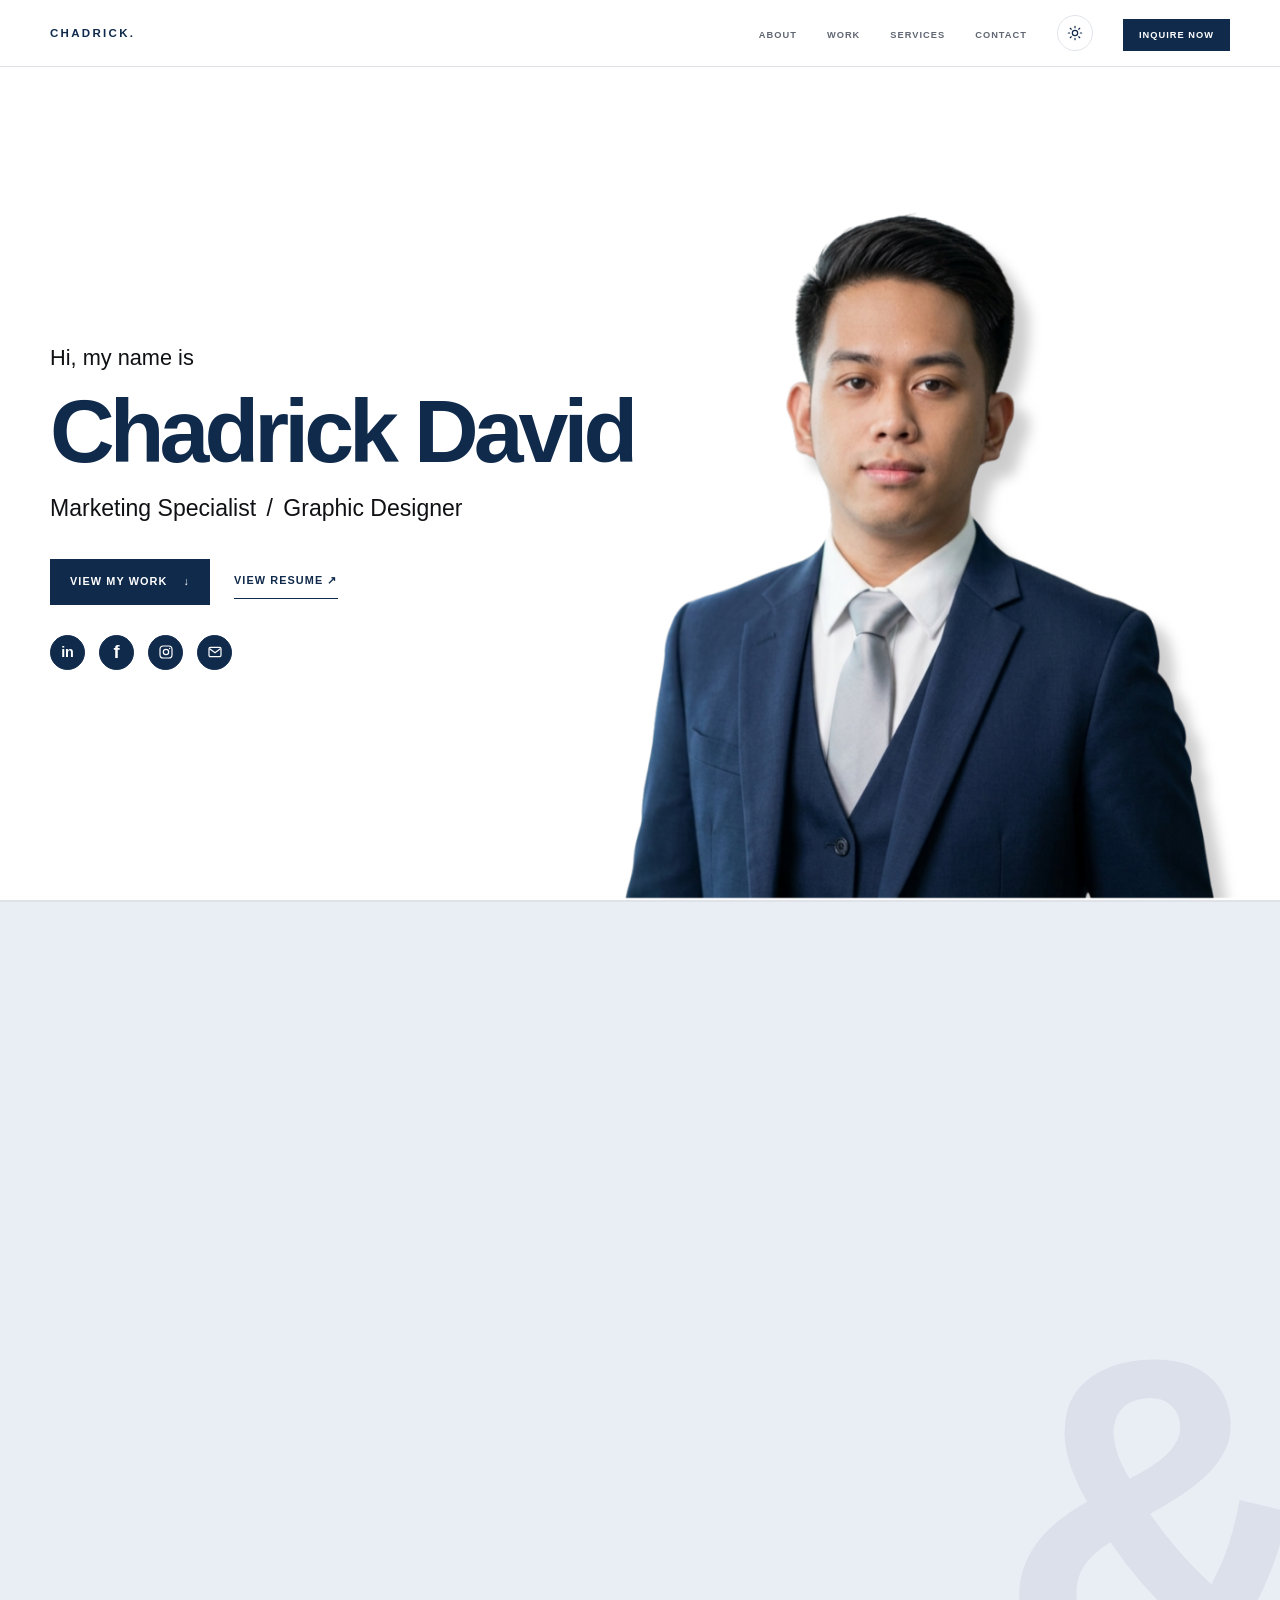
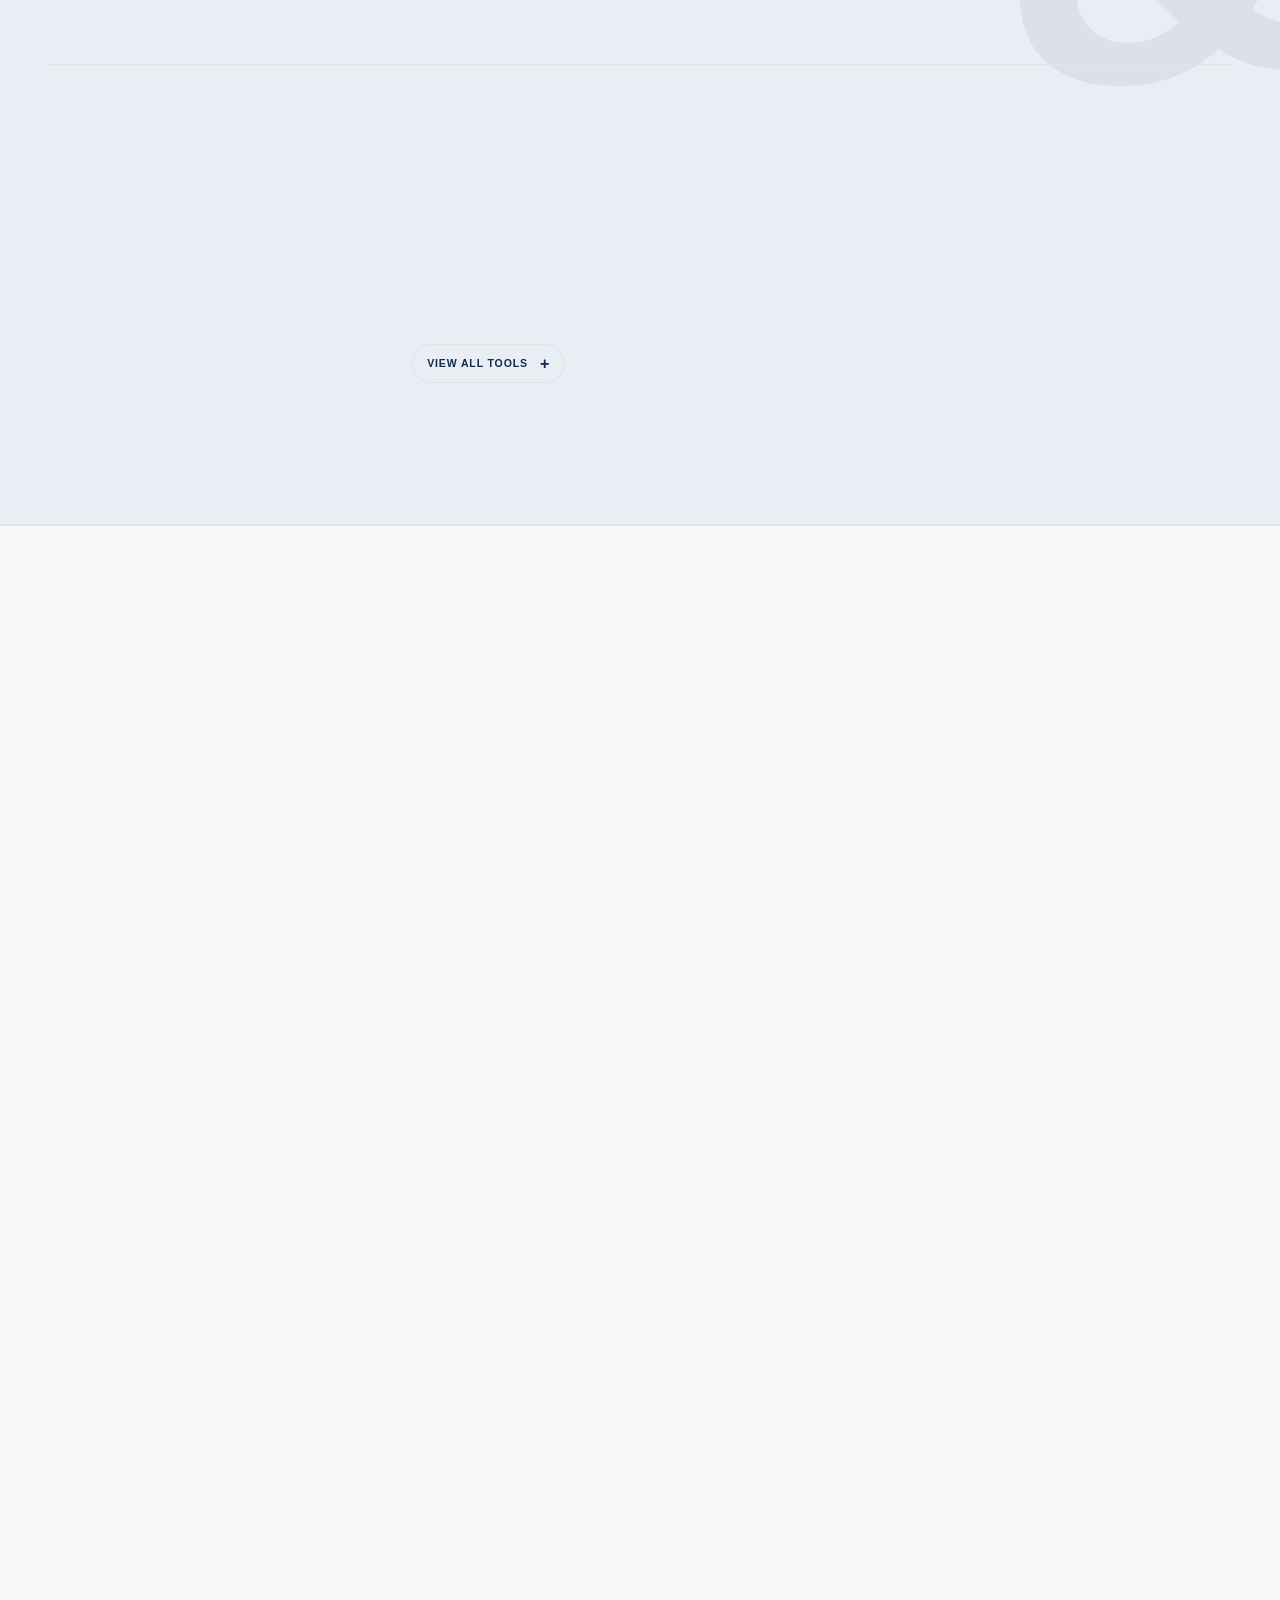
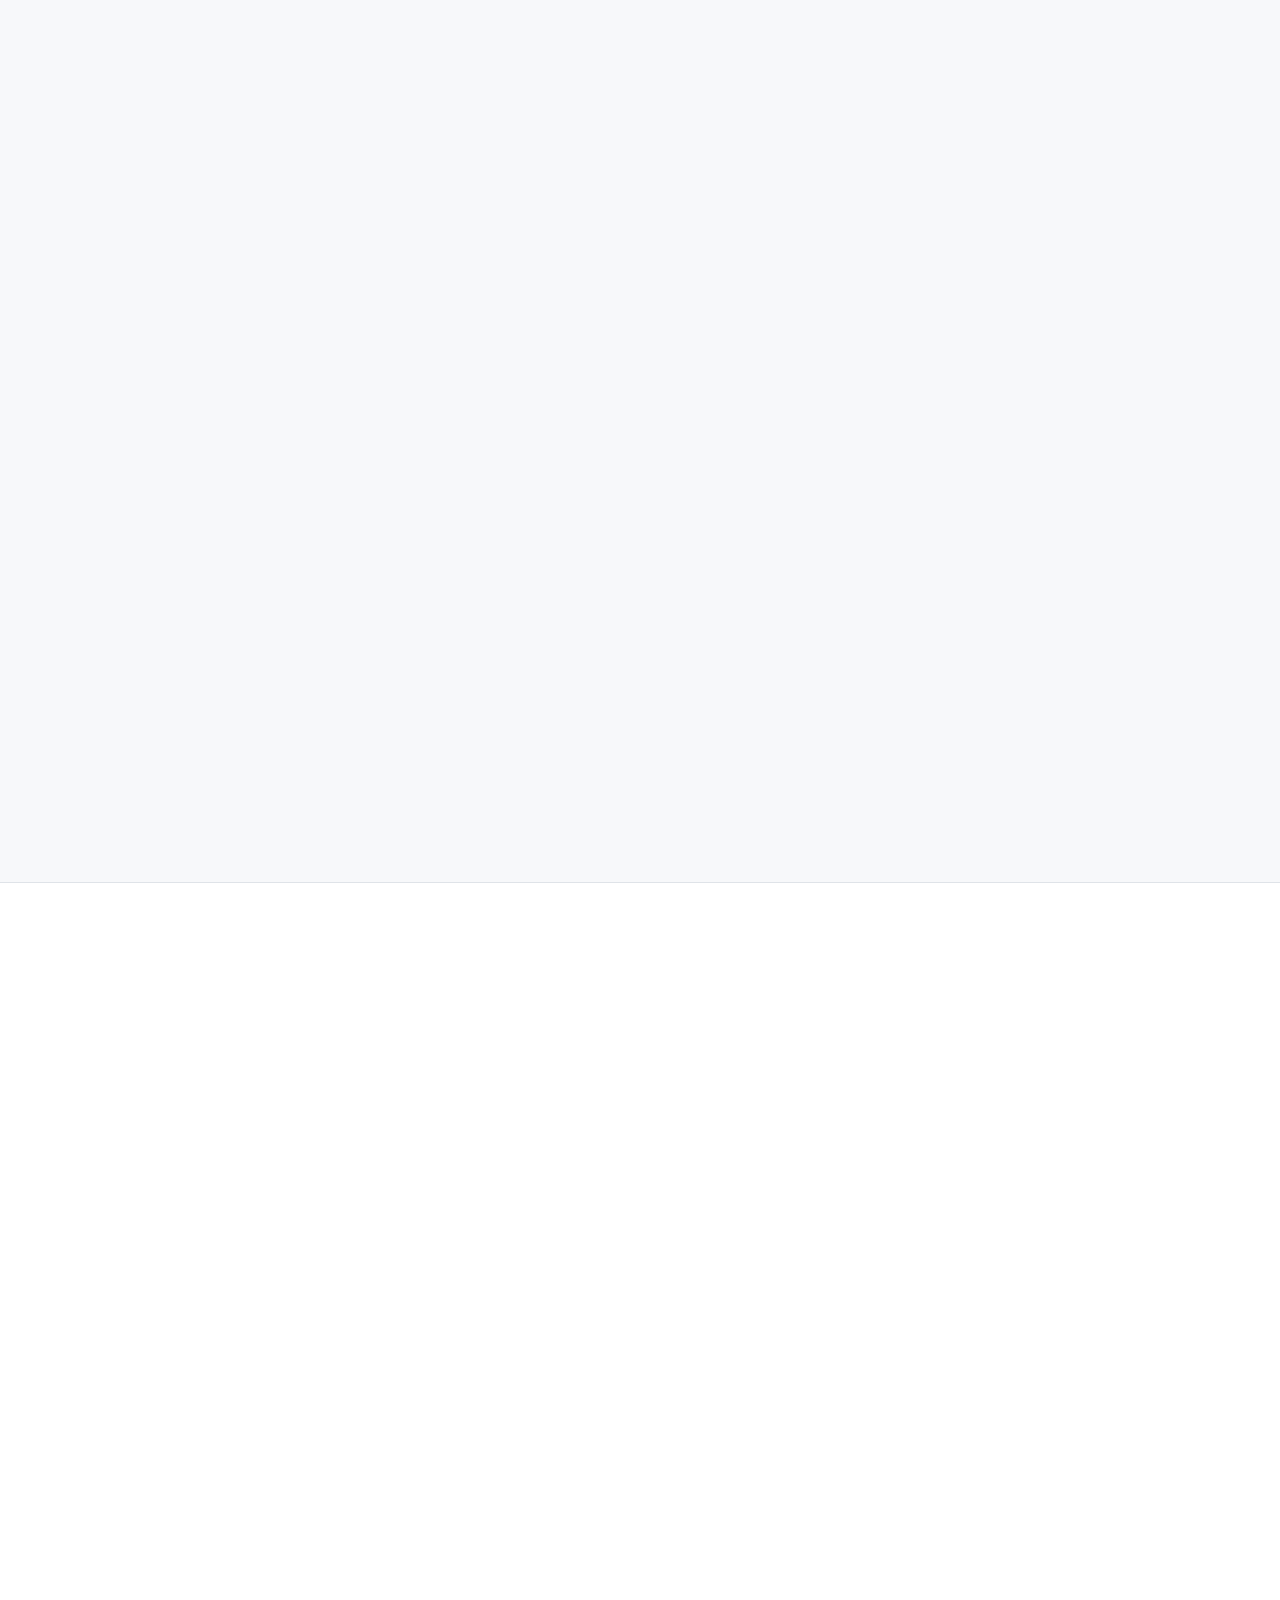
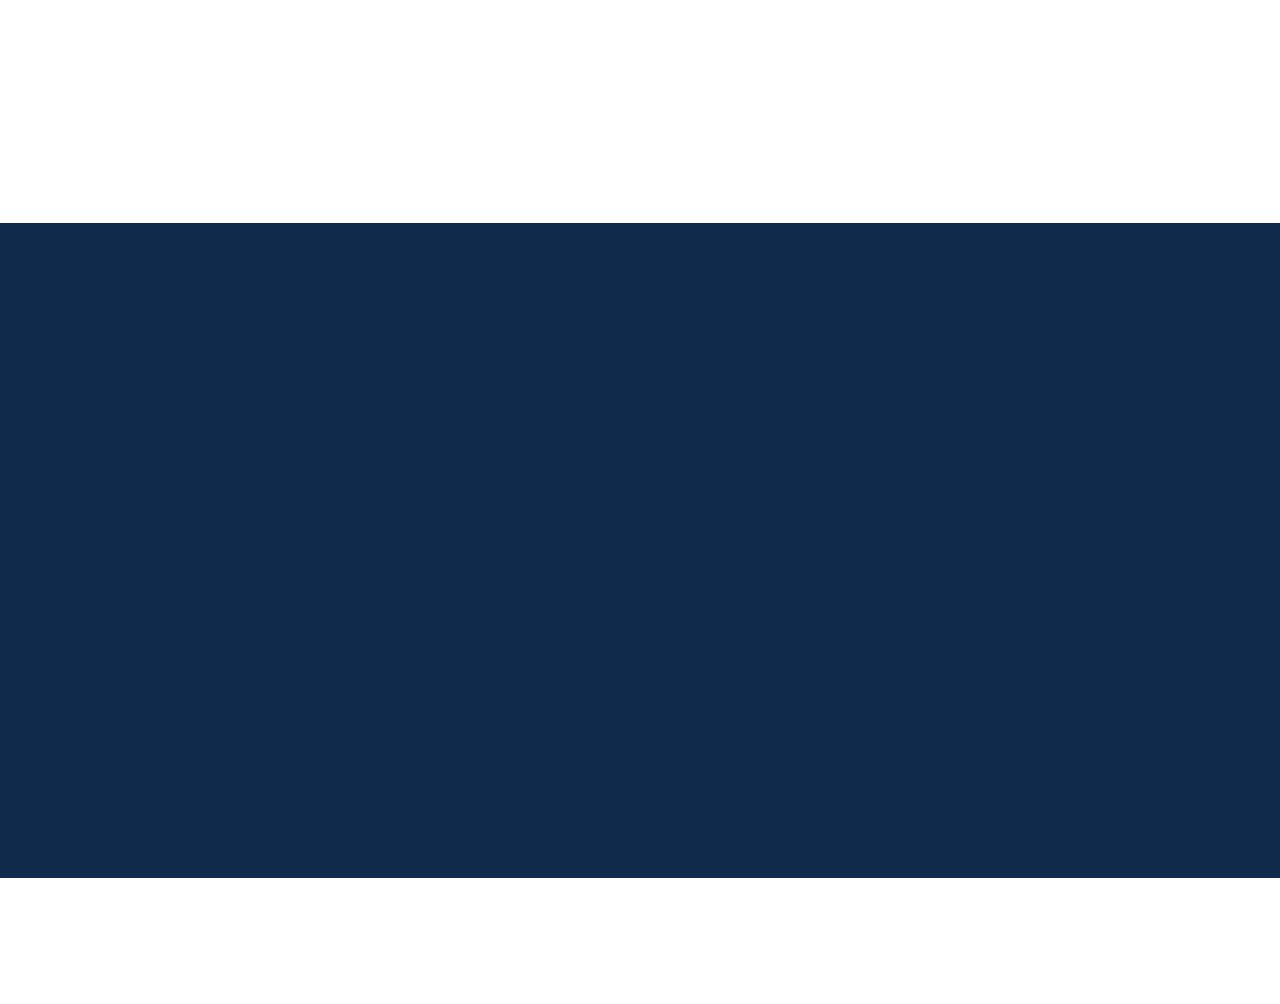
==== commit f0a86e89: "Update portfolio website" ====
--- a/index.html
+++ b/index.html
@@ -217,7 +217,7 @@
             <p class="section-tag">02 / Selected work</p>
             <h2>Selected work.</h2>
           </div>
-          <p>A selection of projects across apparel, social media, video, print, signage, and branded spaces.</p>
+          <p>A selection of projects across apparel, social media, video, packaging, print, signage, and branded spaces.</p>
         </div>
 
         <div class="work-grid">
@@ -269,6 +269,19 @@
             <span class="work-card-copy">
               <span class="work-type">Motion &amp; Story</span>
               <span class="work-title">Video editing</span>
+            </span>
+            <span class="view-work">View work <span aria-hidden="true">&rarr;</span></span>
+          </a>
+
+          <a class="work-card packaging-card" href="project.html?category=packaging">
+            <span class="work-visual">
+              <img class="work-image work-image-primary" src="assets/projects/Packaging/Blue/1.png" alt="Classic Snax beef sticks packaging design" loading="lazy" decoding="async" />
+              <img class="work-image work-image-secondary" src="assets/projects/Packaging/Green/1.png" alt="Classic Snax green packaging variation" loading="lazy" decoding="async" />
+            </span>
+            <span class="card-number">05</span>
+            <span class="work-card-copy">
+              <span class="work-type">Brand &amp; Packaging</span>
+              <span class="work-title">Packaging design</span>
             </span>
             <span class="view-work">View work <span aria-hidden="true">&rarr;</span></span>
           </a>
